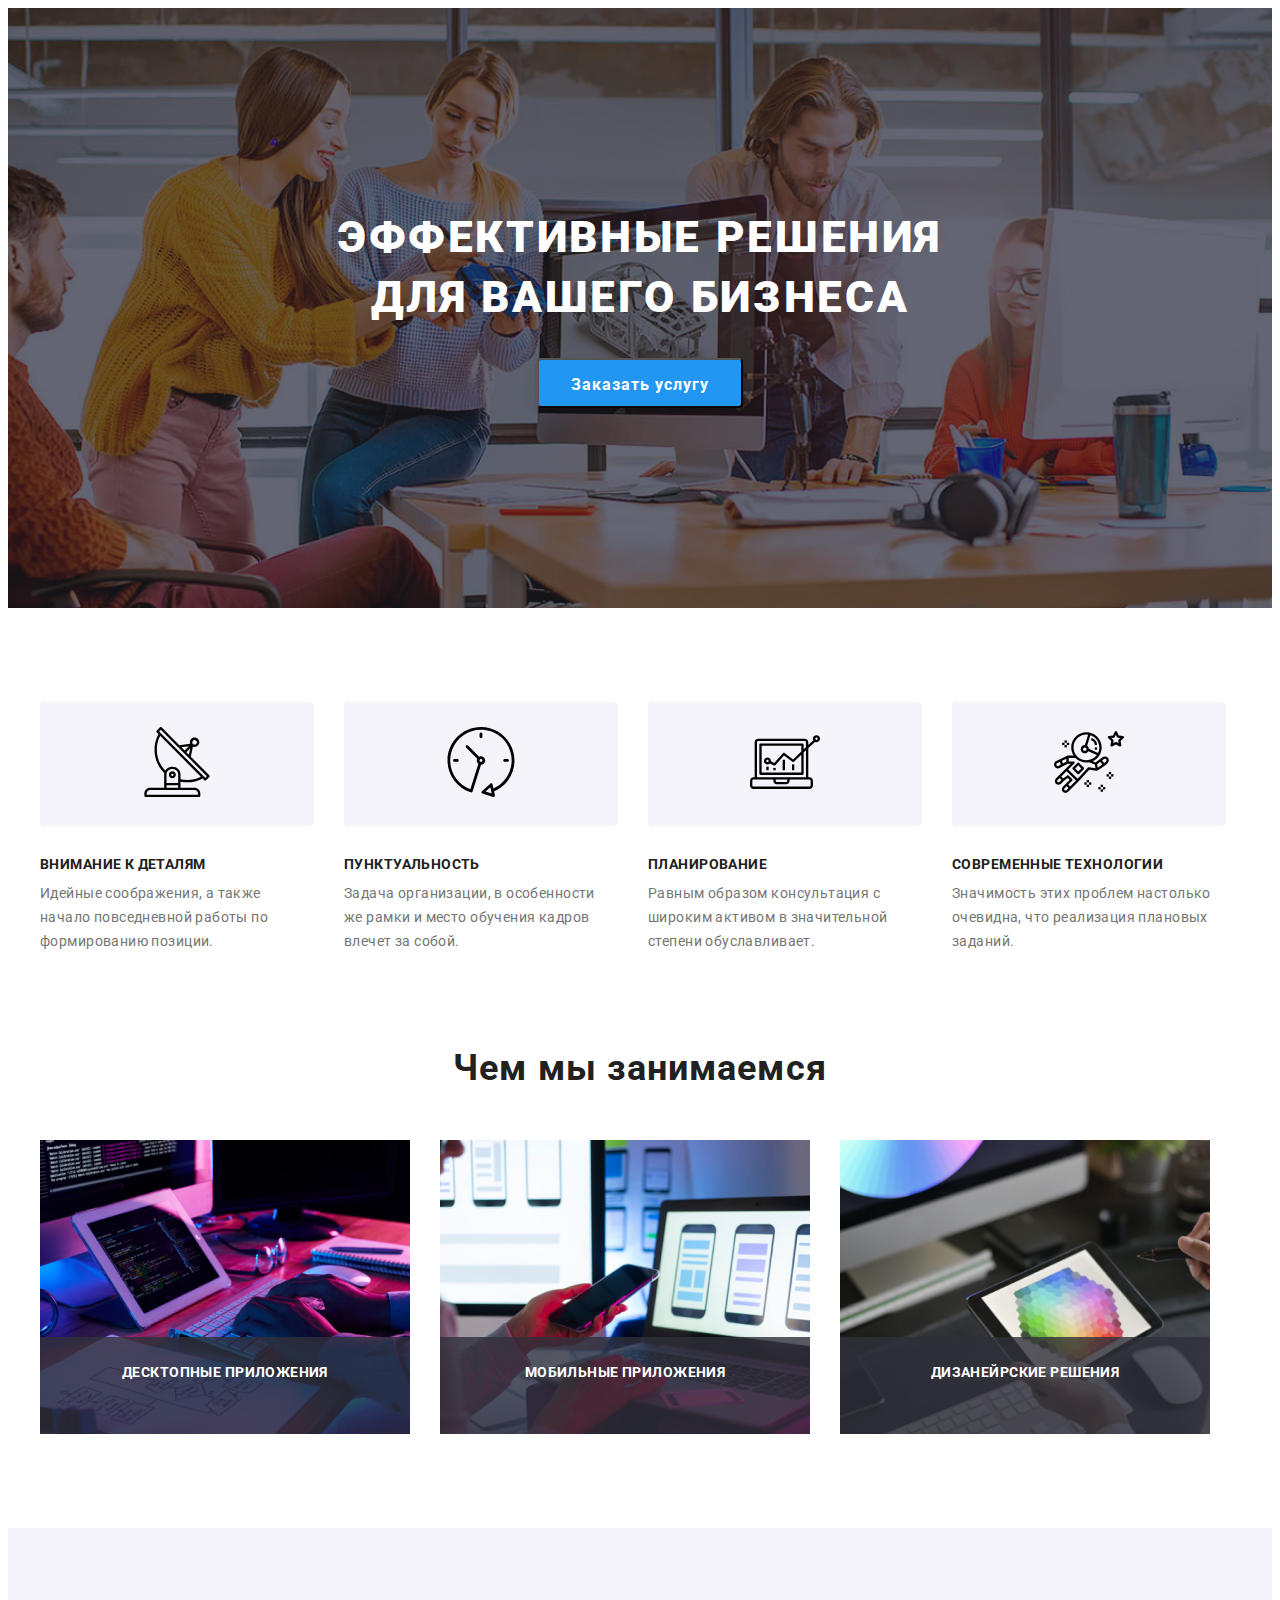
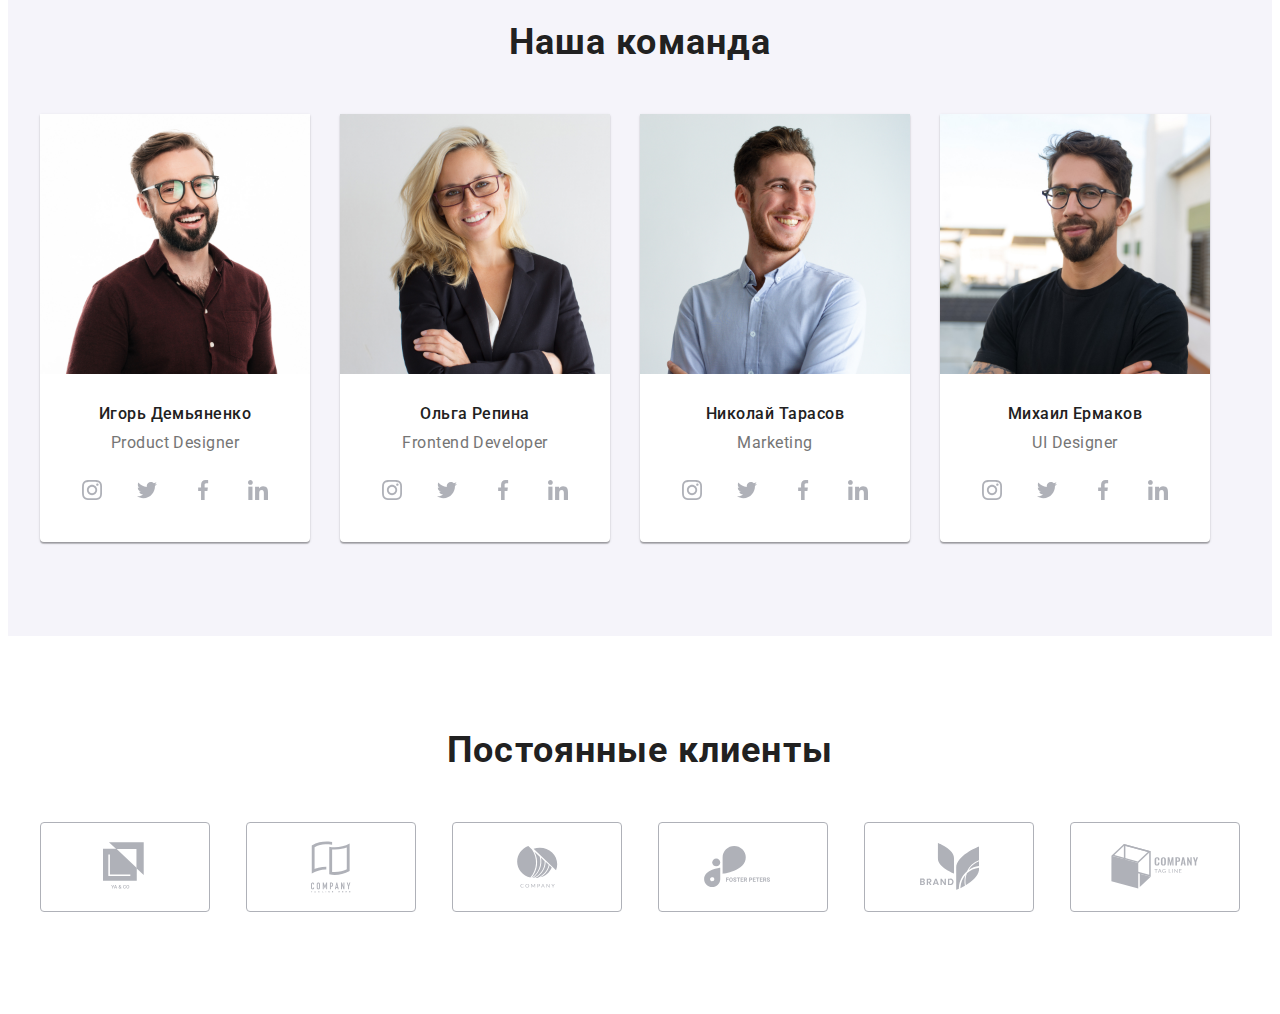
==== index.html @ 62690ffd "Фдаптация CLients" ====
<!DOCTYPE html>
<html lang="ru">

<head>
  <meta charset="UTF-8" />
  <meta name="viewport" content="width=device-width, initial-scale=1.0" />
  <title>Document</title>
  <link rel="preconnect" href="https://fonts.gstatic.com" />
  <link href="https://fonts.googleapis.com/css2?family=Raleway:wght@700&family=Roboto:wght@400;500;700;900&display=swap"
    rel="stylesheet" />
  <link rel="stylesheet" href="https://cdnjs.cloudflare.com/ajax/libs/modern-normalize/1.0.0/modern-normalize.min.css"
    integrity="sha512-ISS7cAi1PEhQ8jnbJpJZMd29NlhNj4AWYyLOSp2CE/CsHxTCu+r+t0D2yoJudVrd0/8fTVPUVDzY5Tvli75u/g=="
    crossorigin="anonymous" />
  <link rel="stylesheet" href="./css/main.min.css" />
</head>

<body>

  <!-- <header class="header">
    <div class="container">
      <nav class="navigation">
        <a class="logo link" href="./index.html"><span class="logo-item">Web</span>Studio</a>

        <ul class="navigation-list list">
          <li class="navigation-list-item">
            <a class="navigation-list-link link activ navigation-list-link-activ" href="index.html">Студия</a>
          </li>
          <li class="navigation-list-item">
            <a class="navigation-list-link link" href="portfolio.html">Портфолио</a>
          </li>
          <li class="navigation-list-item">
            <a class="navigation-list-link link" href="#">Кoнтакты</a>
          </li>
        </ul>
      </nav>

      <ul class="address list">
        <li class="contact-info-item">
          <a class="contact-info link" href="mailto:info@devstudio.com">
            <svg class="contact-icon">
              <use href="./images/sprite.svg#icon-envelope"></use>
            </svg>info@devstudio.com</a>
        </li>
        <li class="contact-info-item">
          <a class="contact-info link" href="tel:+380961111111">
            <svg class="contact-icon" width="10" height="16">
              <use href="./images/sprite.svg#icon-smartphone"></use>
            </svg>
            +38 096 111 11 11</a>
        </li>
      </ul>
    </div>
  </header> -->

  <main>

    <!-- HERO -->
    <section class="title-page">
      <div class="container">
        <div class="title">
          <h1 class="home-page">Эффективные решения для вашего бизнеса</h1>
          <button class="button-title" type="button" data-modal-open>Заказать услугу</button>
        </div>
      </div>
    </section>

    <!-- ABOUT -->
     <section class="about section">
      <div class="container">
        <ul class="about-list list">
          <li class="about-list-item">
            <div class="about-icon-container">
              <svg class="about-icon">
                <use href="./images/sprite.svg#icon-antenna"></use>
              </svg>
            </div>
            <h3 class="about-list-item-title">Внимание к деталям</h3>
            <p class="about-list-item-text">
              Идейные соображения, а также начало повседневной работы по
              формированию позиции.
            </p>
          </li>
          <li class="about-list-item">
            <div class="about-icon-container">
              <svg class="about-icon">
                <use href="./images/sprite.svg#icon-clock"></use>
              </svg>
            </div>
            <h3 class="about-list-item-title">Пунктуальность</h3>
            <p class="about-list-item-text">
              Задача организации, в особенности же рамки и место обучения
              кадров влечет за собой.
            </p>
          </li>
          <li class="about-list-item">
            <div class="about-icon-container">
              <svg class="about-icon">
                <use href="./images/sprite.svg#icon-diagram"></use>
              </svg>
            </div>
            <h3 class="about-list-item-title">Планирование</h3>
            <p class="about-list-item-text">
              Равным образом консультация с широким активом в значительной
              степени обуславливает.
            </p>
          </li>
          <li class="about-list-item">
            <div class="about-icon-container">
              <svg class="about-icon">
                <use href="./images/sprite.svg#icon-astronaut"></use>
              </svg>
            </div>
            <h3 class="about-list-item-title">Современные технологии</h3>
            <p class="about-list-item-text">
              Значимость этих проблем настолько очевидна, что реализация
              плановых заданий.
            </p>
          </li>
        </ul>
      </div>
    </section>

    <!-- ABOUT IMG -->
    <section class="about-img-container section"> 
      <div class="container">
        <h2 class="about-title">Чем мы занимаемся</h2>
        <ul class="about-title-list list">
          <li class="about-title-list-item">
            <img class="about-img" src="images/about/img.png" alt="компьютеры" />
            <p class="about-text-overlay">Десктопные приложения</p>
          </li>
          <li class="about-title-list-item">
            <img class="about-img" src="images/about/img(1).png" alt="мобильные" />
            <p class="about-text-overlay">Мобильные приложения</p>
          </li>
          <li class="about-title-list-item">
            <img class="about-img" src="images/about/img(2).png" alt="планшеты" />
            <p class="about-text-overlay">Дизанейрские решения</p>
          </li>
        </ul>
      </div>
    </section>

    <!-- COMMAND -->
    <section class="command section">
      <div class="container">
        <h2 class="command-title">Наша команда</h2>

        <ul class="command-list list">
          <li class="command-list-item">
            <img class="command-img" src="images/command/img.jpg" alt="Игорь Демьяненко"  />
            <div class="command-wraper">
              <h3 class="command-list-title">Игорь Демьяненко</h3>
              <p class="command-list-text">Product Designer</p>
              <ul class="social-list list">
                <li class="social-list-item">
                  <a class="social-list-link" href="">
                    <svg class="social-list-icon">
                      <use href="./images/sprite.svg#icon-instagram"></use>
                    </svg>
                  </a>
                </li>
                <li class="social-list-item">
                  <a class="social-list-link" href="">
                    <svg class="social-list-icon">
                      <use href="./images/sprite.svg#icon-twitter"></use>
                    </svg>
                  </a>
                </li>
                <li class="social-list-item">
                  <a class="social-list-link" href="">
                    <svg class="social-list-icon">
                      <use href="./images/sprite.svg#icon-facebook"></use>
                    </svg>
                  </a>
                </li>
                <li class="social-list-item">
                  <a class="social-list-link" href="">
                    <svg class="social-list-icon">
                      <use href="./images/sprite.svg#icon-linkedin"></use>
                    </svg>
                  </a>
                </li>
              </ul>
            </div>
          </li>
          <li class="command-list-item">
            <img class="command-img" src="images/command/img(1).jpg" alt="Ольга Репина" />
            <div class="command-wraper">
              <h3 class="command-list-title">Ольга Репина</h3>
              <p class="command-list-text">Frontend Developer</p>
              <ul class="social-list list">
                <li class="social-list-item">
                  <a class="social-list-link" href="">
                    <svg class="social-list-icon">
                      <use href="./images/sprite.svg#icon-instagram"></use>
                    </svg>
                  </a>
                </li>
                <li class="social-list-item">
                  <a class="social-list-link" href="">
                    <svg class="social-list-icon">
                      <use href="./images/sprite.svg#icon-twitter"></use>
                    </svg>
                  </a>
                </li>
                <li class="social-list-item">
                  <a class="social-list-link" href="">
                    <svg class="social-list-icon">
                      <use href="./images/sprite.svg#icon-facebook"></use>
                    </svg>
                  </a>
                </li>
                <li class="social-list-item">
                  <a class="social-list-link" href="">
                    <svg class="social-list-icon">
                      <use href="./images/sprite.svg#icon-linkedin"></use>
                    </svg>
                  </a>
                </li>
              </ul>
            </div>
          </li>
          <li class="command-list-item">
            <img class="command-img" src="images/command/img(2).jpg" alt="Николай Тарасов"/>
            <div class="command-wraper">
              <h3 class="command-list-title">Николай Тарасов</h3>
              <p class="command-list-text">Marketing</p>
              <ul class="social-list list">
                <li class="social-list-item">
                  <a class="social-list-link" href="">
                    <svg class="social-list-icon">
                      <use href="./images/sprite.svg#icon-instagram"></use>
                    </svg>
                  </a>
                </li>
                <li class="social-list-item">
                  <a class="social-list-link" href="">
                    <svg class="social-list-icon">
                      <use href="./images/sprite.svg#icon-twitter"></use>
                    </svg>
                  </a>
                </li>
                <li class="social-list-item">
                  <a class="social-list-link" href="">
                    <svg class="social-list-icon">
                      <use href="./images/sprite.svg#icon-facebook"></use>
                    </svg>
                  </a>
                </li>
                <li class="social-list-item">
                  <a class="social-list-link" href="">
                    <svg class="social-list-icon">
                      <use href="./images/sprite.svg#icon-linkedin"></use>
                    </svg>
                  </a>
                </li>
              </ul>
            </div>
          </li>
          <li class="command-list-item">
            <img class="command-img" src="images/command/img(3).jpg" alt="Михаил Ермаков" width="270" height="260" />
            <div class="command-wraper">
              <h3 class="command-list-title">Михаил Ермаков</h3>
              <p class="command-list-text">UI Designer</p>
              <ul class="social-list list">
                <li class="social-list-item">
                  <a class="social-list-link" href="">
                    <svg class="social-list-icon">
                      <use href="./images/sprite.svg#icon-instagram"></use>
                    </svg>
                  </a>
                </li>
                <li class="social-list-item">
                  <a class="social-list-link" href="">
                    <svg class="social-list-icon">
                      <use href="./images/sprite.svg#icon-twitter"></use>
                    </svg>
                  </a>
                </li>
                <li class="social-list-item">
                  <a class="social-list-link" href="">
                    <svg class="social-list-icon">
                      <use href="./images/sprite.svg#icon-facebook"></use>
                    </svg>
                  </a>
                </li>
                <li class="social-list-item">
                  <a class="social-list-link" href="">
                    <svg class="social-list-icon">
                      <use href="./images/sprite.svg#icon-linkedin"></use>
                    </svg>
                  </a>
                </li>
              </ul>
            </div>
          </li>
        </ul>
      </div>
    </section>

    <!-- CLIENTS -->
    <section class="clients section">
      <div class="container">
        <h2 class="clients-title">Постоянные клиенты</h2>
        
        <ul class="clients-list list">

          <li class="clients-list-item ">
            <a class="clients-list-link" href="">
              <svg class="clients-icon1 clients-icon">
                <use href="./images/sprite.svg#icon-logo1"></use>
              </svg>
            </a>
          </li>

          <li class="clients-list-item">
            <a class="clients-list-link" href="">
              <svg class="clients-icon2 clients-icon">
                <use href="./images/sprite.svg#icon-logo2"></use>
              </svg>
            </a>
          </li>

          <li class="clients-list-item">
            <a class="clients-list-link" href="">
              <svg class="clients-icon3 clients-icon">
                <use href="./images/sprite.svg#icon-logo3"></use>
              </svg>
            </a>
          </li>

          <li class="clients-list-item">
            <a class="clients-list-link" href="">
              <svg class="clients-icon4 clients-icon">
                <use href="./images/sprite.svg#icon-logo4"></use>
              </svg>
            </a>
          </li>

          <li class="clients-list-item">
            <a class="clients-list-link" href="">
              <svg class="clients-icon5 clients-icon">
                <use href="./images/sprite.svg#icon-logo5"></use>
              </svg>
            </a>
          </li>

          <li class="clients-list-item">
            <a class="clients-list-link" href="">
              <svg class="clients-icon6 clients-icon">
                <use href="./images/sprite.svg#icon-logo6"></use>
              </svg>
            </a>
          </li>

        </ul>
      </div>
    </section>
  
  </main>

  <!-- FOOTER -->
  <!-- <footer class="footer footer-section">
    <div class="container footer-container">
      <div class="footer-address-container">
        <a class="logo link" href="./index.html"><span class="logo-item">Web</span><span
            class="logo-item-white">Studio</span></a>

        <ul class="footer-list list">
          <li class="footer-list-item">
            <a class="footer-list-link link" href="#"><span class="footer-address">г. Киев, пр-т Леси Украинки,
                26</span></a>
          </li>
          <li class="footer-list-item">
            <a class="footer-list-link link" href="mailto:info@devstudio.com">info@devstudio.com</a>
          </li>
          <li class="footer-list-item">
            <a class="footer-list-link link" href="tel:+380961111111">+38 096 111 11 11</a>
          </li>
        </ul> 
      </div>

      <div class="footer-social-container">
        <p class="footer-social-text">Присоеденяйтесь</p>
        <ul class="footer-social-list list">
          <li class="footer-social-list-item">
            <a class="footer-social-list-link" href="">
              <svg class="footer-social-list-icon">
                <use href="./images/sprite.svg#icon-instagram"></use>
              </svg>
            </a>
          </li>
          <li class="footer-social-list-item">
            <a class="footer-social-list-link" href="">
              <svg class="footer-social-list-icon">
                <use href="./images/sprite.svg#icon-twitter"></use>
              </svg>
            </a>
          </li>
          <li class="footer-social-list-item">
            <a class="footer-social-list-link" href="">
              <svg class="footer-social-list-icon">
                <use href="./images/sprite.svg#icon-facebook"></use>
              </svg>
            </a>
          </li>
          <li class="footer-social-list-item">
            <a class="footer-social-list-link" href="">
              <svg class="footer-social-list-icon">
                <use href="./images/sprite.svg#icon-linkedin"></use>
              </svg>
            </a>
          </li>
        </ul>
      </div>

      <div class="footer-form">
        <p class="footer-form-text">Подпишитесь на рассылку</p>

        <form class="footer-form-wrapper">
            <input type="email" name="user-email" class="footer-form-input" placeholder="E-mail">
  
          <button type="submit" class="footer-form-btn">Подписаться
            <svg class="footer-icon-btn">
            <use href="./images/sprite.svg#icon-icon-send"></use>
          </svg>
          </button>
        </form>
      </div>

    </div>
  </footer> -->

  <!-- MODAL -->
   <!-- <div class="bacdrop is-hidden" data-modal> 
    <div class="modal">

      <button type="button" class="close-btn" >
        <svg class="close-btn-icon" data-modal-close>
          <use href="./images/sprite.svg#icon-close"></use>
        </svg>
      </button>
  
        <p class="modal-text">Оставьте свои данные, мы вам перезвоним</p>

        <form class="modal-form">
            <label class="modal-form-field">
              Имя
              <span class="modal-form-input-wrapper">
                <input type="text" name="user-name" class="modal-form-input">
                <svg class="modal-form-icon">
                  <use href="./images/sprite.svg#icon-persone"></use>
                </svg>
              </span>
            </label>

            <label class="modal-form-field">
              Телефон
              <span class="modal-form-input-wrapper">
              <input type="tel" name="user-tel" class="modal-form-input">
              <svg class="modal-form-icon">
                <use href="./images/sprite.svg#icon-phone-black"></use>
              </svg>
            </span>
            </label>

            <label class="modal-form-field">
              Почта
              <span class="modal-form-input-wrapper">
              <input type="email" name="user-email" class="modal-form-input">
              <svg class="modal-form-icon">
                <use href="./images/sprite.svg#icon-email-black"></use>
              </svg>
            </span>
            </label>

            <label class="modal-form-field">
              Комментарий
              <textarea class="modal-form-massage" name="user-massage" placeholder="Введите текст"></textarea>
            </label>

            <input id="user-policy" class="modal-form-policy visually-hidden" type="checkbox" name="user-policy" value="accept-policy" >
            <label for="user-policy" class="modal-form-policy-text">Соглашаюсь с рассылкой и принимаю <a class="modal-form-policy-text-link" href="#">Условия договора</a></label>

            <button type="submit" class="modal-form-btn">Отправить</button>
        </form>
    </div>
  </div> -->

  <script src="./js/modal.js"></script>

</body>
</html>
---- css/main.min.css ----
.visually-hidden{position:absolute !important;clip:rect(1px 1px 1px 1px);clip:rect(1px, 1px, 1px, 1px);padding:0 !important;border:0 !important;height:1px !important;width:1px !important;overflow:hidden}:root{--main-font: "Roboto", sans-serif;--secondary-font: "Raleway", sans-serif;--accent-color-white: #ffffff;--accent-color-black: #212121;--accent-color-blue: #2196f3;--accent-color-grey: #757575}body{font-family:var(--main-font)}.address{font-style:normal}.list{list-style:none}.link{text-decoration:none}h1,h2,h3,h4,h5,h6{margin:0}ul,ol{margin:0;padding:0}p{margin:0}img{display:block}.container{width:100%;padding:0 15px}@media screen and (min-width: 480px){.container{max-width:480px;margin:0 auto}}@media screen and (min-width: 768px){.container{max-width:768px;padding:0 15px}}@media screen and (min-width: 1200px){.container{max-width:1200px;padding:0 15px}}@media screen and (min-width: 480px){.section{padding:60px 0}}@media screen and (min-width: 768px){.section{padding:60px 0}}@media screen and (min-width: 1200px){.section{padding:94px 0}}.bacdrop{position:fixed;left:0;top:0;width:100%;height:100%;background-color:rgba(0,0,0,0.2)}.bacdrop.is-hidden{transition:all 500ms linear 500ms}.modal{position:absolute;top:50%;left:50%;transform:translate(-50%, -50%);width:528px;min-height:581px;background-color:var(--accent-color-white);transition:transform 250ms cubic-bezier(0.4, 0, 0.2, 1);padding:40px}.bacdrop.is-hidden .modal{transform:translate(-50%, 50%) scale(0);transition:transform 500ms linear 0ms}.close-btn{position:absolute;top:8px;right:8px;width:30px;height:30px;background-color:var(--accent-color-white);border:1px solid rgba(0,0,0,0.1);border-radius:50%;cursor:pointer;transition:fill 250ms cubic-bezier(0.4, 0, 0.2, 1)}.close-btn:hover{fill:var(--accent-color-blue)}.close-btn-icon{width:18px;height:18px;display:flex;align-items:center}.is-hidden{opacity:0;visibility:hidden;pointer-events:none}.modal-form{display:flex;flex-direction:column}.modal-text{font-weight:bold;font-size:20px;line-height:23px;text-align:center;letter-spacing:0.03em;color:#212121;margin-bottom:12px}.modal-form-field{margin-bottom:10px;font-size:12px;line-height:14px;letter-spacing:0.01em;color:#757575}.modal-form-input-wrapper{position:relative;display:block;margin-top:4px}.modal-form-input{width:100%;height:40px;padding-left:42px;background:#ffffff;border:1px solid rgba(33,33,33,0.2);border-radius:4px;transition:border-color 250ms cubic-bezier(0.4, 0, 0.2, 1)}.modal-form-input:focus{outline:none;border-color:var(--accent-color-blue)}.modal-form-icon{position:absolute;top:50%;left:12px;transform:translateY(-50%);display:block;width:18px;height:18px;transition:fill 250ms cubic-bezier(0.4, 0, 0.2, 1)}.modal-form-input:focus+.modal-form-icon{fill:var(--accent-color-blue)}.modal-form-massage{width:100%;height:120px;border:1px solid rgba(33,33,33,0.2);border-radius:4px;padding:12px 16px;margin-top:4px;resize:none;transition:border-color 250ms cubic-bezier(0.4, 0, 0.2, 1);font-weight:normal;font-size:14px;line-height:16px;letter-spacing:0.01em;color:rgba(117,117,117,0.5)}.modal-form-massage:focus{outline:none;border-color:var(--accent-color-blue)}.modal-form-policy-text{margin-bottom:30px;font-size:14px;line-height:24px;letter-spacing:0.03em;color:#757575;display:flex;align-items:center}.modal-form-policy-text::before{content:"";display:inline-block;width:15px;height:15px;border:1px solid #000;margin-right:7px}.modal-form-policy:checked+.modal-form-policy-text::before{background-image:url("data:image/svg+xml;charset=utf8,%3Csvg width='16' height='16' viewBox='0 0 16 15' fill='none' xmlns='http://www.w3.org/2000/svg'%3E%3Crect width='16' height='15' rx='2' fill='%232196F3'/%3E%3Cpath d='M3.95703 7.75166L3.88825 7.68604L3.81923 7.75141L2.93123 8.59258L2.85486 8.66492L2.93097 8.73753L6.42671 12.0724L6.49574 12.1382L6.56476 12.0724L14.069 4.91352L14.1449 4.84116L14.069 4.76881L13.1873 3.92764L13.1183 3.86183L13.0493 3.92761L6.49577 10.1735L3.95703 7.75166Z' fill='white' stroke='white' stroke-width='0.2'/%3E%3C/svg%3E");border:0;border-radius:2px}.modal-form-btn{font-weight:bold;font-size:16px;line-height:1.875;letter-spacing:0.06em;color:var(--accent-color-white);background:var(--accent-color-blue);max-width:200px;height:50px;box-shadow:0px 4px 4px rgba(0,0,0,0.15);border-radius:4px;cursor:pointer;padding:10px 55px;display:block;margin:0 auto;border:0}.modal-form-policy-text-link{font-size:14px;line-height:24px;letter-spacing:0.03em;color:var(--accent-color-blue);text-decoration-skip-ink:none;padding-left:3px}.header{padding-top:25px;padding-bottom:25px;border:1px solid #ececec}.header .container{display:flex;align-items:center}.header .logo{margin-right:93px}.header .address{margin-left:auto}.navigation{display:flex;align-items:center}.navigation-list{display:flex}.navigation-list .activ{color:var(--accent-color-blue)}.contact-info:not(:first-child){margin-left:50px}.contact-info:hover,.contact-info:focus{color:var(--accent-color-blue)}.logo{font-family:var(--secondary-font);font-weight:bold;font-size:26px;line-height:1.192;letter-spacing:0.03em;color:var(--accent-color-black)}.logo-item{color:var(--accent-color-blue)}.navigation-list-item:not(:last-child){margin-right:50px}.navigation-list-link{font-weight:500;font-size:14px;line-height:1.142;letter-spacing:0.02em;color:var(--accent-color-black);transition:color 250ms cubic-bezier(0.4, 0, 0.2, 1)}.navigation-list-link:hover,.navigation-list-link:focus{color:var(--accent-color-blue)}.navigation-list-link{position:relative}.navigation-list-link-activ::after{content:"";position:absolute;bottom:-32px;left:0;display:block;width:100%;height:4px;background:var(--accent-color-blue);border-radius:2px}.contact-info{font-weight:500;font-size:14px;line-height:1.142;letter-spacing:0.02em;color:var(--accent-color-grey);display:flex;align-items:center;transition:fill 250ms cubic-bezier(0.4, 0, 0.2, 1)}.contact-info:hover,.contact-info:focus{fill:var(--accent-color-blue)}.contact-info:hover .contact-icon,.contact-info:focus .contact-icon{fill:var(--accent-color-blue)}.address{display:flex}.contact-info-item:not(:first-child){margin-left:30px}.contact-icon{width:15px;height:15px;margin-right:10px;fill:#757575}.title-page{padding:118px 0;background-color:#2f303a;background-image:linear-gradient(rgba(47,48,58,0.4), rgba(47,48,58,0.4)),url("../images/hero/hero-1x.jpg");background-repeat:no-repeat;background-position:center top;background-size:480px 400px}@media screen and (min-device-pixel-ratio: 2) and (min-width: 320px), screen and (min-resolution: 192dpi) and (min-width: 320px), screen and (min-resolution: 2dppx) and (min-width: 320px){.title-page{background-image:linear-gradient(rgba(47,48,58,0.4), rgba(47,48,58,0.4)),url("../images/hero/hero-2x.jpg")}}.home-page{font-weight:900;font-size:26px;line-height:1.615;text-align:center;letter-spacing:0.06em;text-transform:uppercase;color:var(--accent-color-white);margin-bottom:30px;max-width:360px}.title{display:flex;flex-direction:column;align-items:center}.button-title{font-family:"Roboto", sans-serif;font-weight:bold;font-size:16px;line-height:1.875;letter-spacing:0.06em;color:var(--accent-color-white);background:var(--accent-color-blue);min-width:200px;height:50px;border-radius:4px;box-shadow:0px 4px 4px rgba(0,0,0,0.15);cursor:pointer;padding:10px 32px}@media screen and (min-width: 768px){.title-page{background-image:linear-gradient(rgba(47,48,58,0.4), rgba(47,48,58,0.4)),url("../images/hero/hero_tablet-1x.jpg");background-size:768px 400px}}@media screen and (min-width: 768px) and (min-device-pixel-ratio: 2) and (min-width: 768px), screen and (min-width: 768px) and (min-resolution: 192dpi) and (min-width: 768px), screen and (min-width: 768px) and (min-resolution: 2dppx) and (min-width: 768px){.title-page{background-image:linear-gradient(rgba(47,48,58,0.4), rgba(47,48,58,0.4)),url("../images/hero/hero_tablet-2x.jpg")}}@media screen and (min-width: 1200px){.title-page{padding:200px 0 200px 0;background-image:linear-gradient(rgba(47,48,58,0.4), rgba(47,48,58,0.4)),url("../images/hero/hero_desk-1x.jpg");background-size:1600px 600px}.home-page{font-size:44px;line-height:1.363;max-width:700px}}@media screen and (min-width: 1200px) and (min-device-pixel-ratio: 2) and (min-width: 1200px), screen and (min-width: 1200px) and (min-resolution: 192dpi) and (min-width: 1200px), screen and (min-width: 1200px) and (min-resolution: 2dppx) and (min-width: 1200px){.title-page{background-image:linear-gradient(rgba(47,48,58,0.4), rgba(47,48,58,0.4)),url("../images/hero/hero_desk-2x.jpg")}}.about-icon-container{padding:25px 192px;background:#f5f4fa;border-radius:4px;margin-bottom:30px}.about-icon{width:70px;height:70px}.about-list-item-title{font-weight:bold;font-size:14px;line-height:1.142;letter-spacing:0.03em;text-transform:uppercase;color:#212121;margin-bottom:10px}.about-list-item-text{font-size:14px;line-height:1.714;letter-spacing:0.03em;color:#757575}@media screen and (min-width: 480px) and (max-width: 767px){.about-list-item:not(:last-child){margin-bottom:30px}.about-list-item-title{text-align:center}}@media screen and (min-width: 768px) and (max-width: 1199px){.about-list{display:flex;flex-wrap:wrap;margin:-15px}.about-list-item{flex-basis:calc(100% / 3 - 15px);margin:15px}.about-icon-container{padding:25px 142px}}@media screen and (min-width: 1200px){.about{padding-bottom:0}.about.container{display:flex;flex-direction:column}.about-list{display:flex;align-items:center}.about-list-item:not(:last-child){margin-right:30px}.about-list-item-text{width:260px}.about-icon{width:70px;height:70px}.about-icon-container{padding:25px 102px}}@media screen and (min-width: 320px) and (max-width: 1199px){.about-img-container{display:none}}@media screen and (min-width: 1200px){.about-title{font-weight:bold;font-size:36px;line-height:1.166;text-align:center;letter-spacing:0.03em;color:var(--accent-color-black);margin-bottom:50px}.about-title-list{display:flex}.about-title-list-item:not(:last-child){margin-right:30px}.about-title-list{position:relative}.about-text-overlay{position:absolute;bottom:0;width:370px;height:70px;font-weight:bold;font-size:14px;line-height:16px;text-align:center;letter-spacing:0.03em;text-transform:uppercase;color:var(--accent-color-white);background:rgba(47,48,58,0.8);padding-top:27px}.about-img{width:370px;height:294px}}.command{background:#f5f4fa}.command-title{font-weight:bold;font-size:28px;line-height:1.178;text-align:center;letter-spacing:0.03em;color:#212121;margin-bottom:30px}.command-list-item{background:#ffffff;box-shadow:0px 1px 3px rgba(0,0,0,0.12),0px 1px 1px rgba(0,0,0,0.14),0px 2px 1px rgba(0,0,0,0.2);border-radius:0px 0px 4px 4px}.command-img{width:450px;height:460px}.command-wraper{padding:30px 122px 25px 122px}.command-list-title{font-weight:500;font-size:16px;line-height:1.187;text-align:center;letter-spacing:0.03em;color:#212121}.command-list-text{font-size:16px;line-height:1.187;text-align:center;letter-spacing:0.03em;color:#757575;padding-top:10px;padding-bottom:16px}.social-list{display:flex}.social-list-icon{width:20px;height:20px;fill:#afb1b8}.social-list-link{display:flex;align-items:center;justify-content:center;width:44px;height:44px;border-radius:50%;background-color:var(--accent-color-white)}.social-list-item:not(:last-child){margin-right:10px}@media screen and (min-width: 480px) and (max-width: 767px){.command-list-item:not(:last-child){margin-bottom:30px}}@media screen and (min-width: 768px) and (max-width: 1199px){.command-img{width:354px;height:374px}.command-wraper{padding:30px 74px 25px 74px}.command-list{display:flex;flex-wrap:wrap;margin:-15px}.command-list-item{flex-basis:calc(100% / 3 - 15px);margin:15px}}@media screen and (min-width: 1200px){.command{display:flex;align-items:center;flex-direction:column}.command-list{display:flex}.command-title{font-weight:bold;font-size:36px;line-height:1.166;margin-bottom:50px}.command-img{width:270px;height:260px}.command-list-item:not(:last-child){margin-right:30px}.command-wraper{padding:30px}.social-list{display:flex;justify-content:space-between}.social-list-item:not(:last-child){margin-right:10px}.social-list-link{transition:background-color 250ms cubic-bezier(0.4, 0, 0.2, 1)}.social-list-link:hover,.social-list-link:focus{background-color:var(--accent-color-blue)}.social-list-icon{transition:fill 250ms cubic-bezier(0.4, 0, 0.2, 1)}.social-list-link:hover .social-list-icon,.social-list-link:focus .social-list-icon{fill:var(--accent-color-white)}}.clients-title{font-weight:bold;font-size:28px;line-height:1.178px;text-align:center;letter-spacing:0.03em;color:#212121;margin-bottom:30px}.clients-list-link{display:flex;justify-content:center;align-items:center;border:1px solid #afb1b8;box-sizing:border-box;border-radius:4px;width:210px;height:90px}.clients-list-link:hover,.clients-list-link:focus{border:1px solid var(--accent-color-blue)}.clients-list-link:hover .clients-icon,.clients-list-link:focus .clients-icon{fill:var(--accent-color-blue)}.clients-icon{fill:#afb1b8;width:55px;height:40px}@media screen and (min-width: 480px) and (max-width: 767px){.clients-list{display:flex;flex-wrap:wrap;margin:-15px}.clients-list-item{flex-basis:calc(100% / 2 - 15%);margin:15px}}@media screen and (min-width: 768px) and (max-width: 1199px){.clients-list{display:flex;flex-wrap:wrap;margin:-15px}.clients-list-item{flex-basis:calc(100% / 3 - 15%);margin:15px}.clients-list-link{width:225px;height:90px}}@media screen and (min-width: 1200px){.clients-list{display:flex;justify-content:space-between}.clients-list-link{width:170px;height:90px}.clients-icon{transition:fill 250ms cubic-bezier(0.4, 0, 0.2, 1)}.clients-icon1{width:45px;height:50px}.clients-icon2{width:40px;height:52px}.clients-icon3{width:41px;height:42px}.clients-icon4{width:79px;height:42px}.clients-icon5{width:59px;height:47px}.clients-icon6{width:88px;height:45px}.clients-title{font-weight:bold;font-size:36px;line-height:1.166;margin-bottom:50px}}.footer{background-color:#2f303a}.footer-list-link{font-weight:normal;font-size:14px;line-height:1.714;letter-spacing:0.03em;color:var(--accent-color-grey)}.footer-list{margin-top:20px}.footer-list-item:not(:last-child){margin-bottom:9px}.logo-item-white{color:var(--accent-color-white)}.footer-section{padding-top:60px;padding-bottom:60px}.footer-address{color:var(--accent-color-white)}.footer-social-text{font-weight:bold;font-size:14px;line-height:16px;letter-spacing:0.03em;text-transform:uppercase;color:var(--accent-color-white);margin-bottom:20px}.footer-social-list{display:flex}.footer-social-list-link{display:flex;justify-content:center;align-items:center;width:44px;height:44px;border-radius:50%;background-color:rgba(255,255,255,0.1);transition:background-color 250ms cubic-bezier(0.4, 0, 0.2, 1)}.footer-social-list-link:hover,.footer-social-list-link:focus{background-color:var(--accent-color-blue)}.footer-social-list-link .footer-social-list-icon{width:20px;height:20px;fill:var(--accent-color-white)}.footer-social-list-item:not(:last-child){margin-right:10px}.footer-container{display:flex;justify-content:space-between}.footer-social-container{width:206px;height:80px;margin-left:70px}.footer-form{margin-left:94px}.footer-form-text{font-weight:bold;font-size:14px;line-height:16px;letter-spacing:0.03em;text-transform:uppercase;color:#ffffff;padding-bottom:20px}.footer-form-btn{width:200px;height:50px;background:#2196f3;box-shadow:0px 4px 4px rgba(0,0,0,0.15);border-radius:4px;font-weight:bold;font-size:16px;line-height:30px;display:flex;align-items:center;text-align:center;letter-spacing:0.06em;color:#ffffff;padding:10px 29px;border:0;cursor:pointer}.footer-icon-btn{width:30px;height:30px;fill:var(--accent-color-white);padding-left:10px}.footer-form-input{width:360px;height:50px;font-size:16px;line-height:20px;letter-spacing:0.03em;color:rgba(255,255,255,0.6);padding-left:16px;background:#2f303a;border:1px solid rgba(255,255,255,0.3);box-sizing:border-box;filter:drop-shadow(0px 4px 4px rgba(0,0,0,0.15));border-radius:4px;margin-right:12px}.footer-form-wrapper{display:flex}
/*# sourceMappingURL=main.min.css.map */
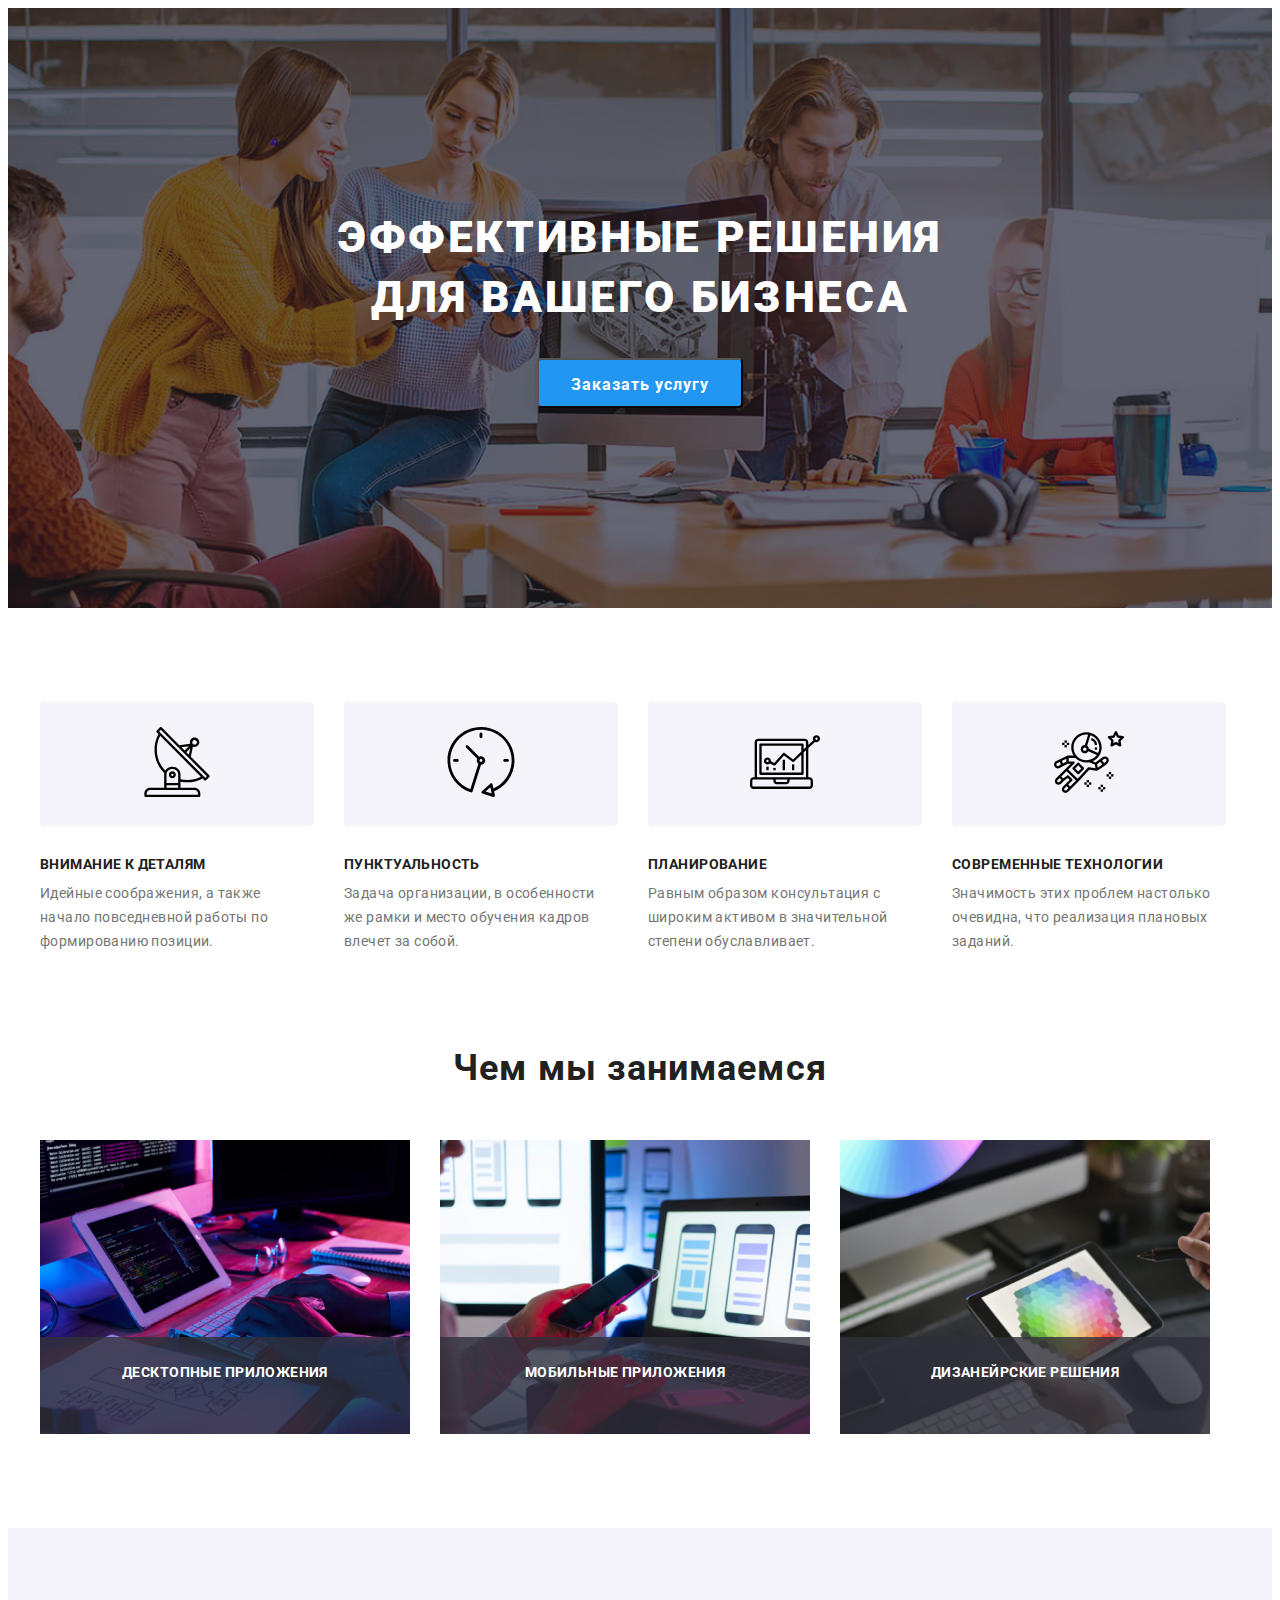
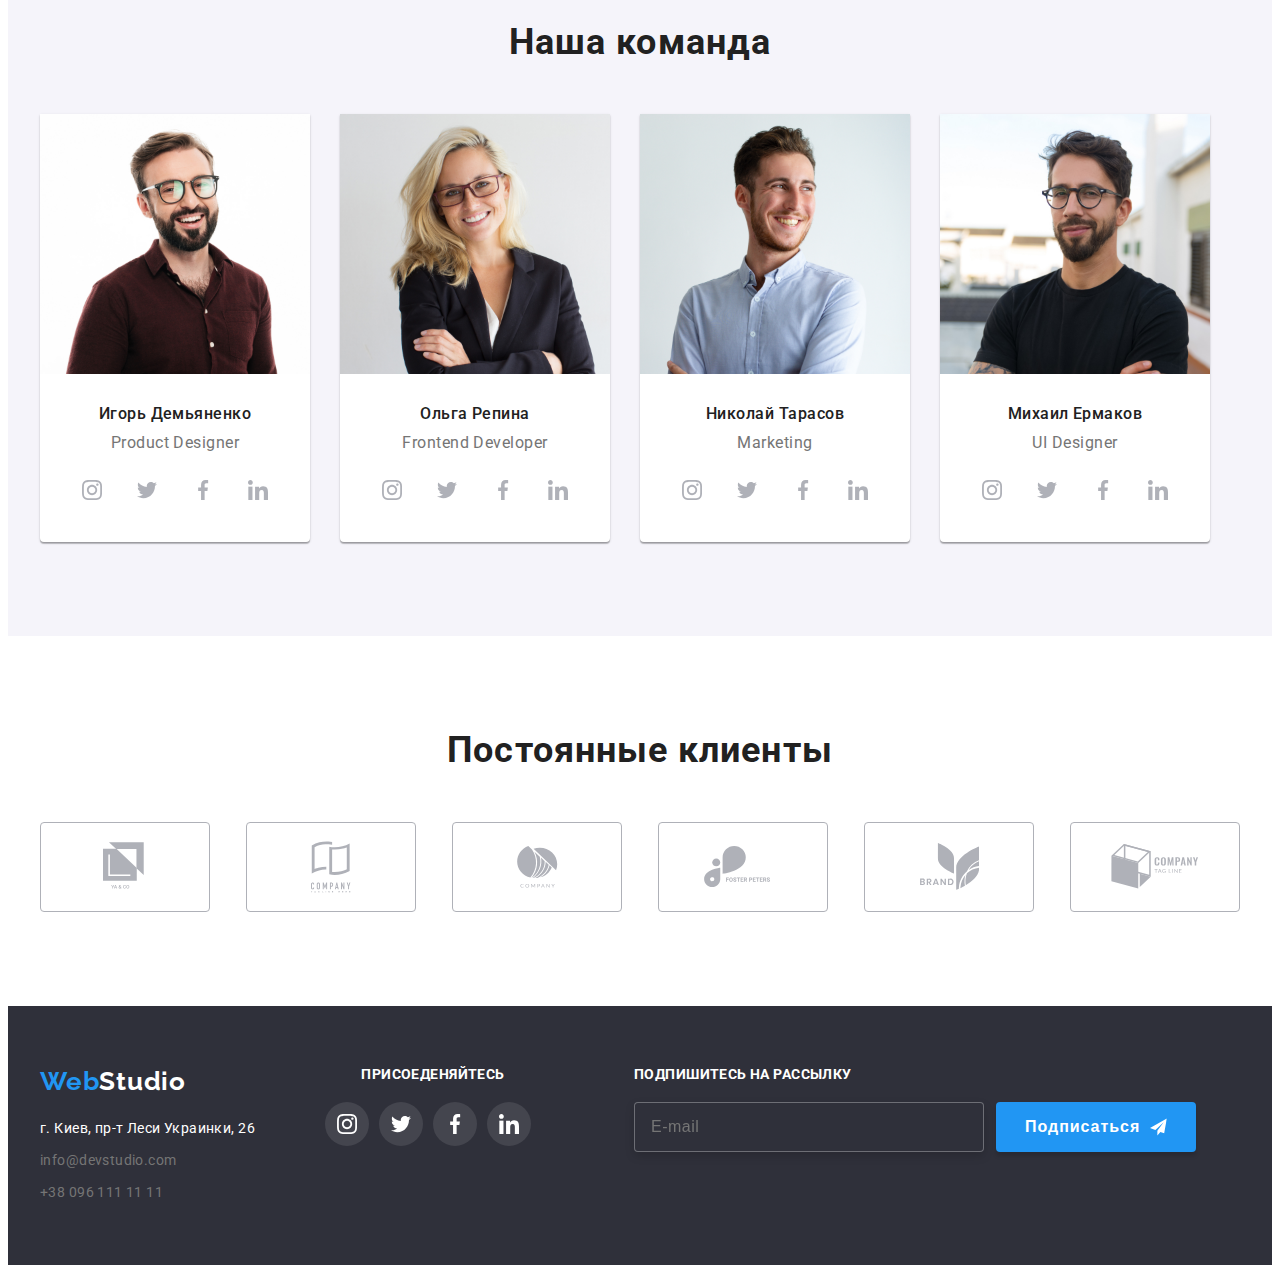
==== commit c90b1f2f: "адаптация Footer" ====
--- a/index.html
+++ b/index.html
@@ -15,7 +15,6 @@
 </head>
 
 <body>
-
   <!-- <header class="header">
     <div class="container">
       <nav class="navigation">
@@ -53,19 +52,20 @@
   </header> -->
 
   <main>
-
     <!-- HERO -->
     <section class="title-page">
       <div class="container">
         <div class="title">
           <h1 class="home-page">Эффективные решения для вашего бизнеса</h1>
-          <button class="button-title" type="button" data-modal-open>Заказать услугу</button>
+          <button class="button-title" type="button" data-modal-open>
+            Заказать услугу
+          </button>
         </div>
       </div>
     </section>
 
     <!-- ABOUT -->
-     <section class="about section">
+    <section class="about section">
       <div class="container">
         <ul class="about-list list">
           <li class="about-list-item">
@@ -121,7 +121,7 @@
     </section>
 
     <!-- ABOUT IMG -->
-    <section class="about-img-container section"> 
+    <section class="about-img-container section">
       <div class="container">
         <h2 class="about-title">Чем мы занимаемся</h2>
         <ul class="about-title-list list">
@@ -148,7 +148,7 @@
 
         <ul class="command-list list">
           <li class="command-list-item">
-            <img class="command-img" src="images/command/img.jpg" alt="Игорь Демьяненко"  />
+            <img class="command-img" src="images/command/img.jpg" alt="Игорь Демьяненко" />
             <div class="command-wraper">
               <h3 class="command-list-title">Игорь Демьяненко</h3>
               <p class="command-list-text">Product Designer</p>
@@ -222,7 +222,7 @@
             </div>
           </li>
           <li class="command-list-item">
-            <img class="command-img" src="images/command/img(2).jpg" alt="Николай Тарасов"/>
+            <img class="command-img" src="images/command/img(2).jpg" alt="Николай Тарасов" />
             <div class="command-wraper">
               <h3 class="command-list-title">Николай Тарасов</h3>
               <p class="command-list-text">Marketing</p>
@@ -303,10 +303,9 @@
     <section class="clients section">
       <div class="container">
         <h2 class="clients-title">Постоянные клиенты</h2>
-        
+
         <ul class="clients-list list">
-
-          <li class="clients-list-item ">
+          <li class="clients-list-item">
             <a class="clients-list-link" href="">
               <svg class="clients-icon1 clients-icon">
                 <use href="./images/sprite.svg#icon-logo1"></use>
@@ -353,87 +352,90 @@
               </svg>
             </a>
           </li>
-
         </ul>
       </div>
     </section>
-  
   </main>
 
   <!-- FOOTER -->
-  <!-- <footer class="footer footer-section">
+  <footer class="footer footer-section">
     <div class="container footer-container">
-      <div class="footer-address-container">
-        <a class="logo link" href="./index.html"><span class="logo-item">Web</span><span
-            class="logo-item-white">Studio</span></a>
-
-        <ul class="footer-list list">
-          <li class="footer-list-item">
-            <a class="footer-list-link link" href="#"><span class="footer-address">г. Киев, пр-т Леси Украинки,
-                26</span></a>
-          </li>
-          <li class="footer-list-item">
-            <a class="footer-list-link link" href="mailto:info@devstudio.com">info@devstudio.com</a>
-          </li>
-          <li class="footer-list-item">
-            <a class="footer-list-link link" href="tel:+380961111111">+38 096 111 11 11</a>
-          </li>
-        </ul> 
-      </div>
-
-      <div class="footer-social-container">
-        <p class="footer-social-text">Присоеденяйтесь</p>
-        <ul class="footer-social-list list">
-          <li class="footer-social-list-item">
-            <a class="footer-social-list-link" href="">
-              <svg class="footer-social-list-icon">
-                <use href="./images/sprite.svg#icon-instagram"></use>
-              </svg>
-            </a>
-          </li>
-          <li class="footer-social-list-item">
-            <a class="footer-social-list-link" href="">
-              <svg class="footer-social-list-icon">
-                <use href="./images/sprite.svg#icon-twitter"></use>
-              </svg>
-            </a>
-          </li>
-          <li class="footer-social-list-item">
-            <a class="footer-social-list-link" href="">
-              <svg class="footer-social-list-icon">
-                <use href="./images/sprite.svg#icon-facebook"></use>
-              </svg>
-            </a>
-          </li>
-          <li class="footer-social-list-item">
-            <a class="footer-social-list-link" href="">
-              <svg class="footer-social-list-icon">
-                <use href="./images/sprite.svg#icon-linkedin"></use>
-              </svg>
-            </a>
-          </li>
-        </ul>
+
+      <div class="footer-tablet-container">
+        
+        <div class="footer-address-container">
+          <a class="logo link" href="./index.html"><span class="logo-item">Web</span><span
+              class="logo-item-white">Studio</span>
+          </a>
+
+          <ul class="footer-list list">
+            <li class="footer-list-item">
+              <a class="footer-list-link link" href="#"><span class="footer-address">г. Киев, пр-т Леси Украинки,
+                  26</span></a>
+            </li>
+            <li class="footer-list-item">
+              <a class="footer-list-link link" href="mailto:info@devstudio.com">info@devstudio.com</a>
+            </li>
+            <li class="footer-list-item">
+              <a class="footer-list-link link" href="tel:+380961111111">+38 096 111 11 11</a>
+            </li>
+          </ul>
+        </div>
+
+        <div class="footer-social-container">
+          <p class="footer-social-text">Присоеденяйтесь</p>
+          <ul class="footer-social-list list">
+            <li class="footer-social-list-item">
+              <a class="footer-social-list-link" href="">
+                <svg class="footer-social-list-icon">
+                  <use href="./images/sprite.svg#icon-instagram"></use>
+                </svg>
+              </a>
+            </li>
+            <li class="footer-social-list-item">
+              <a class="footer-social-list-link" href="">
+                <svg class="footer-social-list-icon">
+                  <use href="./images/sprite.svg#icon-twitter"></use>
+                </svg>
+              </a>
+            </li>
+            <li class="footer-social-list-item">
+              <a class="footer-social-list-link" href="">
+                <svg class="footer-social-list-icon">
+                  <use href="./images/sprite.svg#icon-facebook"></use>
+                </svg>
+              </a>
+            </li>
+            <li class="footer-social-list-item">
+              <a class="footer-social-list-link" href="">
+                <svg class="footer-social-list-icon">
+                  <use href="./images/sprite.svg#icon-linkedin"></use>
+                </svg>
+              </a>
+            </li>
+          </ul>
+        </div>
       </div>
 
       <div class="footer-form">
         <p class="footer-form-text">Подпишитесь на рассылку</p>
 
         <form class="footer-form-wrapper">
-            <input type="email" name="user-email" class="footer-form-input" placeholder="E-mail">
-  
-          <button type="submit" class="footer-form-btn">Подписаться
+          <input type="email" name="user-email" class="footer-form-input" placeholder="E-mail" />
+
+          <button type="submit" class="footer-form-btn">
+            Подписаться
             <svg class="footer-icon-btn">
-            <use href="./images/sprite.svg#icon-icon-send"></use>
-          </svg>
+              <use href="./images/sprite.svg#icon-icon-send"></use>
+            </svg>
           </button>
         </form>
       </div>
-
     </div>
-  </footer> -->
+  </footer>
 
   <!-- MODAL -->
-   <!-- <div class="bacdrop is-hidden" data-modal> 
+  <!-- <div class="bacdrop is-hidden" data-modal> 
     <div class="modal">
 
       <button type="button" class="close-btn" >
@@ -489,6 +491,6 @@
   </div> -->
 
   <script src="./js/modal.js"></script>
-
 </body>
+
 </html>--- a/css/main.min.css
+++ b/css/main.min.css
@@ -1,2 +1,2 @@
-.visually-hidden{position:absolute !important;clip:rect(1px 1px 1px 1px);clip:rect(1px, 1px, 1px, 1px);padding:0 !important;border:0 !important;height:1px !important;width:1px !important;overflow:hidden}:root{--main-font: "Roboto", sans-serif;--secondary-font: "Raleway", sans-serif;--accent-color-white: #ffffff;--accent-color-black: #212121;--accent-color-blue: #2196f3;--accent-color-grey: #757575}body{font-family:var(--main-font)}.address{font-style:normal}.list{list-style:none}.link{text-decoration:none}h1,h2,h3,h4,h5,h6{margin:0}ul,ol{margin:0;padding:0}p{margin:0}img{display:block}.container{width:100%;padding:0 15px}@media screen and (min-width: 480px){.container{max-width:480px;margin:0 auto}}@media screen and (min-width: 768px){.container{max-width:768px;padding:0 15px}}@media screen and (min-width: 1200px){.container{max-width:1200px;padding:0 15px}}@media screen and (min-width: 480px){.section{padding:60px 0}}@media screen and (min-width: 768px){.section{padding:60px 0}}@media screen and (min-width: 1200px){.section{padding:94px 0}}.bacdrop{position:fixed;left:0;top:0;width:100%;height:100%;background-color:rgba(0,0,0,0.2)}.bacdrop.is-hidden{transition:all 500ms linear 500ms}.modal{position:absolute;top:50%;left:50%;transform:translate(-50%, -50%);width:528px;min-height:581px;background-color:var(--accent-color-white);transition:transform 250ms cubic-bezier(0.4, 0, 0.2, 1);padding:40px}.bacdrop.is-hidden .modal{transform:translate(-50%, 50%) scale(0);transition:transform 500ms linear 0ms}.close-btn{position:absolute;top:8px;right:8px;width:30px;height:30px;background-color:var(--accent-color-white);border:1px solid rgba(0,0,0,0.1);border-radius:50%;cursor:pointer;transition:fill 250ms cubic-bezier(0.4, 0, 0.2, 1)}.close-btn:hover{fill:var(--accent-color-blue)}.close-btn-icon{width:18px;height:18px;display:flex;align-items:center}.is-hidden{opacity:0;visibility:hidden;pointer-events:none}.modal-form{display:flex;flex-direction:column}.modal-text{font-weight:bold;font-size:20px;line-height:23px;text-align:center;letter-spacing:0.03em;color:#212121;margin-bottom:12px}.modal-form-field{margin-bottom:10px;font-size:12px;line-height:14px;letter-spacing:0.01em;color:#757575}.modal-form-input-wrapper{position:relative;display:block;margin-top:4px}.modal-form-input{width:100%;height:40px;padding-left:42px;background:#ffffff;border:1px solid rgba(33,33,33,0.2);border-radius:4px;transition:border-color 250ms cubic-bezier(0.4, 0, 0.2, 1)}.modal-form-input:focus{outline:none;border-color:var(--accent-color-blue)}.modal-form-icon{position:absolute;top:50%;left:12px;transform:translateY(-50%);display:block;width:18px;height:18px;transition:fill 250ms cubic-bezier(0.4, 0, 0.2, 1)}.modal-form-input:focus+.modal-form-icon{fill:var(--accent-color-blue)}.modal-form-massage{width:100%;height:120px;border:1px solid rgba(33,33,33,0.2);border-radius:4px;padding:12px 16px;margin-top:4px;resize:none;transition:border-color 250ms cubic-bezier(0.4, 0, 0.2, 1);font-weight:normal;font-size:14px;line-height:16px;letter-spacing:0.01em;color:rgba(117,117,117,0.5)}.modal-form-massage:focus{outline:none;border-color:var(--accent-color-blue)}.modal-form-policy-text{margin-bottom:30px;font-size:14px;line-height:24px;letter-spacing:0.03em;color:#757575;display:flex;align-items:center}.modal-form-policy-text::before{content:"";display:inline-block;width:15px;height:15px;border:1px solid #000;margin-right:7px}.modal-form-policy:checked+.modal-form-policy-text::before{background-image:url("data:image/svg+xml;charset=utf8,%3Csvg width='16' height='16' viewBox='0 0 16 15' fill='none' xmlns='http://www.w3.org/2000/svg'%3E%3Crect width='16' height='15' rx='2' fill='%232196F3'/%3E%3Cpath d='M3.95703 7.75166L3.88825 7.68604L3.81923 7.75141L2.93123 8.59258L2.85486 8.66492L2.93097 8.73753L6.42671 12.0724L6.49574 12.1382L6.56476 12.0724L14.069 4.91352L14.1449 4.84116L14.069 4.76881L13.1873 3.92764L13.1183 3.86183L13.0493 3.92761L6.49577 10.1735L3.95703 7.75166Z' fill='white' stroke='white' stroke-width='0.2'/%3E%3C/svg%3E");border:0;border-radius:2px}.modal-form-btn{font-weight:bold;font-size:16px;line-height:1.875;letter-spacing:0.06em;color:var(--accent-color-white);background:var(--accent-color-blue);max-width:200px;height:50px;box-shadow:0px 4px 4px rgba(0,0,0,0.15);border-radius:4px;cursor:pointer;padding:10px 55px;display:block;margin:0 auto;border:0}.modal-form-policy-text-link{font-size:14px;line-height:24px;letter-spacing:0.03em;color:var(--accent-color-blue);text-decoration-skip-ink:none;padding-left:3px}.header{padding-top:25px;padding-bottom:25px;border:1px solid #ececec}.header .container{display:flex;align-items:center}.header .logo{margin-right:93px}.header .address{margin-left:auto}.navigation{display:flex;align-items:center}.navigation-list{display:flex}.navigation-list .activ{color:var(--accent-color-blue)}.contact-info:not(:first-child){margin-left:50px}.contact-info:hover,.contact-info:focus{color:var(--accent-color-blue)}.logo{font-family:var(--secondary-font);font-weight:bold;font-size:26px;line-height:1.192;letter-spacing:0.03em;color:var(--accent-color-black)}.logo-item{color:var(--accent-color-blue)}.navigation-list-item:not(:last-child){margin-right:50px}.navigation-list-link{font-weight:500;font-size:14px;line-height:1.142;letter-spacing:0.02em;color:var(--accent-color-black);transition:color 250ms cubic-bezier(0.4, 0, 0.2, 1)}.navigation-list-link:hover,.navigation-list-link:focus{color:var(--accent-color-blue)}.navigation-list-link{position:relative}.navigation-list-link-activ::after{content:"";position:absolute;bottom:-32px;left:0;display:block;width:100%;height:4px;background:var(--accent-color-blue);border-radius:2px}.contact-info{font-weight:500;font-size:14px;line-height:1.142;letter-spacing:0.02em;color:var(--accent-color-grey);display:flex;align-items:center;transition:fill 250ms cubic-bezier(0.4, 0, 0.2, 1)}.contact-info:hover,.contact-info:focus{fill:var(--accent-color-blue)}.contact-info:hover .contact-icon,.contact-info:focus .contact-icon{fill:var(--accent-color-blue)}.address{display:flex}.contact-info-item:not(:first-child){margin-left:30px}.contact-icon{width:15px;height:15px;margin-right:10px;fill:#757575}.title-page{padding:118px 0;background-color:#2f303a;background-image:linear-gradient(rgba(47,48,58,0.4), rgba(47,48,58,0.4)),url("../images/hero/hero-1x.jpg");background-repeat:no-repeat;background-position:center top;background-size:480px 400px}@media screen and (min-device-pixel-ratio: 2) and (min-width: 320px), screen and (min-resolution: 192dpi) and (min-width: 320px), screen and (min-resolution: 2dppx) and (min-width: 320px){.title-page{background-image:linear-gradient(rgba(47,48,58,0.4), rgba(47,48,58,0.4)),url("../images/hero/hero-2x.jpg")}}.home-page{font-weight:900;font-size:26px;line-height:1.615;text-align:center;letter-spacing:0.06em;text-transform:uppercase;color:var(--accent-color-white);margin-bottom:30px;max-width:360px}.title{display:flex;flex-direction:column;align-items:center}.button-title{font-family:"Roboto", sans-serif;font-weight:bold;font-size:16px;line-height:1.875;letter-spacing:0.06em;color:var(--accent-color-white);background:var(--accent-color-blue);min-width:200px;height:50px;border-radius:4px;box-shadow:0px 4px 4px rgba(0,0,0,0.15);cursor:pointer;padding:10px 32px}@media screen and (min-width: 768px){.title-page{background-image:linear-gradient(rgba(47,48,58,0.4), rgba(47,48,58,0.4)),url("../images/hero/hero_tablet-1x.jpg");background-size:768px 400px}}@media screen and (min-width: 768px) and (min-device-pixel-ratio: 2) and (min-width: 768px), screen and (min-width: 768px) and (min-resolution: 192dpi) and (min-width: 768px), screen and (min-width: 768px) and (min-resolution: 2dppx) and (min-width: 768px){.title-page{background-image:linear-gradient(rgba(47,48,58,0.4), rgba(47,48,58,0.4)),url("../images/hero/hero_tablet-2x.jpg")}}@media screen and (min-width: 1200px){.title-page{padding:200px 0 200px 0;background-image:linear-gradient(rgba(47,48,58,0.4), rgba(47,48,58,0.4)),url("../images/hero/hero_desk-1x.jpg");background-size:1600px 600px}.home-page{font-size:44px;line-height:1.363;max-width:700px}}@media screen and (min-width: 1200px) and (min-device-pixel-ratio: 2) and (min-width: 1200px), screen and (min-width: 1200px) and (min-resolution: 192dpi) and (min-width: 1200px), screen and (min-width: 1200px) and (min-resolution: 2dppx) and (min-width: 1200px){.title-page{background-image:linear-gradient(rgba(47,48,58,0.4), rgba(47,48,58,0.4)),url("../images/hero/hero_desk-2x.jpg")}}.about-icon-container{padding:25px 192px;background:#f5f4fa;border-radius:4px;margin-bottom:30px}.about-icon{width:70px;height:70px}.about-list-item-title{font-weight:bold;font-size:14px;line-height:1.142;letter-spacing:0.03em;text-transform:uppercase;color:#212121;margin-bottom:10px}.about-list-item-text{font-size:14px;line-height:1.714;letter-spacing:0.03em;color:#757575}@media screen and (min-width: 480px) and (max-width: 767px){.about-list-item:not(:last-child){margin-bottom:30px}.about-list-item-title{text-align:center}}@media screen and (min-width: 768px) and (max-width: 1199px){.about-list{display:flex;flex-wrap:wrap;margin:-15px}.about-list-item{flex-basis:calc(100% / 3 - 15px);margin:15px}.about-icon-container{padding:25px 142px}}@media screen and (min-width: 1200px){.about{padding-bottom:0}.about.container{display:flex;flex-direction:column}.about-list{display:flex;align-items:center}.about-list-item:not(:last-child){margin-right:30px}.about-list-item-text{width:260px}.about-icon{width:70px;height:70px}.about-icon-container{padding:25px 102px}}@media screen and (min-width: 320px) and (max-width: 1199px){.about-img-container{display:none}}@media screen and (min-width: 1200px){.about-title{font-weight:bold;font-size:36px;line-height:1.166;text-align:center;letter-spacing:0.03em;color:var(--accent-color-black);margin-bottom:50px}.about-title-list{display:flex}.about-title-list-item:not(:last-child){margin-right:30px}.about-title-list{position:relative}.about-text-overlay{position:absolute;bottom:0;width:370px;height:70px;font-weight:bold;font-size:14px;line-height:16px;text-align:center;letter-spacing:0.03em;text-transform:uppercase;color:var(--accent-color-white);background:rgba(47,48,58,0.8);padding-top:27px}.about-img{width:370px;height:294px}}.command{background:#f5f4fa}.command-title{font-weight:bold;font-size:28px;line-height:1.178;text-align:center;letter-spacing:0.03em;color:#212121;margin-bottom:30px}.command-list-item{background:#ffffff;box-shadow:0px 1px 3px rgba(0,0,0,0.12),0px 1px 1px rgba(0,0,0,0.14),0px 2px 1px rgba(0,0,0,0.2);border-radius:0px 0px 4px 4px}.command-img{width:450px;height:460px}.command-wraper{padding:30px 122px 25px 122px}.command-list-title{font-weight:500;font-size:16px;line-height:1.187;text-align:center;letter-spacing:0.03em;color:#212121}.command-list-text{font-size:16px;line-height:1.187;text-align:center;letter-spacing:0.03em;color:#757575;padding-top:10px;padding-bottom:16px}.social-list{display:flex}.social-list-icon{width:20px;height:20px;fill:#afb1b8}.social-list-link{display:flex;align-items:center;justify-content:center;width:44px;height:44px;border-radius:50%;background-color:var(--accent-color-white)}.social-list-item:not(:last-child){margin-right:10px}@media screen and (min-width: 480px) and (max-width: 767px){.command-list-item:not(:last-child){margin-bottom:30px}}@media screen and (min-width: 768px) and (max-width: 1199px){.command-img{width:354px;height:374px}.command-wraper{padding:30px 74px 25px 74px}.command-list{display:flex;flex-wrap:wrap;margin:-15px}.command-list-item{flex-basis:calc(100% / 3 - 15px);margin:15px}}@media screen and (min-width: 1200px){.command{display:flex;align-items:center;flex-direction:column}.command-list{display:flex}.command-title{font-weight:bold;font-size:36px;line-height:1.166;margin-bottom:50px}.command-img{width:270px;height:260px}.command-list-item:not(:last-child){margin-right:30px}.command-wraper{padding:30px}.social-list{display:flex;justify-content:space-between}.social-list-item:not(:last-child){margin-right:10px}.social-list-link{transition:background-color 250ms cubic-bezier(0.4, 0, 0.2, 1)}.social-list-link:hover,.social-list-link:focus{background-color:var(--accent-color-blue)}.social-list-icon{transition:fill 250ms cubic-bezier(0.4, 0, 0.2, 1)}.social-list-link:hover .social-list-icon,.social-list-link:focus .social-list-icon{fill:var(--accent-color-white)}}.clients-title{font-weight:bold;font-size:28px;line-height:1.178px;text-align:center;letter-spacing:0.03em;color:#212121;margin-bottom:30px}.clients-list-link{display:flex;justify-content:center;align-items:center;border:1px solid #afb1b8;box-sizing:border-box;border-radius:4px;width:210px;height:90px}.clients-list-link:hover,.clients-list-link:focus{border:1px solid var(--accent-color-blue)}.clients-list-link:hover .clients-icon,.clients-list-link:focus .clients-icon{fill:var(--accent-color-blue)}.clients-icon{fill:#afb1b8;width:55px;height:40px}@media screen and (min-width: 480px) and (max-width: 767px){.clients-list{display:flex;flex-wrap:wrap;margin:-15px}.clients-list-item{flex-basis:calc(100% / 2 - 15%);margin:15px}}@media screen and (min-width: 768px) and (max-width: 1199px){.clients-list{display:flex;flex-wrap:wrap;margin:-15px}.clients-list-item{flex-basis:calc(100% / 3 - 15%);margin:15px}.clients-list-link{width:225px;height:90px}}@media screen and (min-width: 1200px){.clients-list{display:flex;justify-content:space-between}.clients-list-link{width:170px;height:90px}.clients-icon{transition:fill 250ms cubic-bezier(0.4, 0, 0.2, 1)}.clients-icon1{width:45px;height:50px}.clients-icon2{width:40px;height:52px}.clients-icon3{width:41px;height:42px}.clients-icon4{width:79px;height:42px}.clients-icon5{width:59px;height:47px}.clients-icon6{width:88px;height:45px}.clients-title{font-weight:bold;font-size:36px;line-height:1.166;margin-bottom:50px}}.footer{background-color:#2f303a}.footer-list-link{font-weight:normal;font-size:14px;line-height:1.714;letter-spacing:0.03em;color:var(--accent-color-grey)}.footer-list{margin-top:20px}.footer-list-item:not(:last-child){margin-bottom:9px}.logo-item-white{color:var(--accent-color-white)}.footer-section{padding-top:60px;padding-bottom:60px}.footer-address{color:var(--accent-color-white)}.footer-social-text{font-weight:bold;font-size:14px;line-height:16px;letter-spacing:0.03em;text-transform:uppercase;color:var(--accent-color-white);margin-bottom:20px}.footer-social-list{display:flex}.footer-social-list-link{display:flex;justify-content:center;align-items:center;width:44px;height:44px;border-radius:50%;background-color:rgba(255,255,255,0.1);transition:background-color 250ms cubic-bezier(0.4, 0, 0.2, 1)}.footer-social-list-link:hover,.footer-social-list-link:focus{background-color:var(--accent-color-blue)}.footer-social-list-link .footer-social-list-icon{width:20px;height:20px;fill:var(--accent-color-white)}.footer-social-list-item:not(:last-child){margin-right:10px}.footer-container{display:flex;justify-content:space-between}.footer-social-container{width:206px;height:80px;margin-left:70px}.footer-form{margin-left:94px}.footer-form-text{font-weight:bold;font-size:14px;line-height:16px;letter-spacing:0.03em;text-transform:uppercase;color:#ffffff;padding-bottom:20px}.footer-form-btn{width:200px;height:50px;background:#2196f3;box-shadow:0px 4px 4px rgba(0,0,0,0.15);border-radius:4px;font-weight:bold;font-size:16px;line-height:30px;display:flex;align-items:center;text-align:center;letter-spacing:0.06em;color:#ffffff;padding:10px 29px;border:0;cursor:pointer}.footer-icon-btn{width:30px;height:30px;fill:var(--accent-color-white);padding-left:10px}.footer-form-input{width:360px;height:50px;font-size:16px;line-height:20px;letter-spacing:0.03em;color:rgba(255,255,255,0.6);padding-left:16px;background:#2f303a;border:1px solid rgba(255,255,255,0.3);box-sizing:border-box;filter:drop-shadow(0px 4px 4px rgba(0,0,0,0.15));border-radius:4px;margin-right:12px}.footer-form-wrapper{display:flex}
+.visually-hidden{position:absolute !important;clip:rect(1px 1px 1px 1px);clip:rect(1px, 1px, 1px, 1px);padding:0 !important;border:0 !important;height:1px !important;width:1px !important;overflow:hidden}:root{--main-font: "Roboto", sans-serif;--secondary-font: "Raleway", sans-serif;--accent-color-white: #ffffff;--accent-color-black: #212121;--accent-color-blue: #2196f3;--accent-color-grey: #757575}body{font-family:var(--main-font)}.address{font-style:normal}.list{list-style:none}.link{text-decoration:none}h1,h2,h3,h4,h5,h6{margin:0}ul,ol{margin:0;padding:0}p{margin:0}img{display:block}.container{width:100%;padding:0 15px}@media screen and (min-width: 480px){.container{max-width:480px;margin:0 auto}}@media screen and (min-width: 768px){.container{max-width:768px;padding:0 15px}}@media screen and (min-width: 1200px){.container{max-width:1200px;padding:0 15px}}@media screen and (min-width: 480px){.section{padding:60px 0}}@media screen and (min-width: 768px){.section{padding:60px 0}}@media screen and (min-width: 1200px){.section{padding:94px 0}}.bacdrop{position:fixed;left:0;top:0;width:100%;height:100%;background-color:rgba(0,0,0,0.2)}.bacdrop.is-hidden{transition:all 500ms linear 500ms}.modal{position:absolute;top:50%;left:50%;transform:translate(-50%, -50%);width:528px;min-height:581px;background-color:var(--accent-color-white);transition:transform 250ms cubic-bezier(0.4, 0, 0.2, 1);padding:40px}.bacdrop.is-hidden .modal{transform:translate(-50%, 50%) scale(0);transition:transform 500ms linear 0ms}.close-btn{position:absolute;top:8px;right:8px;width:30px;height:30px;background-color:var(--accent-color-white);border:1px solid rgba(0,0,0,0.1);border-radius:50%;cursor:pointer;transition:fill 250ms cubic-bezier(0.4, 0, 0.2, 1)}.close-btn:hover{fill:var(--accent-color-blue)}.close-btn-icon{width:18px;height:18px;display:flex;align-items:center}.is-hidden{opacity:0;visibility:hidden;pointer-events:none}.modal-form{display:flex;flex-direction:column}.modal-text{font-weight:bold;font-size:20px;line-height:23px;text-align:center;letter-spacing:0.03em;color:#212121;margin-bottom:12px}.modal-form-field{margin-bottom:10px;font-size:12px;line-height:14px;letter-spacing:0.01em;color:#757575}.modal-form-input-wrapper{position:relative;display:block;margin-top:4px}.modal-form-input{width:100%;height:40px;padding-left:42px;background:#ffffff;border:1px solid rgba(33,33,33,0.2);border-radius:4px;transition:border-color 250ms cubic-bezier(0.4, 0, 0.2, 1)}.modal-form-input:focus{outline:none;border-color:var(--accent-color-blue)}.modal-form-icon{position:absolute;top:50%;left:12px;transform:translateY(-50%);display:block;width:18px;height:18px;transition:fill 250ms cubic-bezier(0.4, 0, 0.2, 1)}.modal-form-input:focus+.modal-form-icon{fill:var(--accent-color-blue)}.modal-form-massage{width:100%;height:120px;border:1px solid rgba(33,33,33,0.2);border-radius:4px;padding:12px 16px;margin-top:4px;resize:none;transition:border-color 250ms cubic-bezier(0.4, 0, 0.2, 1);font-weight:normal;font-size:14px;line-height:16px;letter-spacing:0.01em;color:rgba(117,117,117,0.5)}.modal-form-massage:focus{outline:none;border-color:var(--accent-color-blue)}.modal-form-policy-text{margin-bottom:30px;font-size:14px;line-height:24px;letter-spacing:0.03em;color:#757575;display:flex;align-items:center}.modal-form-policy-text::before{content:"";display:inline-block;width:15px;height:15px;border:1px solid #000;margin-right:7px}.modal-form-policy:checked+.modal-form-policy-text::before{background-image:url("data:image/svg+xml;charset=utf8,%3Csvg width='16' height='16' viewBox='0 0 16 15' fill='none' xmlns='http://www.w3.org/2000/svg'%3E%3Crect width='16' height='15' rx='2' fill='%232196F3'/%3E%3Cpath d='M3.95703 7.75166L3.88825 7.68604L3.81923 7.75141L2.93123 8.59258L2.85486 8.66492L2.93097 8.73753L6.42671 12.0724L6.49574 12.1382L6.56476 12.0724L14.069 4.91352L14.1449 4.84116L14.069 4.76881L13.1873 3.92764L13.1183 3.86183L13.0493 3.92761L6.49577 10.1735L3.95703 7.75166Z' fill='white' stroke='white' stroke-width='0.2'/%3E%3C/svg%3E");border:0;border-radius:2px}.modal-form-btn{font-weight:bold;font-size:16px;line-height:1.875;letter-spacing:0.06em;color:var(--accent-color-white);background:var(--accent-color-blue);max-width:200px;height:50px;box-shadow:0px 4px 4px rgba(0,0,0,0.15);border-radius:4px;cursor:pointer;padding:10px 55px;display:block;margin:0 auto;border:0}.modal-form-policy-text-link{font-size:14px;line-height:24px;letter-spacing:0.03em;color:var(--accent-color-blue);text-decoration-skip-ink:none;padding-left:3px}.header{padding-top:25px;padding-bottom:25px;border:1px solid #ececec}.header .container{display:flex;align-items:center}.header .logo{margin-right:93px}.header .address{margin-left:auto}.navigation{display:flex;align-items:center}.navigation-list{display:flex}.navigation-list .activ{color:var(--accent-color-blue)}.contact-info:not(:first-child){margin-left:50px}.contact-info:hover,.contact-info:focus{color:var(--accent-color-blue)}.logo{font-family:var(--secondary-font);font-weight:bold;font-size:26px;line-height:1.192;letter-spacing:0.03em;color:var(--accent-color-black)}.logo-item{color:var(--accent-color-blue)}.navigation-list-item:not(:last-child){margin-right:50px}.navigation-list-link{font-weight:500;font-size:14px;line-height:1.142;letter-spacing:0.02em;color:var(--accent-color-black);transition:color 250ms cubic-bezier(0.4, 0, 0.2, 1)}.navigation-list-link:hover,.navigation-list-link:focus{color:var(--accent-color-blue)}.navigation-list-link{position:relative}.navigation-list-link-activ::after{content:"";position:absolute;bottom:-32px;left:0;display:block;width:100%;height:4px;background:var(--accent-color-blue);border-radius:2px}.contact-info{font-weight:500;font-size:14px;line-height:1.142;letter-spacing:0.02em;color:var(--accent-color-grey);display:flex;align-items:center;transition:fill 250ms cubic-bezier(0.4, 0, 0.2, 1)}.contact-info:hover,.contact-info:focus{fill:var(--accent-color-blue)}.contact-info:hover .contact-icon,.contact-info:focus .contact-icon{fill:var(--accent-color-blue)}.address{display:flex}.contact-info-item:not(:first-child){margin-left:30px}.contact-icon{width:15px;height:15px;margin-right:10px;fill:#757575}.title-page{padding:118px 0;background-color:#2f303a;background-image:linear-gradient(rgba(47,48,58,0.4), rgba(47,48,58,0.4)),url("../images/hero/hero-1x.jpg");background-repeat:no-repeat;background-position:center top;background-size:480px 400px}@media screen and (min-device-pixel-ratio: 2) and (min-width: 320px), screen and (min-resolution: 192dpi) and (min-width: 320px), screen and (min-resolution: 2dppx) and (min-width: 320px){.title-page{background-image:linear-gradient(rgba(47,48,58,0.4), rgba(47,48,58,0.4)),url("../images/hero/hero-2x.jpg")}}.home-page{font-weight:900;font-size:26px;line-height:1.615;text-align:center;letter-spacing:0.06em;text-transform:uppercase;color:var(--accent-color-white);margin-bottom:30px;max-width:360px}.title{display:flex;flex-direction:column;align-items:center}.button-title{font-family:"Roboto", sans-serif;font-weight:bold;font-size:16px;line-height:1.875;letter-spacing:0.06em;color:var(--accent-color-white);background:var(--accent-color-blue);min-width:200px;height:50px;border-radius:4px;box-shadow:0px 4px 4px rgba(0,0,0,0.15);cursor:pointer;padding:10px 32px}@media screen and (min-width: 768px){.title-page{background-image:linear-gradient(rgba(47,48,58,0.4), rgba(47,48,58,0.4)),url("../images/hero/hero_tablet-1x.jpg");background-size:768px 400px}}@media screen and (min-width: 768px) and (min-device-pixel-ratio: 2) and (min-width: 768px), screen and (min-width: 768px) and (min-resolution: 192dpi) and (min-width: 768px), screen and (min-width: 768px) and (min-resolution: 2dppx) and (min-width: 768px){.title-page{background-image:linear-gradient(rgba(47,48,58,0.4), rgba(47,48,58,0.4)),url("../images/hero/hero_tablet-2x.jpg")}}@media screen and (min-width: 1200px){.title-page{padding:200px 0 200px 0;background-image:linear-gradient(rgba(47,48,58,0.4), rgba(47,48,58,0.4)),url("../images/hero/hero_desk-1x.jpg");background-size:1600px 600px}.home-page{font-size:44px;line-height:1.363;max-width:700px}}@media screen and (min-width: 1200px) and (min-device-pixel-ratio: 2) and (min-width: 1200px), screen and (min-width: 1200px) and (min-resolution: 192dpi) and (min-width: 1200px), screen and (min-width: 1200px) and (min-resolution: 2dppx) and (min-width: 1200px){.title-page{background-image:linear-gradient(rgba(47,48,58,0.4), rgba(47,48,58,0.4)),url("../images/hero/hero_desk-2x.jpg")}}.about-icon-container{padding:25px 192px;background:#f5f4fa;border-radius:4px;margin-bottom:30px}.about-icon{width:70px;height:70px}.about-list-item-title{font-weight:bold;font-size:14px;line-height:1.142;letter-spacing:0.03em;text-transform:uppercase;color:#212121;margin-bottom:10px}.about-list-item-text{font-size:14px;line-height:1.714;letter-spacing:0.03em;color:#757575}@media screen and (min-width: 480px) and (max-width: 767px){.about-list-item:not(:last-child){margin-bottom:30px}.about-list-item-title{text-align:center}}@media screen and (min-width: 768px) and (max-width: 1199px){.about-list{display:flex;flex-wrap:wrap;margin:-15px}.about-list-item{flex-basis:calc(100% / 3 - 15px);margin:15px}.about-icon-container{padding:25px 142px}}@media screen and (min-width: 1200px){.about{padding-bottom:0}.about.container{display:flex;flex-direction:column}.about-list{display:flex;align-items:center}.about-list-item:not(:last-child){margin-right:30px}.about-list-item-text{width:260px}.about-icon{width:70px;height:70px}.about-icon-container{padding:25px 102px}}@media screen and (min-width: 320px) and (max-width: 1199px){.about-img-container{display:none}}@media screen and (min-width: 1200px){.about-title{font-weight:bold;font-size:36px;line-height:1.166;text-align:center;letter-spacing:0.03em;color:var(--accent-color-black);margin-bottom:50px}.about-title-list{display:flex}.about-title-list-item:not(:last-child){margin-right:30px}.about-title-list{position:relative}.about-text-overlay{position:absolute;bottom:0;width:370px;height:70px;font-weight:bold;font-size:14px;line-height:16px;text-align:center;letter-spacing:0.03em;text-transform:uppercase;color:var(--accent-color-white);background:rgba(47,48,58,0.8);padding-top:27px}.about-img{width:370px;height:294px}}.command{background:#f5f4fa}.command-title{font-weight:bold;font-size:28px;line-height:1.178;text-align:center;letter-spacing:0.03em;color:#212121;margin-bottom:30px}.command-list-item{background:#ffffff;box-shadow:0px 1px 3px rgba(0,0,0,0.12),0px 1px 1px rgba(0,0,0,0.14),0px 2px 1px rgba(0,0,0,0.2);border-radius:0px 0px 4px 4px}.command-img{width:450px;height:460px}.command-wraper{padding:30px 122px 25px 122px}.command-list-title{font-weight:500;font-size:16px;line-height:1.187;text-align:center;letter-spacing:0.03em;color:#212121}.command-list-text{font-size:16px;line-height:1.187;text-align:center;letter-spacing:0.03em;color:#757575;padding-top:10px;padding-bottom:16px}.social-list{display:flex}.social-list-icon{width:20px;height:20px;fill:#afb1b8}.social-list-link{display:flex;align-items:center;justify-content:center;width:44px;height:44px;border-radius:50%;background-color:var(--accent-color-white)}.social-list-item:not(:last-child){margin-right:10px}@media screen and (min-width: 480px) and (max-width: 767px){.command-list-item:not(:last-child){margin-bottom:30px}}@media screen and (min-width: 768px) and (max-width: 1199px){.command-img{width:354px;height:374px}.command-wraper{padding:30px 74px 25px 74px}.command-list{display:flex;flex-wrap:wrap;margin:-15px}.command-list-item{flex-basis:calc(100% / 3 - 15px);margin:15px}}@media screen and (min-width: 1200px){.command{display:flex;align-items:center;flex-direction:column}.command-list{display:flex}.command-title{font-weight:bold;font-size:36px;line-height:1.166;margin-bottom:50px}.command-img{width:270px;height:260px}.command-list-item:not(:last-child){margin-right:30px}.command-wraper{padding:30px}.social-list{display:flex;justify-content:space-between}.social-list-item:not(:last-child){margin-right:10px}.social-list-link{transition:background-color 250ms cubic-bezier(0.4, 0, 0.2, 1)}.social-list-link:hover,.social-list-link:focus{background-color:var(--accent-color-blue)}.social-list-icon{transition:fill 250ms cubic-bezier(0.4, 0, 0.2, 1)}.social-list-link:hover .social-list-icon,.social-list-link:focus .social-list-icon{fill:var(--accent-color-white)}}.clients-title{font-weight:bold;font-size:28px;line-height:1.178px;text-align:center;letter-spacing:0.03em;color:#212121;margin-bottom:30px}.clients-list-link{display:flex;justify-content:center;align-items:center;border:1px solid #afb1b8;box-sizing:border-box;border-radius:4px;width:210px;height:90px}.clients-list-link:hover,.clients-list-link:focus{border:1px solid var(--accent-color-blue)}.clients-list-link:hover .clients-icon,.clients-list-link:focus .clients-icon{fill:var(--accent-color-blue)}.clients-icon{fill:#afb1b8;width:55px;height:40px}@media screen and (min-width: 480px) and (max-width: 767px){.clients-list{display:flex;flex-wrap:wrap;margin:-15px}.clients-list-item{flex-basis:calc(100% / 2 - 15%);margin:15px}}@media screen and (min-width: 768px) and (max-width: 1199px){.clients-list{display:flex;flex-wrap:wrap;margin:-15px}.clients-list-item{flex-basis:calc(100% / 3 - 15%);margin:15px}.clients-list-link{width:225px;height:90px}}@media screen and (min-width: 1200px){.clients-list{display:flex;justify-content:space-between}.clients-list-link{width:170px;height:90px}.clients-icon{transition:fill 250ms cubic-bezier(0.4, 0, 0.2, 1)}.clients-icon1{width:45px;height:50px}.clients-icon2{width:40px;height:52px}.clients-icon3{width:41px;height:42px}.clients-icon4{width:79px;height:42px}.clients-icon5{width:59px;height:47px}.clients-icon6{width:88px;height:45px}.clients-title{font-weight:bold;font-size:36px;line-height:1.166;margin-bottom:50px}}.footer{background-color:#2f303a;display:flex}.footer-list{margin-top:20px}.logo-item-white{color:var(--accent-color-white)}.footer-list-item:not(:last-child){margin-bottom:8px}.footer-address{color:var(--accent-color-white)}.footer-list-link{font-weight:normal;font-size:14px;line-height:1.714;letter-spacing:0.03em;color:var(--accent-color-grey)}@media screen and (min-width: 480px) and (max-width: 767px){.footer-social-container{padding-top:60px;padding-bottom:60px}.footer{text-align:center}}.footer-social-text,.footer-form-text{font-weight:bold;font-size:14px;line-height:1.142;text-align:center;letter-spacing:0.03em;text-transform:uppercase;color:#ffffff;margin-bottom:20px}.footer-social-list{display:flex;align-items:center;justify-content:center}.footer-social-list-link{display:flex;justify-content:center;align-items:center;width:44px;height:44px;border-radius:50%;background-color:rgba(255,255,255,0.1);margin-right:10px}.footer-social-list-icon{width:20px;height:20px;fill:var(--accent-color-white)}.footer-form-btn{width:200px;height:50px;background:#2196f3;box-shadow:0px 4px 4px rgba(0,0,0,0.15);border-radius:4px;font-weight:bold;font-size:16px;line-height:30px;display:flex;align-items:center;text-align:center;letter-spacing:0.06em;color:#ffffff;padding:10px 29px;border:0;cursor:pointer}.footer-icon-btn{width:30px;height:30px;fill:var(--accent-color-white);padding-left:10px}.footer-form-input{width:450px;height:50px;font-size:16px;line-height:1.875;letter-spacing:0.03em;color:rgba(255,255,255,0.6);padding-left:16px;background:#2f303a;border:1px solid rgba(255,255,255,0.3);box-sizing:border-box;filter:drop-shadow(0px 4px 4px rgba(0,0,0,0.15));border-radius:4px}@media screen and (min-width: 480px) and (max-width: 1199px){.footer-form-wrapper{display:flex;flex-direction:column;align-items:center}.footer-form-btn{margin-top:20px}}@media screen and (min-width: 768px) and (max-width: 1199px){.footer-tablet-container{display:flex;justify-content:center;margin-bottom:60px}.footer-address-container{margin-right:165px}}@media screen and (min-width: 1200px){.footer-list{margin-right:70px}.footer-container{display:flex}.footer-tablet-container{display:flex;justify-content:center}.footer-form-wrapper{display:flex}.footer-form{margin-left:93px}.footer-form-input{width:350px;margin-right:12px}.footer-form-text{text-align:left}.footer-section{padding-top:60px;padding-bottom:60px}}
 /*# sourceMappingURL=main.min.css.map */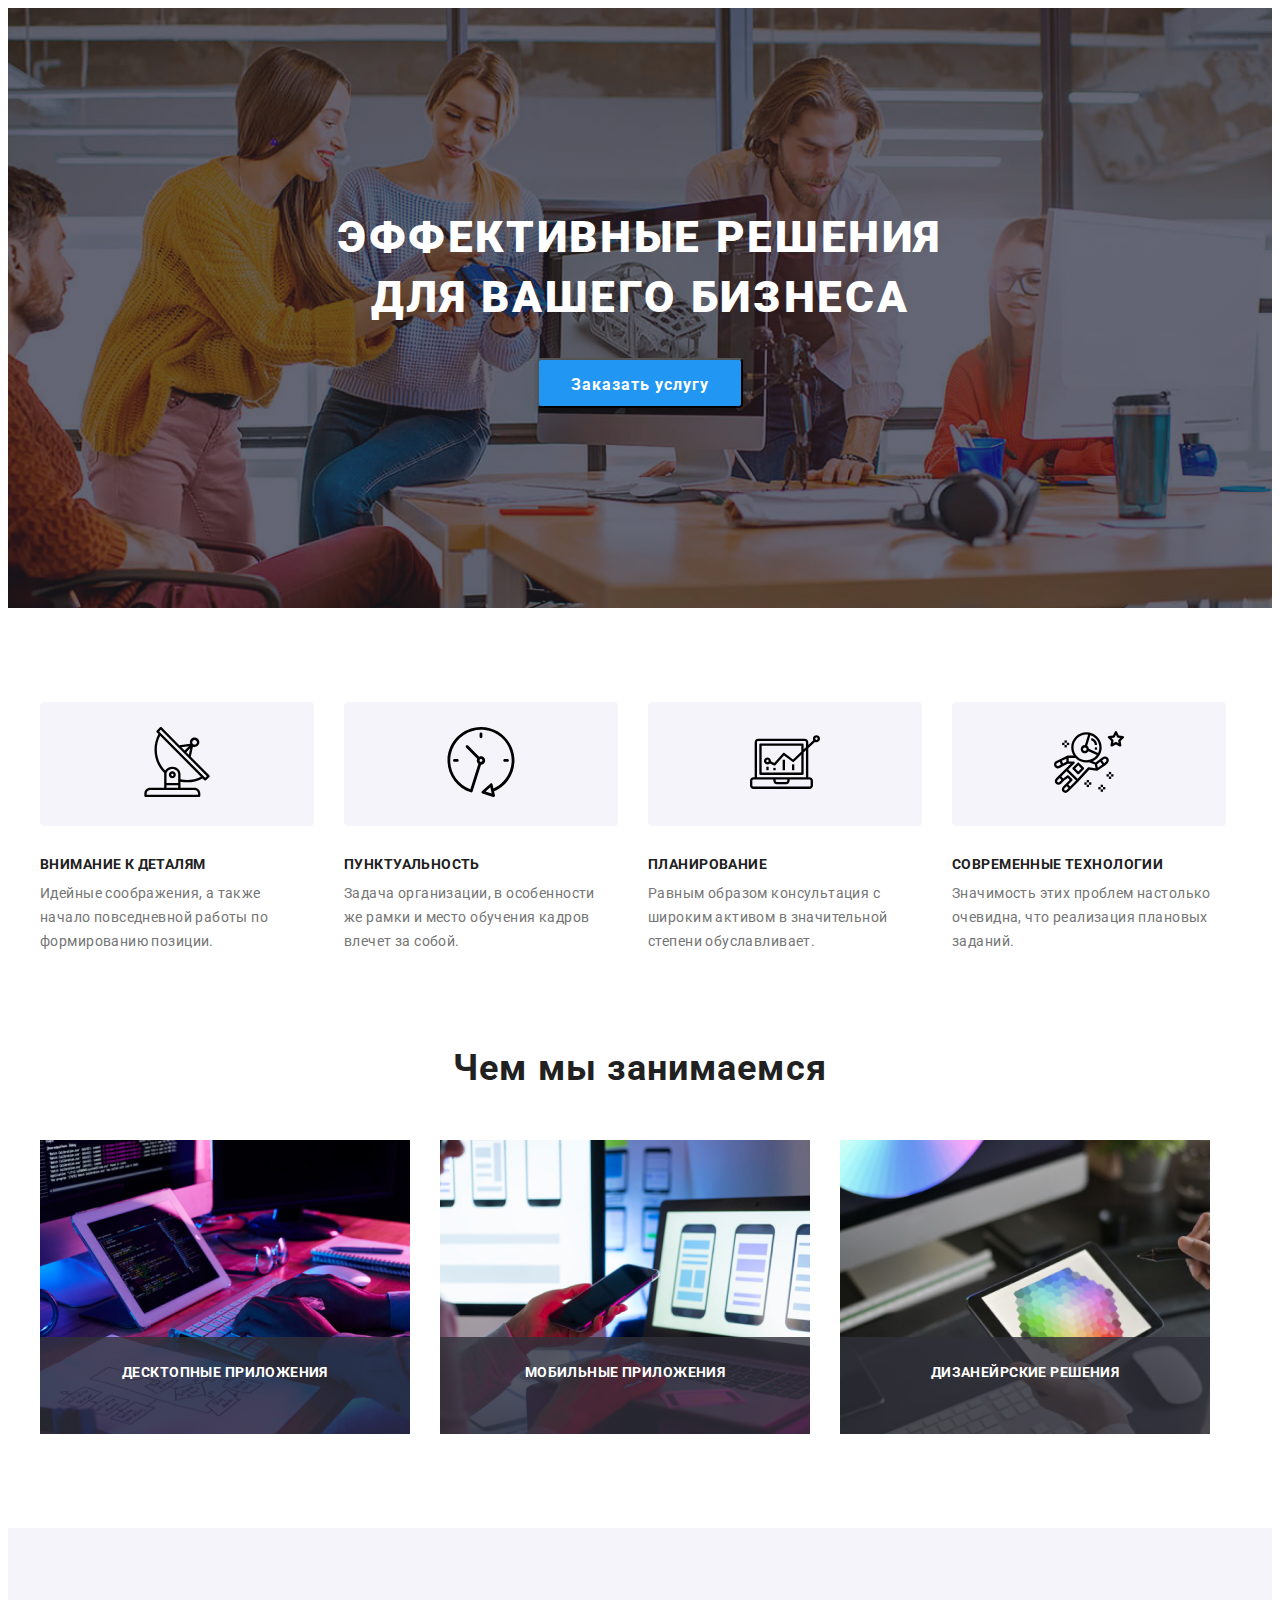
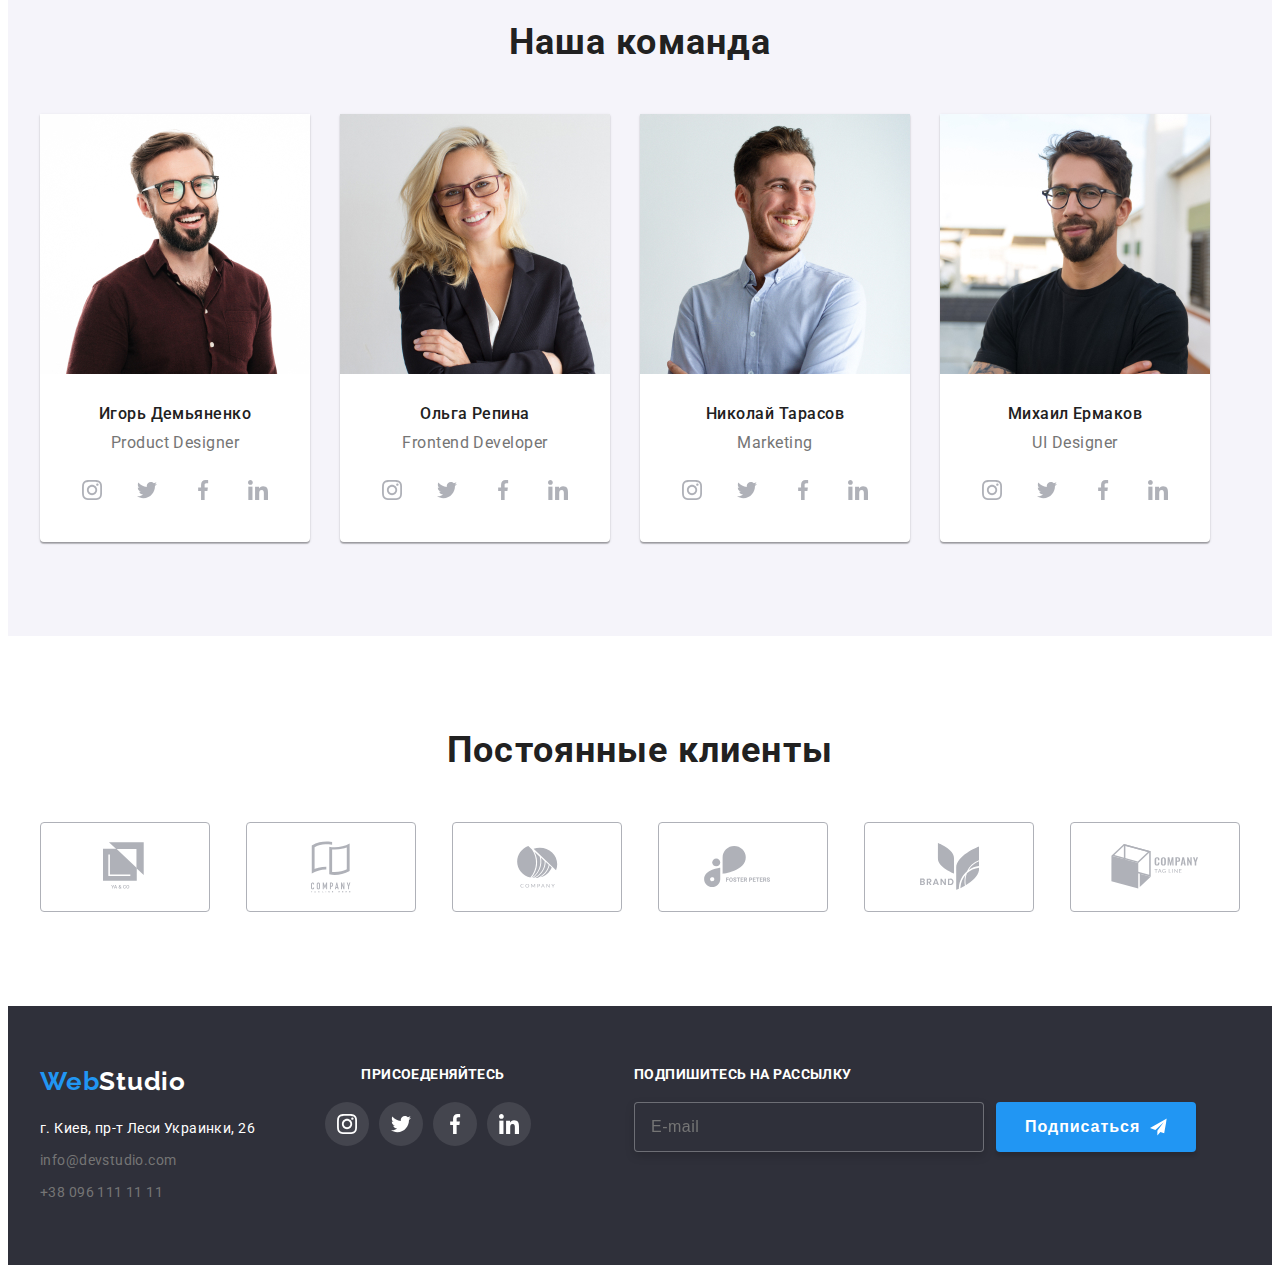
==== commit 122a57c9: "Адаптивность IMG Index" ====
--- a/index.html
+++ b/index.html
@@ -126,15 +126,34 @@
         <h2 class="about-title">Чем мы занимаемся</h2>
         <ul class="about-title-list list">
           <li class="about-title-list-item">
-            <img class="about-img" src="images/about/img.png" alt="компьютеры" />
+
+            <picture class="about-list-picture">
+              <source
+              srcset="./images/about/img.1-1x.jpg 1x, ./images/about/img.1-2x.jpg 2x "
+              media="(min-width: 1200px)">
+              <img class="about-img" src="./images/about/img.1.jpg" alt="компьютеры" />
+            </picture>
+            
             <p class="about-text-overlay">Десктопные приложения</p>
           </li>
           <li class="about-title-list-item">
-            <img class="about-img" src="images/about/img(1).png" alt="мобильные" />
+
+            <picture class="about-list-picture">
+              <source
+              srcset="./images/about/img.2-1x.jpg 1x, ./images/about/img.2-2x.jpg 2x "
+              media="(min-width: 1200px)">
+              <img class="about-img" src="./images/about/img.1.jpg" alt="мобильные" />
+            </picture>
+
             <p class="about-text-overlay">Мобильные приложения</p>
           </li>
           <li class="about-title-list-item">
-            <img class="about-img" src="images/about/img(2).png" alt="планшеты" />
+            <picture class="about-list-picture">
+              <source
+              srcset="./images/about/img.3-1x.jpg 1x, ./images/about/img.3-2x.jpg 2x "
+              media="(min-width: 1200px)">
+              <img class="about-img" src="./images/about/img.3.jpg" alt="планшеты" />
+            </picture>
             <p class="about-text-overlay">Дизанейрские решения</p>
           </li>
         </ul>
@@ -148,7 +167,21 @@
 
         <ul class="command-list list">
           <li class="command-list-item">
-            <img class="command-img" src="images/command/img.jpg" alt="Игорь Демьяненко" />
+
+            <picture class="about-list-picture">
+              <source
+              srcset="./images/command/img1-desk-1x.jpg 1x, ./images/command/img1-desk-2x.jpg 2x "
+              media="(min-width: 1200px)">
+              <source
+              srcset="./images/command/img1-tablet-1х.jpg 1x, ./images/command/img1-tablet-2x.jpg  2x "
+              media="(min-width: 768px)">
+              <source
+              srcset="./images/command/img1-1х.jpg 1x, ./images/command/img1-2х.jpg 2x "
+              media="(min-width: 480px)">
+              <img class="command-img" src="./images/command/img1.jpg" alt="Игорь Демьяненко" />
+            </picture>
+            
+            
             <div class="command-wraper">
               <h3 class="command-list-title">Игорь Демьяненко</h3>
               <p class="command-list-text">Product Designer</p>
@@ -184,8 +217,23 @@
               </ul>
             </div>
           </li>
+
           <li class="command-list-item">
-            <img class="command-img" src="images/command/img(1).jpg" alt="Ольга Репина" />
+
+            <picture class="about-list-picture">
+              <source
+              srcset="./images/command/img2-desk-1x.jpg 1x, ./images/command/img2-desk-2x.jpg 2x "
+              media="(min-width: 1200px)">
+              <source
+              srcset="./images/command/img2-tablet-1х.jpg 1x, ./images/command/img2-tablet-2x.jpg  2x "
+              media="(min-width: 768px)">
+              <source
+              srcset="./images/command/img2-1х.jpg 1x, ./images/command/img2-2х.jpg 2x "
+              media="(min-width: 480px)">
+              <img class="command-img" src="./images/command/img2.jpg" alt="Ольга Репина" />
+            </picture>
+            
+
             <div class="command-wraper">
               <h3 class="command-list-title">Ольга Репина</h3>
               <p class="command-list-text">Frontend Developer</p>
@@ -221,8 +269,22 @@
               </ul>
             </div>
           </li>
+
           <li class="command-list-item">
-            <img class="command-img" src="images/command/img(2).jpg" alt="Николай Тарасов" />
+
+            <picture class="about-list-picture">
+              <source
+              srcset="./images/command/img3-desk-1x.jpg 1x, ./images/command/img3-desk-2x.jpg 2x "
+              media="(min-width: 1200px)">
+              <source
+              srcset="./images/command/img3-tablet-1х.jpg 1x, ./images/command/img3-tablet-2x.jpg  2x "
+              media="(min-width: 768px)">
+              <source
+              srcset="./images/command/img3-1х.jpg 1x, ./images/command/img3-2х.jpg 2x "
+              media="(min-width: 480px)">
+              <img class="command-img" src="./images/command/img3.jpg" alt="Николай Тарасов" />
+            </picture>
+
             <div class="command-wraper">
               <h3 class="command-list-title">Николай Тарасов</h3>
               <p class="command-list-text">Marketing</p>
@@ -258,8 +320,21 @@
               </ul>
             </div>
           </li>
+
           <li class="command-list-item">
-            <img class="command-img" src="images/command/img(3).jpg" alt="Михаил Ермаков" width="270" height="260" />
+            <picture class="about-list-picture">
+              <source
+              srcset="./images/command/img4-desk-1x.jpg 1x, ./images/command/img4-desk-2x.jpg 2x "
+              media="(min-width: 1200px)">
+              <source
+              srcset="./images/command/img4-tablet-1х.jpg 1x, ./images/command/img4-tablet-2x.jpg  2x "
+              media="(min-width: 768px)">
+              <source
+              srcset="./images/command/img4-1х.jpg 1x, ./images/command/img4-2х.jpg 2x "
+              media="(min-width: 480px)">
+              <img class="command-img" src="./images/command/img4.jpg" alt="Михаил Ермаков" />
+            </picture>
+
             <div class="command-wraper">
               <h3 class="command-list-title">Михаил Ермаков</h3>
               <p class="command-list-text">UI Designer</p>
--- a/css/main.min.css
+++ b/css/main.min.css
@@ -1,2 +1,2 @@
-.visually-hidden{position:absolute !important;clip:rect(1px 1px 1px 1px);clip:rect(1px, 1px, 1px, 1px);padding:0 !important;border:0 !important;height:1px !important;width:1px !important;overflow:hidden}:root{--main-font: "Roboto", sans-serif;--secondary-font: "Raleway", sans-serif;--accent-color-white: #ffffff;--accent-color-black: #212121;--accent-color-blue: #2196f3;--accent-color-grey: #757575}body{font-family:var(--main-font)}.address{font-style:normal}.list{list-style:none}.link{text-decoration:none}h1,h2,h3,h4,h5,h6{margin:0}ul,ol{margin:0;padding:0}p{margin:0}img{display:block}.container{width:100%;padding:0 15px}@media screen and (min-width: 480px){.container{max-width:480px;margin:0 auto}}@media screen and (min-width: 768px){.container{max-width:768px;padding:0 15px}}@media screen and (min-width: 1200px){.container{max-width:1200px;padding:0 15px}}@media screen and (min-width: 480px){.section{padding:60px 0}}@media screen and (min-width: 768px){.section{padding:60px 0}}@media screen and (min-width: 1200px){.section{padding:94px 0}}.bacdrop{position:fixed;left:0;top:0;width:100%;height:100%;background-color:rgba(0,0,0,0.2)}.bacdrop.is-hidden{transition:all 500ms linear 500ms}.modal{position:absolute;top:50%;left:50%;transform:translate(-50%, -50%);width:528px;min-height:581px;background-color:var(--accent-color-white);transition:transform 250ms cubic-bezier(0.4, 0, 0.2, 1);padding:40px}.bacdrop.is-hidden .modal{transform:translate(-50%, 50%) scale(0);transition:transform 500ms linear 0ms}.close-btn{position:absolute;top:8px;right:8px;width:30px;height:30px;background-color:var(--accent-color-white);border:1px solid rgba(0,0,0,0.1);border-radius:50%;cursor:pointer;transition:fill 250ms cubic-bezier(0.4, 0, 0.2, 1)}.close-btn:hover{fill:var(--accent-color-blue)}.close-btn-icon{width:18px;height:18px;display:flex;align-items:center}.is-hidden{opacity:0;visibility:hidden;pointer-events:none}.modal-form{display:flex;flex-direction:column}.modal-text{font-weight:bold;font-size:20px;line-height:23px;text-align:center;letter-spacing:0.03em;color:#212121;margin-bottom:12px}.modal-form-field{margin-bottom:10px;font-size:12px;line-height:14px;letter-spacing:0.01em;color:#757575}.modal-form-input-wrapper{position:relative;display:block;margin-top:4px}.modal-form-input{width:100%;height:40px;padding-left:42px;background:#ffffff;border:1px solid rgba(33,33,33,0.2);border-radius:4px;transition:border-color 250ms cubic-bezier(0.4, 0, 0.2, 1)}.modal-form-input:focus{outline:none;border-color:var(--accent-color-blue)}.modal-form-icon{position:absolute;top:50%;left:12px;transform:translateY(-50%);display:block;width:18px;height:18px;transition:fill 250ms cubic-bezier(0.4, 0, 0.2, 1)}.modal-form-input:focus+.modal-form-icon{fill:var(--accent-color-blue)}.modal-form-massage{width:100%;height:120px;border:1px solid rgba(33,33,33,0.2);border-radius:4px;padding:12px 16px;margin-top:4px;resize:none;transition:border-color 250ms cubic-bezier(0.4, 0, 0.2, 1);font-weight:normal;font-size:14px;line-height:16px;letter-spacing:0.01em;color:rgba(117,117,117,0.5)}.modal-form-massage:focus{outline:none;border-color:var(--accent-color-blue)}.modal-form-policy-text{margin-bottom:30px;font-size:14px;line-height:24px;letter-spacing:0.03em;color:#757575;display:flex;align-items:center}.modal-form-policy-text::before{content:"";display:inline-block;width:15px;height:15px;border:1px solid #000;margin-right:7px}.modal-form-policy:checked+.modal-form-policy-text::before{background-image:url("data:image/svg+xml;charset=utf8,%3Csvg width='16' height='16' viewBox='0 0 16 15' fill='none' xmlns='http://www.w3.org/2000/svg'%3E%3Crect width='16' height='15' rx='2' fill='%232196F3'/%3E%3Cpath d='M3.95703 7.75166L3.88825 7.68604L3.81923 7.75141L2.93123 8.59258L2.85486 8.66492L2.93097 8.73753L6.42671 12.0724L6.49574 12.1382L6.56476 12.0724L14.069 4.91352L14.1449 4.84116L14.069 4.76881L13.1873 3.92764L13.1183 3.86183L13.0493 3.92761L6.49577 10.1735L3.95703 7.75166Z' fill='white' stroke='white' stroke-width='0.2'/%3E%3C/svg%3E");border:0;border-radius:2px}.modal-form-btn{font-weight:bold;font-size:16px;line-height:1.875;letter-spacing:0.06em;color:var(--accent-color-white);background:var(--accent-color-blue);max-width:200px;height:50px;box-shadow:0px 4px 4px rgba(0,0,0,0.15);border-radius:4px;cursor:pointer;padding:10px 55px;display:block;margin:0 auto;border:0}.modal-form-policy-text-link{font-size:14px;line-height:24px;letter-spacing:0.03em;color:var(--accent-color-blue);text-decoration-skip-ink:none;padding-left:3px}.header{padding-top:25px;padding-bottom:25px;border:1px solid #ececec}.header .container{display:flex;align-items:center}.header .logo{margin-right:93px}.header .address{margin-left:auto}.navigation{display:flex;align-items:center}.navigation-list{display:flex}.navigation-list .activ{color:var(--accent-color-blue)}.contact-info:not(:first-child){margin-left:50px}.contact-info:hover,.contact-info:focus{color:var(--accent-color-blue)}.logo{font-family:var(--secondary-font);font-weight:bold;font-size:26px;line-height:1.192;letter-spacing:0.03em;color:var(--accent-color-black)}.logo-item{color:var(--accent-color-blue)}.navigation-list-item:not(:last-child){margin-right:50px}.navigation-list-link{font-weight:500;font-size:14px;line-height:1.142;letter-spacing:0.02em;color:var(--accent-color-black);transition:color 250ms cubic-bezier(0.4, 0, 0.2, 1)}.navigation-list-link:hover,.navigation-list-link:focus{color:var(--accent-color-blue)}.navigation-list-link{position:relative}.navigation-list-link-activ::after{content:"";position:absolute;bottom:-32px;left:0;display:block;width:100%;height:4px;background:var(--accent-color-blue);border-radius:2px}.contact-info{font-weight:500;font-size:14px;line-height:1.142;letter-spacing:0.02em;color:var(--accent-color-grey);display:flex;align-items:center;transition:fill 250ms cubic-bezier(0.4, 0, 0.2, 1)}.contact-info:hover,.contact-info:focus{fill:var(--accent-color-blue)}.contact-info:hover .contact-icon,.contact-info:focus .contact-icon{fill:var(--accent-color-blue)}.address{display:flex}.contact-info-item:not(:first-child){margin-left:30px}.contact-icon{width:15px;height:15px;margin-right:10px;fill:#757575}.title-page{padding:118px 0;background-color:#2f303a;background-image:linear-gradient(rgba(47,48,58,0.4), rgba(47,48,58,0.4)),url("../images/hero/hero-1x.jpg");background-repeat:no-repeat;background-position:center top;background-size:480px 400px}@media screen and (min-device-pixel-ratio: 2) and (min-width: 320px), screen and (min-resolution: 192dpi) and (min-width: 320px), screen and (min-resolution: 2dppx) and (min-width: 320px){.title-page{background-image:linear-gradient(rgba(47,48,58,0.4), rgba(47,48,58,0.4)),url("../images/hero/hero-2x.jpg")}}.home-page{font-weight:900;font-size:26px;line-height:1.615;text-align:center;letter-spacing:0.06em;text-transform:uppercase;color:var(--accent-color-white);margin-bottom:30px;max-width:360px}.title{display:flex;flex-direction:column;align-items:center}.button-title{font-family:"Roboto", sans-serif;font-weight:bold;font-size:16px;line-height:1.875;letter-spacing:0.06em;color:var(--accent-color-white);background:var(--accent-color-blue);min-width:200px;height:50px;border-radius:4px;box-shadow:0px 4px 4px rgba(0,0,0,0.15);cursor:pointer;padding:10px 32px}@media screen and (min-width: 768px){.title-page{background-image:linear-gradient(rgba(47,48,58,0.4), rgba(47,48,58,0.4)),url("../images/hero/hero_tablet-1x.jpg");background-size:768px 400px}}@media screen and (min-width: 768px) and (min-device-pixel-ratio: 2) and (min-width: 768px), screen and (min-width: 768px) and (min-resolution: 192dpi) and (min-width: 768px), screen and (min-width: 768px) and (min-resolution: 2dppx) and (min-width: 768px){.title-page{background-image:linear-gradient(rgba(47,48,58,0.4), rgba(47,48,58,0.4)),url("../images/hero/hero_tablet-2x.jpg")}}@media screen and (min-width: 1200px){.title-page{padding:200px 0 200px 0;background-image:linear-gradient(rgba(47,48,58,0.4), rgba(47,48,58,0.4)),url("../images/hero/hero_desk-1x.jpg");background-size:1600px 600px}.home-page{font-size:44px;line-height:1.363;max-width:700px}}@media screen and (min-width: 1200px) and (min-device-pixel-ratio: 2) and (min-width: 1200px), screen and (min-width: 1200px) and (min-resolution: 192dpi) and (min-width: 1200px), screen and (min-width: 1200px) and (min-resolution: 2dppx) and (min-width: 1200px){.title-page{background-image:linear-gradient(rgba(47,48,58,0.4), rgba(47,48,58,0.4)),url("../images/hero/hero_desk-2x.jpg")}}.about-icon-container{padding:25px 192px;background:#f5f4fa;border-radius:4px;margin-bottom:30px}.about-icon{width:70px;height:70px}.about-list-item-title{font-weight:bold;font-size:14px;line-height:1.142;letter-spacing:0.03em;text-transform:uppercase;color:#212121;margin-bottom:10px}.about-list-item-text{font-size:14px;line-height:1.714;letter-spacing:0.03em;color:#757575}@media screen and (min-width: 480px) and (max-width: 767px){.about-list-item:not(:last-child){margin-bottom:30px}.about-list-item-title{text-align:center}}@media screen and (min-width: 768px) and (max-width: 1199px){.about-list{display:flex;flex-wrap:wrap;margin:-15px}.about-list-item{flex-basis:calc(100% / 3 - 15px);margin:15px}.about-icon-container{padding:25px 142px}}@media screen and (min-width: 1200px){.about{padding-bottom:0}.about.container{display:flex;flex-direction:column}.about-list{display:flex;align-items:center}.about-list-item:not(:last-child){margin-right:30px}.about-list-item-text{width:260px}.about-icon{width:70px;height:70px}.about-icon-container{padding:25px 102px}}@media screen and (min-width: 320px) and (max-width: 1199px){.about-img-container{display:none}}@media screen and (min-width: 1200px){.about-title{font-weight:bold;font-size:36px;line-height:1.166;text-align:center;letter-spacing:0.03em;color:var(--accent-color-black);margin-bottom:50px}.about-title-list{display:flex}.about-title-list-item:not(:last-child){margin-right:30px}.about-title-list{position:relative}.about-text-overlay{position:absolute;bottom:0;width:370px;height:70px;font-weight:bold;font-size:14px;line-height:16px;text-align:center;letter-spacing:0.03em;text-transform:uppercase;color:var(--accent-color-white);background:rgba(47,48,58,0.8);padding-top:27px}.about-img{width:370px;height:294px}}.command{background:#f5f4fa}.command-title{font-weight:bold;font-size:28px;line-height:1.178;text-align:center;letter-spacing:0.03em;color:#212121;margin-bottom:30px}.command-list-item{background:#ffffff;box-shadow:0px 1px 3px rgba(0,0,0,0.12),0px 1px 1px rgba(0,0,0,0.14),0px 2px 1px rgba(0,0,0,0.2);border-radius:0px 0px 4px 4px}.command-img{width:450px;height:460px}.command-wraper{padding:30px 122px 25px 122px}.command-list-title{font-weight:500;font-size:16px;line-height:1.187;text-align:center;letter-spacing:0.03em;color:#212121}.command-list-text{font-size:16px;line-height:1.187;text-align:center;letter-spacing:0.03em;color:#757575;padding-top:10px;padding-bottom:16px}.social-list{display:flex}.social-list-icon{width:20px;height:20px;fill:#afb1b8}.social-list-link{display:flex;align-items:center;justify-content:center;width:44px;height:44px;border-radius:50%;background-color:var(--accent-color-white)}.social-list-item:not(:last-child){margin-right:10px}@media screen and (min-width: 480px) and (max-width: 767px){.command-list-item:not(:last-child){margin-bottom:30px}}@media screen and (min-width: 768px) and (max-width: 1199px){.command-img{width:354px;height:374px}.command-wraper{padding:30px 74px 25px 74px}.command-list{display:flex;flex-wrap:wrap;margin:-15px}.command-list-item{flex-basis:calc(100% / 3 - 15px);margin:15px}}@media screen and (min-width: 1200px){.command{display:flex;align-items:center;flex-direction:column}.command-list{display:flex}.command-title{font-weight:bold;font-size:36px;line-height:1.166;margin-bottom:50px}.command-img{width:270px;height:260px}.command-list-item:not(:last-child){margin-right:30px}.command-wraper{padding:30px}.social-list{display:flex;justify-content:space-between}.social-list-item:not(:last-child){margin-right:10px}.social-list-link{transition:background-color 250ms cubic-bezier(0.4, 0, 0.2, 1)}.social-list-link:hover,.social-list-link:focus{background-color:var(--accent-color-blue)}.social-list-icon{transition:fill 250ms cubic-bezier(0.4, 0, 0.2, 1)}.social-list-link:hover .social-list-icon,.social-list-link:focus .social-list-icon{fill:var(--accent-color-white)}}.clients-title{font-weight:bold;font-size:28px;line-height:1.178px;text-align:center;letter-spacing:0.03em;color:#212121;margin-bottom:30px}.clients-list-link{display:flex;justify-content:center;align-items:center;border:1px solid #afb1b8;box-sizing:border-box;border-radius:4px;width:210px;height:90px}.clients-list-link:hover,.clients-list-link:focus{border:1px solid var(--accent-color-blue)}.clients-list-link:hover .clients-icon,.clients-list-link:focus .clients-icon{fill:var(--accent-color-blue)}.clients-icon{fill:#afb1b8;width:55px;height:40px}@media screen and (min-width: 480px) and (max-width: 767px){.clients-list{display:flex;flex-wrap:wrap;margin:-15px}.clients-list-item{flex-basis:calc(100% / 2 - 15%);margin:15px}}@media screen and (min-width: 768px) and (max-width: 1199px){.clients-list{display:flex;flex-wrap:wrap;margin:-15px}.clients-list-item{flex-basis:calc(100% / 3 - 15%);margin:15px}.clients-list-link{width:225px;height:90px}}@media screen and (min-width: 1200px){.clients-list{display:flex;justify-content:space-between}.clients-list-link{width:170px;height:90px}.clients-icon{transition:fill 250ms cubic-bezier(0.4, 0, 0.2, 1)}.clients-icon1{width:45px;height:50px}.clients-icon2{width:40px;height:52px}.clients-icon3{width:41px;height:42px}.clients-icon4{width:79px;height:42px}.clients-icon5{width:59px;height:47px}.clients-icon6{width:88px;height:45px}.clients-title{font-weight:bold;font-size:36px;line-height:1.166;margin-bottom:50px}}.footer{background-color:#2f303a;display:flex}.footer-list{margin-top:20px}.logo-item-white{color:var(--accent-color-white)}.footer-list-item:not(:last-child){margin-bottom:8px}.footer-address{color:var(--accent-color-white)}.footer-list-link{font-weight:normal;font-size:14px;line-height:1.714;letter-spacing:0.03em;color:var(--accent-color-grey)}@media screen and (min-width: 480px) and (max-width: 767px){.footer-social-container{padding-top:60px;padding-bottom:60px}.footer{text-align:center}}.footer-social-text,.footer-form-text{font-weight:bold;font-size:14px;line-height:1.142;text-align:center;letter-spacing:0.03em;text-transform:uppercase;color:#ffffff;margin-bottom:20px}.footer-social-list{display:flex;align-items:center;justify-content:center}.footer-social-list-link{display:flex;justify-content:center;align-items:center;width:44px;height:44px;border-radius:50%;background-color:rgba(255,255,255,0.1);margin-right:10px}.footer-social-list-icon{width:20px;height:20px;fill:var(--accent-color-white)}.footer-form-btn{width:200px;height:50px;background:#2196f3;box-shadow:0px 4px 4px rgba(0,0,0,0.15);border-radius:4px;font-weight:bold;font-size:16px;line-height:30px;display:flex;align-items:center;text-align:center;letter-spacing:0.06em;color:#ffffff;padding:10px 29px;border:0;cursor:pointer}.footer-icon-btn{width:30px;height:30px;fill:var(--accent-color-white);padding-left:10px}.footer-form-input{width:450px;height:50px;font-size:16px;line-height:1.875;letter-spacing:0.03em;color:rgba(255,255,255,0.6);padding-left:16px;background:#2f303a;border:1px solid rgba(255,255,255,0.3);box-sizing:border-box;filter:drop-shadow(0px 4px 4px rgba(0,0,0,0.15));border-radius:4px}@media screen and (min-width: 480px) and (max-width: 1199px){.footer-form-wrapper{display:flex;flex-direction:column;align-items:center}.footer-form-btn{margin-top:20px}}@media screen and (min-width: 768px) and (max-width: 1199px){.footer-tablet-container{display:flex;justify-content:center;margin-bottom:60px}.footer-address-container{margin-right:165px}}@media screen and (min-width: 1200px){.footer-list{margin-right:70px}.footer-container{display:flex}.footer-tablet-container{display:flex;justify-content:center}.footer-form-wrapper{display:flex}.footer-form{margin-left:93px}.footer-form-input{width:350px;margin-right:12px}.footer-form-text{text-align:left}.footer-section{padding-top:60px;padding-bottom:60px}}
+.visually-hidden{position:absolute !important;clip:rect(1px 1px 1px 1px);clip:rect(1px, 1px, 1px, 1px);padding:0 !important;border:0 !important;height:1px !important;width:1px !important;overflow:hidden}:root{--main-font: "Roboto", sans-serif;--secondary-font: "Raleway", sans-serif;--accent-color-white: #ffffff;--accent-color-black: #212121;--accent-color-blue: #2196f3;--accent-color-grey: #757575}body{font-family:var(--main-font)}.address{font-style:normal}.list{list-style:none}.link{text-decoration:none}h1,h2,h3,h4,h5,h6{margin:0}ul,ol{margin:0;padding:0}p{margin:0}img{display:block}.container{width:100%;padding:0 15px}@media screen and (min-width: 480px){.container{max-width:480px;margin:0 auto}}@media screen and (min-width: 768px){.container{max-width:768px;padding:0 15px}}@media screen and (min-width: 1200px){.container{max-width:1200px;padding:0 15px}}@media screen and (min-width: 480px){.section{padding:60px 0}}@media screen and (min-width: 768px){.section{padding:60px 0}}@media screen and (min-width: 1200px){.section{padding:94px 0}}.bacdrop{position:fixed;left:0;top:0;width:100%;height:100%;background-color:rgba(0,0,0,0.2)}.bacdrop.is-hidden{transition:all 500ms linear 500ms}.modal{position:absolute;top:50%;left:50%;transform:translate(-50%, -50%);width:528px;min-height:581px;background-color:var(--accent-color-white);transition:transform 250ms cubic-bezier(0.4, 0, 0.2, 1);padding:40px}.bacdrop.is-hidden .modal{transform:translate(-50%, 50%) scale(0);transition:transform 500ms linear 0ms}.close-btn{position:absolute;top:8px;right:8px;width:30px;height:30px;background-color:var(--accent-color-white);border:1px solid rgba(0,0,0,0.1);border-radius:50%;cursor:pointer;transition:fill 250ms cubic-bezier(0.4, 0, 0.2, 1)}.close-btn:hover{fill:var(--accent-color-blue)}.close-btn-icon{width:18px;height:18px;display:flex;align-items:center}.is-hidden{opacity:0;visibility:hidden;pointer-events:none}.modal-form{display:flex;flex-direction:column}.modal-text{font-weight:bold;font-size:20px;line-height:23px;text-align:center;letter-spacing:0.03em;color:#212121;margin-bottom:12px}.modal-form-field{margin-bottom:10px;font-size:12px;line-height:14px;letter-spacing:0.01em;color:#757575}.modal-form-input-wrapper{position:relative;display:block;margin-top:4px}.modal-form-input{width:100%;height:40px;padding-left:42px;background:#ffffff;border:1px solid rgba(33,33,33,0.2);border-radius:4px;transition:border-color 250ms cubic-bezier(0.4, 0, 0.2, 1)}.modal-form-input:focus{outline:none;border-color:var(--accent-color-blue)}.modal-form-icon{position:absolute;top:50%;left:12px;transform:translateY(-50%);display:block;width:18px;height:18px;transition:fill 250ms cubic-bezier(0.4, 0, 0.2, 1)}.modal-form-input:focus+.modal-form-icon{fill:var(--accent-color-blue)}.modal-form-massage{width:100%;height:120px;border:1px solid rgba(33,33,33,0.2);border-radius:4px;padding:12px 16px;margin-top:4px;resize:none;transition:border-color 250ms cubic-bezier(0.4, 0, 0.2, 1);font-weight:normal;font-size:14px;line-height:16px;letter-spacing:0.01em;color:rgba(117,117,117,0.5)}.modal-form-massage:focus{outline:none;border-color:var(--accent-color-blue)}.modal-form-policy-text{margin-bottom:30px;font-size:14px;line-height:24px;letter-spacing:0.03em;color:#757575;display:flex;align-items:center}.modal-form-policy-text::before{content:"";display:inline-block;width:15px;height:15px;border:1px solid #000;margin-right:7px}.modal-form-policy:checked+.modal-form-policy-text::before{background-image:url("data:image/svg+xml;charset=utf8,%3Csvg width='16' height='16' viewBox='0 0 16 15' fill='none' xmlns='http://www.w3.org/2000/svg'%3E%3Crect width='16' height='15' rx='2' fill='%232196F3'/%3E%3Cpath d='M3.95703 7.75166L3.88825 7.68604L3.81923 7.75141L2.93123 8.59258L2.85486 8.66492L2.93097 8.73753L6.42671 12.0724L6.49574 12.1382L6.56476 12.0724L14.069 4.91352L14.1449 4.84116L14.069 4.76881L13.1873 3.92764L13.1183 3.86183L13.0493 3.92761L6.49577 10.1735L3.95703 7.75166Z' fill='white' stroke='white' stroke-width='0.2'/%3E%3C/svg%3E");border:0;border-radius:2px}.modal-form-btn{font-weight:bold;font-size:16px;line-height:1.875;letter-spacing:0.06em;color:var(--accent-color-white);background:var(--accent-color-blue);max-width:200px;height:50px;box-shadow:0px 4px 4px rgba(0,0,0,0.15);border-radius:4px;cursor:pointer;padding:10px 55px;display:block;margin:0 auto;border:0}.modal-form-policy-text-link{font-size:14px;line-height:24px;letter-spacing:0.03em;color:var(--accent-color-blue);text-decoration-skip-ink:none;padding-left:3px}.header{padding-top:25px;padding-bottom:25px;border:1px solid #ececec}.header .container{display:flex;align-items:center}.header .logo{margin-right:93px}.header .address{margin-left:auto}.navigation{display:flex;align-items:center}.navigation-list{display:flex}.navigation-list .activ{color:var(--accent-color-blue)}.contact-info:not(:first-child){margin-left:50px}.contact-info:hover,.contact-info:focus{color:var(--accent-color-blue)}.logo{font-family:var(--secondary-font);font-weight:bold;font-size:26px;line-height:1.192;letter-spacing:0.03em;color:var(--accent-color-black)}.logo-item{color:var(--accent-color-blue)}.navigation-list-item:not(:last-child){margin-right:50px}.navigation-list-link{font-weight:500;font-size:14px;line-height:1.142;letter-spacing:0.02em;color:var(--accent-color-black);transition:color 250ms cubic-bezier(0.4, 0, 0.2, 1)}.navigation-list-link:hover,.navigation-list-link:focus{color:var(--accent-color-blue)}.navigation-list-link{position:relative}.navigation-list-link-activ::after{content:"";position:absolute;bottom:-32px;left:0;display:block;width:100%;height:4px;background:var(--accent-color-blue);border-radius:2px}.contact-info{font-weight:500;font-size:14px;line-height:1.142;letter-spacing:0.02em;color:var(--accent-color-grey);display:flex;align-items:center;transition:fill 250ms cubic-bezier(0.4, 0, 0.2, 1)}.contact-info:hover,.contact-info:focus{fill:var(--accent-color-blue)}.contact-info:hover .contact-icon,.contact-info:focus .contact-icon{fill:var(--accent-color-blue)}.address{display:flex}.contact-info-item:not(:first-child){margin-left:30px}.contact-icon{width:15px;height:15px;margin-right:10px;fill:#757575}.title-page{padding:118px 0;background-color:#2f303a;background-image:linear-gradient(rgba(47,48,58,0.4), rgba(47,48,58,0.4)),url("../images/hero/hero-1x.jpg");background-repeat:no-repeat;background-position:center top;background-size:480px 400px}@media screen and (min-device-pixel-ratio: 2) and (min-width: 320px), screen and (min-resolution: 192dpi) and (min-width: 320px), screen and (min-resolution: 2dppx) and (min-width: 320px){.title-page{background-image:linear-gradient(rgba(47,48,58,0.4), rgba(47,48,58,0.4)),url("../images/hero/hero-2x.jpg")}}.home-page{font-weight:900;font-size:26px;line-height:1.615;text-align:center;letter-spacing:0.06em;text-transform:uppercase;color:var(--accent-color-white);margin-bottom:30px;max-width:360px}.title{display:flex;flex-direction:column;align-items:center}.button-title{font-family:"Roboto", sans-serif;font-weight:bold;font-size:16px;line-height:1.875;letter-spacing:0.06em;color:var(--accent-color-white);background:var(--accent-color-blue);min-width:200px;height:50px;border-radius:4px;box-shadow:0px 4px 4px rgba(0,0,0,0.15);cursor:pointer;padding:10px 32px}@media screen and (min-width: 768px){.title-page{background-image:linear-gradient(rgba(47,48,58,0.4), rgba(47,48,58,0.4)),url("../images/hero/hero_tablet-1x.jpg");background-size:768px 400px}}@media screen and (min-width: 768px) and (min-device-pixel-ratio: 2) and (min-width: 768px), screen and (min-width: 768px) and (min-resolution: 192dpi) and (min-width: 768px), screen and (min-width: 768px) and (min-resolution: 2dppx) and (min-width: 768px){.title-page{background-image:linear-gradient(rgba(47,48,58,0.4), rgba(47,48,58,0.4)),url("../images/hero/hero_tablet-2x.jpg")}}@media screen and (min-width: 1200px){.title-page{padding:200px 0 200px 0;background-image:linear-gradient(rgba(47,48,58,0.4), rgba(47,48,58,0.4)),url("../images/hero/hero_desk-1x.jpg");background-size:1600px 600px}.home-page{font-size:44px;line-height:1.363;max-width:700px}}@media screen and (min-width: 1200px) and (min-device-pixel-ratio: 2) and (min-width: 1200px), screen and (min-width: 1200px) and (min-resolution: 192dpi) and (min-width: 1200px), screen and (min-width: 1200px) and (min-resolution: 2dppx) and (min-width: 1200px){.title-page{background-image:linear-gradient(rgba(47,48,58,0.4), rgba(47,48,58,0.4)),url("../images/hero/hero_desk-2x.jpg")}}.about-icon-container{padding:25px 192px;background:#f5f4fa;border-radius:4px;margin-bottom:30px}.about-icon{width:70px;height:70px}.about-list-item-title{font-weight:bold;font-size:14px;line-height:1.142;letter-spacing:0.03em;text-transform:uppercase;color:#212121;margin-bottom:10px}.about-list-item-text{font-size:14px;line-height:1.714;letter-spacing:0.03em;color:#757575}@media screen and (min-width: 480px) and (max-width: 767px){.about-list-item:not(:last-child){margin-bottom:30px}.about-list-item-title{text-align:center}}@media screen and (min-width: 768px) and (max-width: 1199px){.about-list{display:flex;flex-wrap:wrap;margin:-15px}.about-list-item{flex-basis:calc(100% / 3 - 15px);margin:15px}.about-icon-container{padding:25px 142px}}@media screen and (min-width: 1200px){.about{padding-bottom:0}.about.container{display:flex;flex-direction:column}.about-list{display:flex;align-items:center}.about-list-item:not(:last-child){margin-right:30px}.about-list-item-text{width:260px}.about-icon{width:70px;height:70px}.about-icon-container{padding:25px 102px}}@media screen and (min-width: 320px) and (max-width: 1199px){.about-img-container{display:none}}@media screen and (min-width: 1200px){.about-title{font-weight:bold;font-size:36px;line-height:1.166;text-align:center;letter-spacing:0.03em;color:var(--accent-color-black);margin-bottom:50px}.about-title-list-item:not(:last-child){margin-right:30px}.about-title-list{display:flex;position:relative}.about-text-overlay{position:absolute;bottom:0;width:370px;height:70px;font-weight:bold;font-size:14px;line-height:16px;text-align:center;letter-spacing:0.03em;text-transform:uppercase;color:var(--accent-color-white);background:rgba(47,48,58,0.8);padding-top:27px}.about-img{width:370px;height:294px}}.command{background:#f5f4fa}.command-title{font-weight:bold;font-size:28px;line-height:1.178;text-align:center;letter-spacing:0.03em;color:#212121;margin-bottom:30px}.command-list-item{background:#ffffff;box-shadow:0px 1px 3px rgba(0,0,0,0.12),0px 1px 1px rgba(0,0,0,0.14),0px 2px 1px rgba(0,0,0,0.2);border-radius:0px 0px 4px 4px}.command-img{width:100%;height:460px}.command-wraper{padding:30px 122px 25px 122px}.command-list-title{font-weight:500;font-size:16px;line-height:1.187;text-align:center;letter-spacing:0.03em;color:#212121}.command-list-text{font-size:16px;line-height:1.187;text-align:center;letter-spacing:0.03em;color:#757575;padding-top:10px;padding-bottom:16px}.social-list{display:flex}.social-list-icon{width:20px;height:20px;fill:#afb1b8}.social-list-link{display:flex;align-items:center;justify-content:center;width:44px;height:44px;border-radius:50%;background-color:var(--accent-color-white)}.social-list-item:not(:last-child){margin-right:10px}@media screen and (min-width: 480px) and (max-width: 767px){.command-list-item:not(:last-child){margin-bottom:30px}}@media screen and (min-width: 768px) and (max-width: 1199px){.command-img{width:354px;height:374px}.command-wraper{padding:30px 74px 25px 74px}.command-list{display:flex;flex-wrap:wrap;margin:-15px}.command-list-item{flex-basis:calc(100% / 3 - 15px);margin:15px}}@media screen and (min-width: 1200px){.command{display:flex;align-items:center;flex-direction:column}.command-list{display:flex}.command-title{font-weight:bold;font-size:36px;line-height:1.166;margin-bottom:50px}.command-img{width:270px;height:260px}.command-list-item:not(:last-child){margin-right:30px}.command-wraper{padding:30px}.social-list{display:flex;justify-content:space-between}.social-list-item:not(:last-child){margin-right:10px}.social-list-link{transition:background-color 250ms cubic-bezier(0.4, 0, 0.2, 1)}.social-list-link:hover,.social-list-link:focus{background-color:var(--accent-color-blue)}.social-list-icon{transition:fill 250ms cubic-bezier(0.4, 0, 0.2, 1)}.social-list-link:hover .social-list-icon,.social-list-link:focus .social-list-icon{fill:var(--accent-color-white)}}.clients-title{font-weight:bold;font-size:28px;line-height:1.178px;text-align:center;letter-spacing:0.03em;color:#212121;margin-bottom:30px}.clients-list-link{display:flex;justify-content:center;align-items:center;border:1px solid #afb1b8;box-sizing:border-box;border-radius:4px;width:210px;height:90px}.clients-list-link:hover,.clients-list-link:focus{border:1px solid var(--accent-color-blue)}.clients-list-link:hover .clients-icon,.clients-list-link:focus .clients-icon{fill:var(--accent-color-blue)}.clients-icon{fill:#afb1b8;width:55px;height:40px}@media screen and (min-width: 480px) and (max-width: 767px){.clients-list{display:flex;flex-wrap:wrap;margin:-15px}.clients-list-item{flex-basis:calc(100% / 2 - 15%);margin:15px}}@media screen and (min-width: 768px) and (max-width: 1199px){.clients-list{display:flex;flex-wrap:wrap;margin:-15px}.clients-list-item{flex-basis:calc(100% / 3 - 15%);margin:15px}.clients-list-link{width:225px;height:90px}}@media screen and (min-width: 1200px){.clients-list{display:flex;justify-content:space-between}.clients-list-link{width:170px;height:90px}.clients-icon{transition:fill 250ms cubic-bezier(0.4, 0, 0.2, 1)}.clients-icon1{width:45px;height:50px}.clients-icon2{width:40px;height:52px}.clients-icon3{width:41px;height:42px}.clients-icon4{width:79px;height:42px}.clients-icon5{width:59px;height:47px}.clients-icon6{width:88px;height:45px}.clients-title{font-weight:bold;font-size:36px;line-height:1.166;margin-bottom:50px}}.footer{background-color:#2f303a;display:flex}.footer-section{padding-top:60px;padding-bottom:60px}.footer-list{margin-top:20px}.logo-item-white{color:var(--accent-color-white)}.footer-list-item:not(:last-child){margin-bottom:8px}.footer-address{color:var(--accent-color-white)}.footer-list-link{font-weight:normal;font-size:14px;line-height:1.714;letter-spacing:0.03em;color:var(--accent-color-grey)}@media screen and (min-width: 480px) and (max-width: 767px){.footer-social-container{padding-top:60px;padding-bottom:60px}.footer{text-align:center}}.footer-social-text,.footer-form-text{font-weight:bold;font-size:14px;line-height:1.142;text-align:center;letter-spacing:0.03em;text-transform:uppercase;color:#ffffff;margin-bottom:20px}.footer-social-list{display:flex;align-items:center;justify-content:center}.footer-social-list-link{display:flex;justify-content:center;align-items:center;width:44px;height:44px;border-radius:50%;background-color:rgba(255,255,255,0.1);margin-right:10px}.footer-social-list-icon{width:20px;height:20px;fill:var(--accent-color-white)}.footer-form-btn{width:200px;height:50px;background:#2196f3;box-shadow:0px 4px 4px rgba(0,0,0,0.15);border-radius:4px;font-weight:bold;font-size:16px;line-height:30px;display:flex;align-items:center;text-align:center;letter-spacing:0.06em;color:#ffffff;padding:10px 29px;border:0;cursor:pointer}.footer-icon-btn{width:30px;height:30px;fill:var(--accent-color-white);padding-left:10px}.footer-form-input{width:450px;height:50px;font-size:16px;line-height:1.875;letter-spacing:0.03em;color:rgba(255,255,255,0.6);padding-left:16px;background:#2f303a;border:1px solid rgba(255,255,255,0.3);box-sizing:border-box;filter:drop-shadow(0px 4px 4px rgba(0,0,0,0.15));border-radius:4px}@media screen and (min-width: 480px) and (max-width: 1199px){.footer-form-wrapper{display:flex;flex-direction:column;align-items:center}.footer-form-btn{margin-top:20px}}@media screen and (min-width: 768px) and (max-width: 1199px){.footer-tablet-container{display:flex;justify-content:center;margin-bottom:60px}.footer-address-container{margin-right:165px}}@media screen and (min-width: 1200px){.footer-list{margin-right:70px}.footer-container{display:flex}.footer-tablet-container{display:flex;justify-content:center}.footer-form-wrapper{display:flex}.footer-form{margin-left:93px}.footer-form-input{width:350px;margin-right:12px}.footer-form-text{text-align:left}.footer-social-list-link{transition:background-color 250ms cubic-bezier(0.4, 0, 0.2, 1)}.footer-social-list-link:hover,.footer-social-list-link:focus{background-color:var(--accent-color-blue)}}
 /*# sourceMappingURL=main.min.css.map */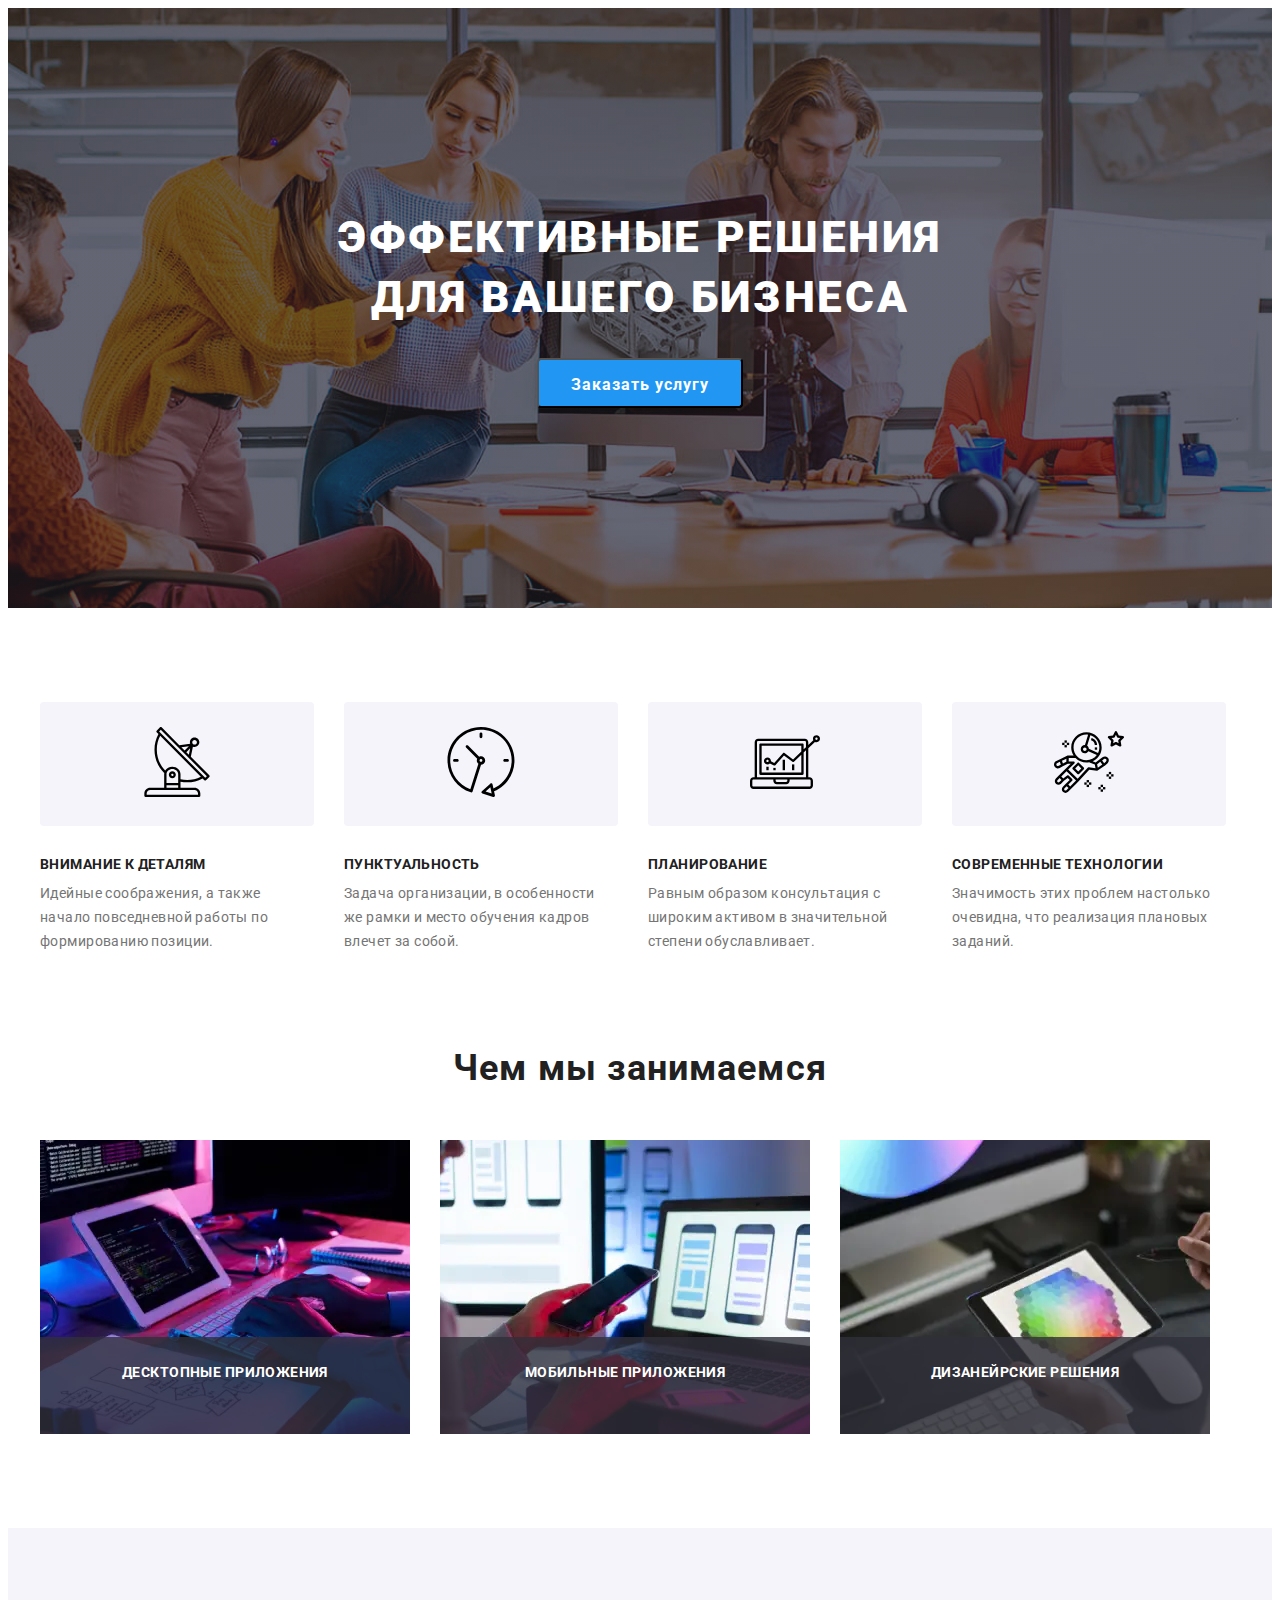
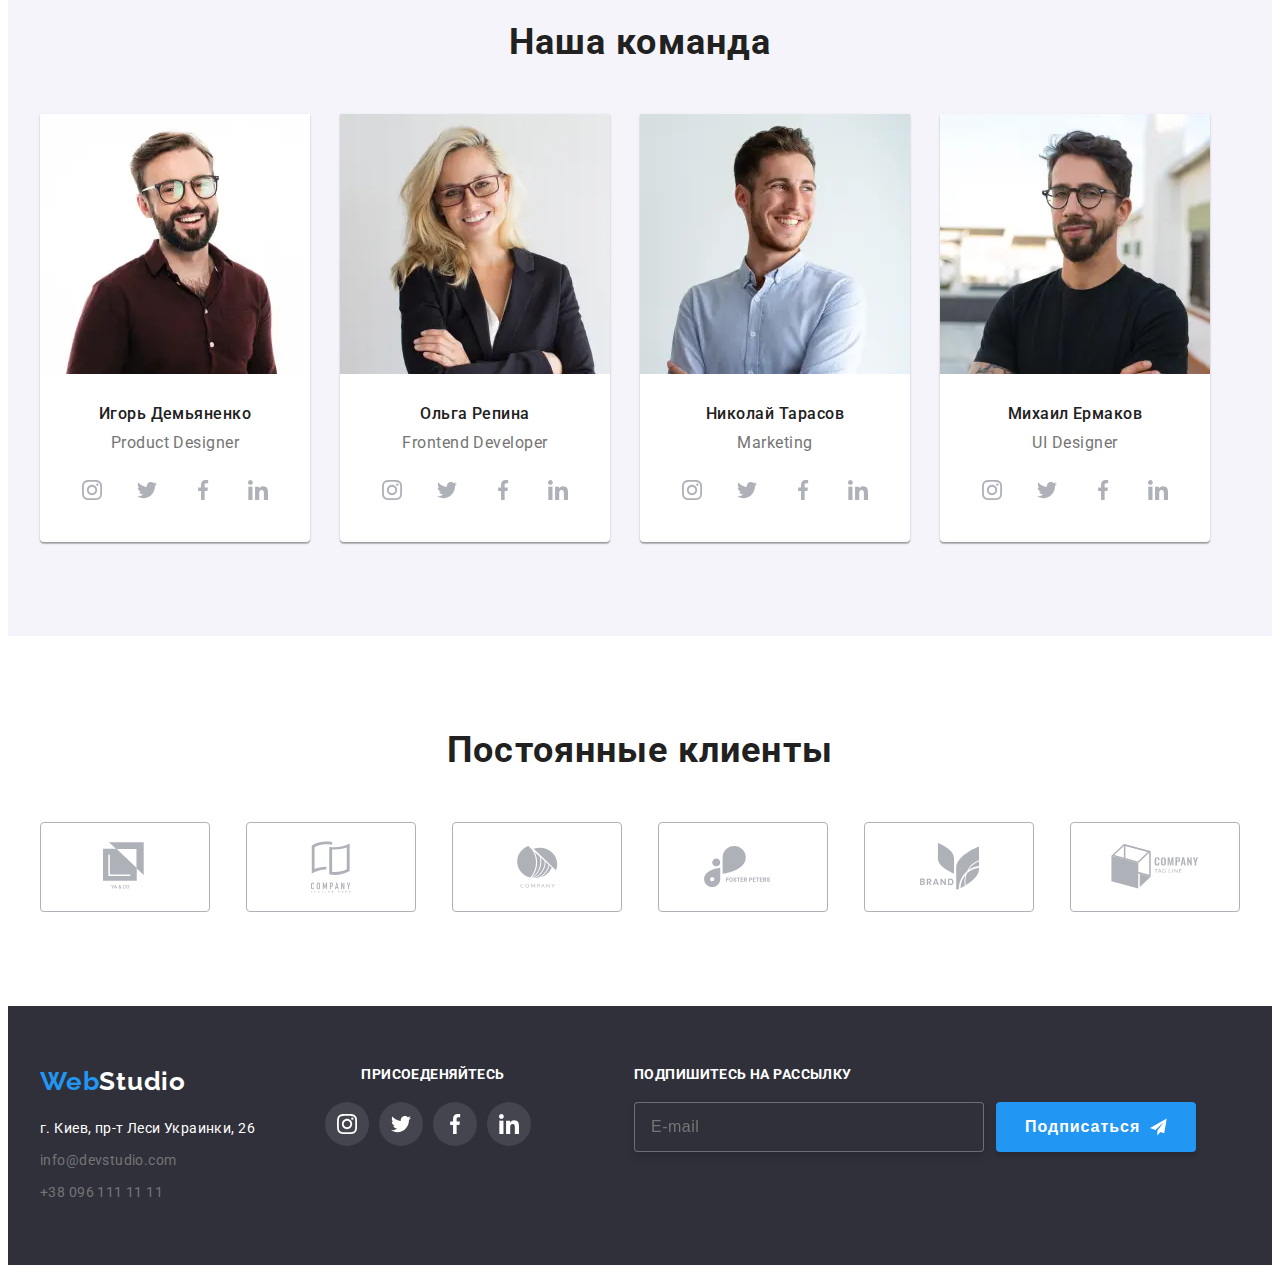
==== commit aacb56fb: "add webp index" ====
--- a/index.html
+++ b/index.html
@@ -129,6 +129,9 @@
 
             <picture class="about-list-picture">
               <source
+              srcset="./images/about/img.1-1x.webp 1x, ./images/about/img.1-2x.webp 2x "
+              media="(min-width: 1200px)" type="image/webp">
+              <source
               srcset="./images/about/img.1-1x.jpg 1x, ./images/about/img.1-2x.jpg 2x "
               media="(min-width: 1200px)">
               <img class="about-img" src="./images/about/img.1.jpg" alt="компьютеры" />
@@ -140,6 +143,9 @@
 
             <picture class="about-list-picture">
               <source
+              srcset="./images/about/img.2-1x.webp 1x, ./images/about/img.2-2x.webp 2x "
+              media="(min-width: 1200px)" type="image/webp">
+              <source
               srcset="./images/about/img.2-1x.jpg 1x, ./images/about/img.2-2x.jpg 2x "
               media="(min-width: 1200px)">
               <img class="about-img" src="./images/about/img.1.jpg" alt="мобильные" />
@@ -149,6 +155,9 @@
           </li>
           <li class="about-title-list-item">
             <picture class="about-list-picture">
+              <source
+              srcset="./images/about/img.3-1x.webp 1x, ./images/about/img.3-2x.webp 2x "
+              media="(min-width: 1200px)" type="image/webp">
               <source
               srcset="./images/about/img.3-1x.jpg 1x, ./images/about/img.3-2x.jpg 2x "
               media="(min-width: 1200px)">
@@ -170,11 +179,20 @@
 
             <picture class="about-list-picture">
               <source
+              srcset="./images/command/img1-desk-1x.webp 1x, ./images/command/img1-desk-2x.webp 2x "
+              media="(min-width: 1200px)" type="image/webp">
+              <source
               srcset="./images/command/img1-desk-1x.jpg 1x, ./images/command/img1-desk-2x.jpg 2x "
               media="(min-width: 1200px)">
               <source
+              srcset="./images/command/img1-tablet-1х.webp 1x, ./images/command/img1-tablet-2x.webp  2x "
+              media="(min-width: 768px)" type="image/webp">
+              <source
               srcset="./images/command/img1-tablet-1х.jpg 1x, ./images/command/img1-tablet-2x.jpg  2x "
               media="(min-width: 768px)">
+              <source
+              srcset="./images/command/img1-1х.webp 1x, ./images/command/img1-2х.webp 2x "
+              media="(min-width: 480px)" type="image/webp">
               <source
               srcset="./images/command/img1-1х.jpg 1x, ./images/command/img1-2х.jpg 2x "
               media="(min-width: 480px)">
@@ -222,11 +240,20 @@
 
             <picture class="about-list-picture">
               <source
+              srcset="./images/command/img2-desk-1x.webp 1x, ./images/command/img2-desk-2x.webp 2x "
+              media="(min-width: 1200px)" type="image/webp">
+              <source
               srcset="./images/command/img2-desk-1x.jpg 1x, ./images/command/img2-desk-2x.jpg 2x "
               media="(min-width: 1200px)">
               <source
+              srcset="./images/command/img2-tablet-1х.webp 1x, ./images/command/img2-tablet-2x.webp  2x "
+              media="(min-width: 768px)" type="image/webp">
+              <source
               srcset="./images/command/img2-tablet-1х.jpg 1x, ./images/command/img2-tablet-2x.jpg  2x "
               media="(min-width: 768px)">
+              <source
+              srcset="./images/command/img2-1х.webp 1x, ./images/command/img2-2х.webp 2x "
+              media="(min-width: 480px)" type="image/webp">
               <source
               srcset="./images/command/img2-1х.jpg 1x, ./images/command/img2-2х.jpg 2x "
               media="(min-width: 480px)">
@@ -274,11 +301,20 @@
 
             <picture class="about-list-picture">
               <source
+              srcset="./images/command/img3-desk-1x.webp 1x, ./images/command/img3-desk-2x.webp 2x "
+              media="(min-width: 1200px)" type="image/webp">
+              <source
               srcset="./images/command/img3-desk-1x.jpg 1x, ./images/command/img3-desk-2x.jpg 2x "
               media="(min-width: 1200px)">
               <source
+              srcset="./images/command/img3-tablet-1х.webp 1x, ./images/command/img3-tablet-2x.webp  2x "
+              media="(min-width: 768px)" type="image/webp">
+              <source
               srcset="./images/command/img3-tablet-1х.jpg 1x, ./images/command/img3-tablet-2x.jpg  2x "
               media="(min-width: 768px)">
+              <source
+              srcset="./images/command/img3-1х.webp 1x, ./images/command/img3-2х.webp 2x "
+              media="(min-width: 480px)" type="image/webp">
               <source
               srcset="./images/command/img3-1х.jpg 1x, ./images/command/img3-2х.jpg 2x "
               media="(min-width: 480px)">
@@ -324,11 +360,20 @@
           <li class="command-list-item">
             <picture class="about-list-picture">
               <source
+              srcset="./images/command/img4-desk-1x.webp 1x, ./images/command/img4-desk-2x.webp 2x "
+              media="(min-width: 1200px)" type="image/webp">
+              <source
               srcset="./images/command/img4-desk-1x.jpg 1x, ./images/command/img4-desk-2x.jpg 2x "
               media="(min-width: 1200px)">
               <source
+              srcset="./images/command/img4-tablet-1х.webp 1x, ./images/command/img4-tablet-2x.webp  2x "
+              media="(min-width: 768px)" type="image/webp">
+              <source
               srcset="./images/command/img4-tablet-1х.jpg 1x, ./images/command/img4-tablet-2x.jpg  2x "
               media="(min-width: 768px)">
+              <source
+              srcset="./images/command/img4-1х.webp 1x, ./images/command/img4-2х.webp 2x "
+              media="(min-width: 480px)" type="image/webp">
               <source
               srcset="./images/command/img4-1х.jpg 1x, ./images/command/img4-2х.jpg 2x "
               media="(min-width: 480px)">
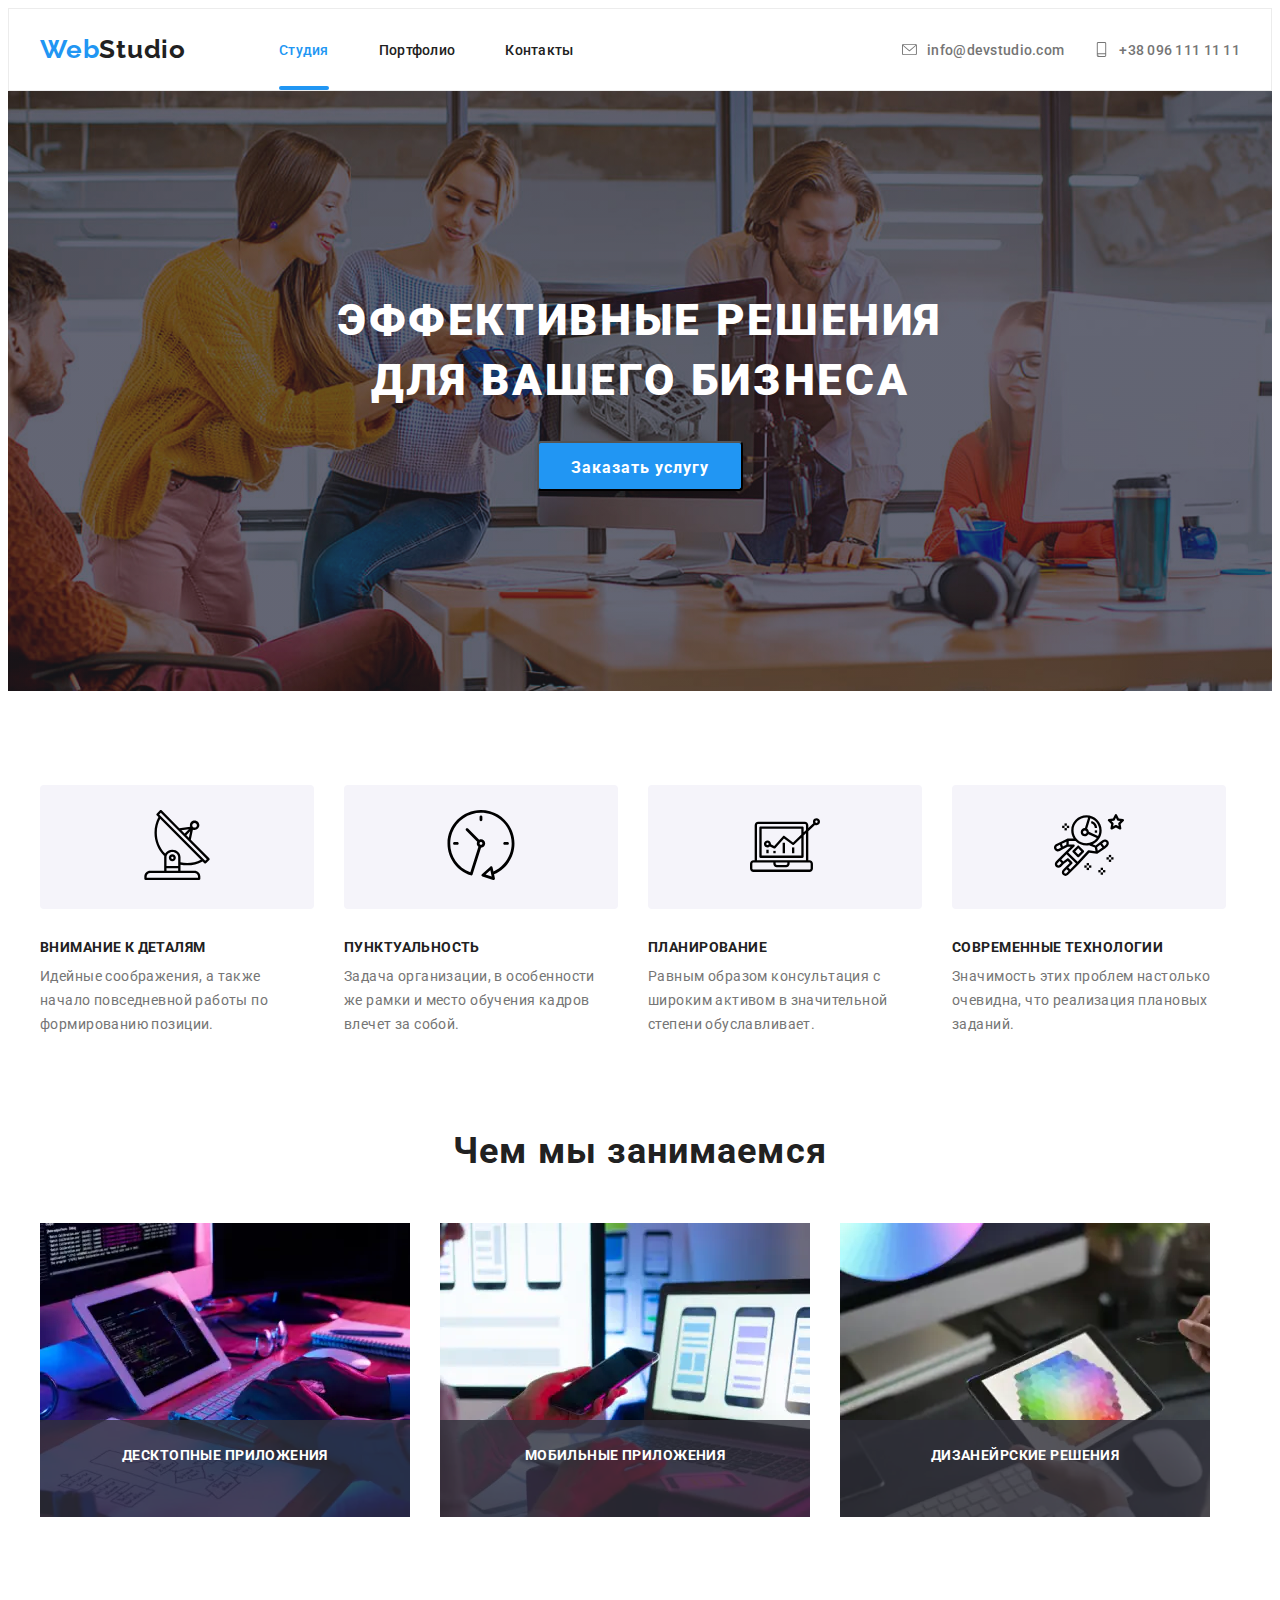
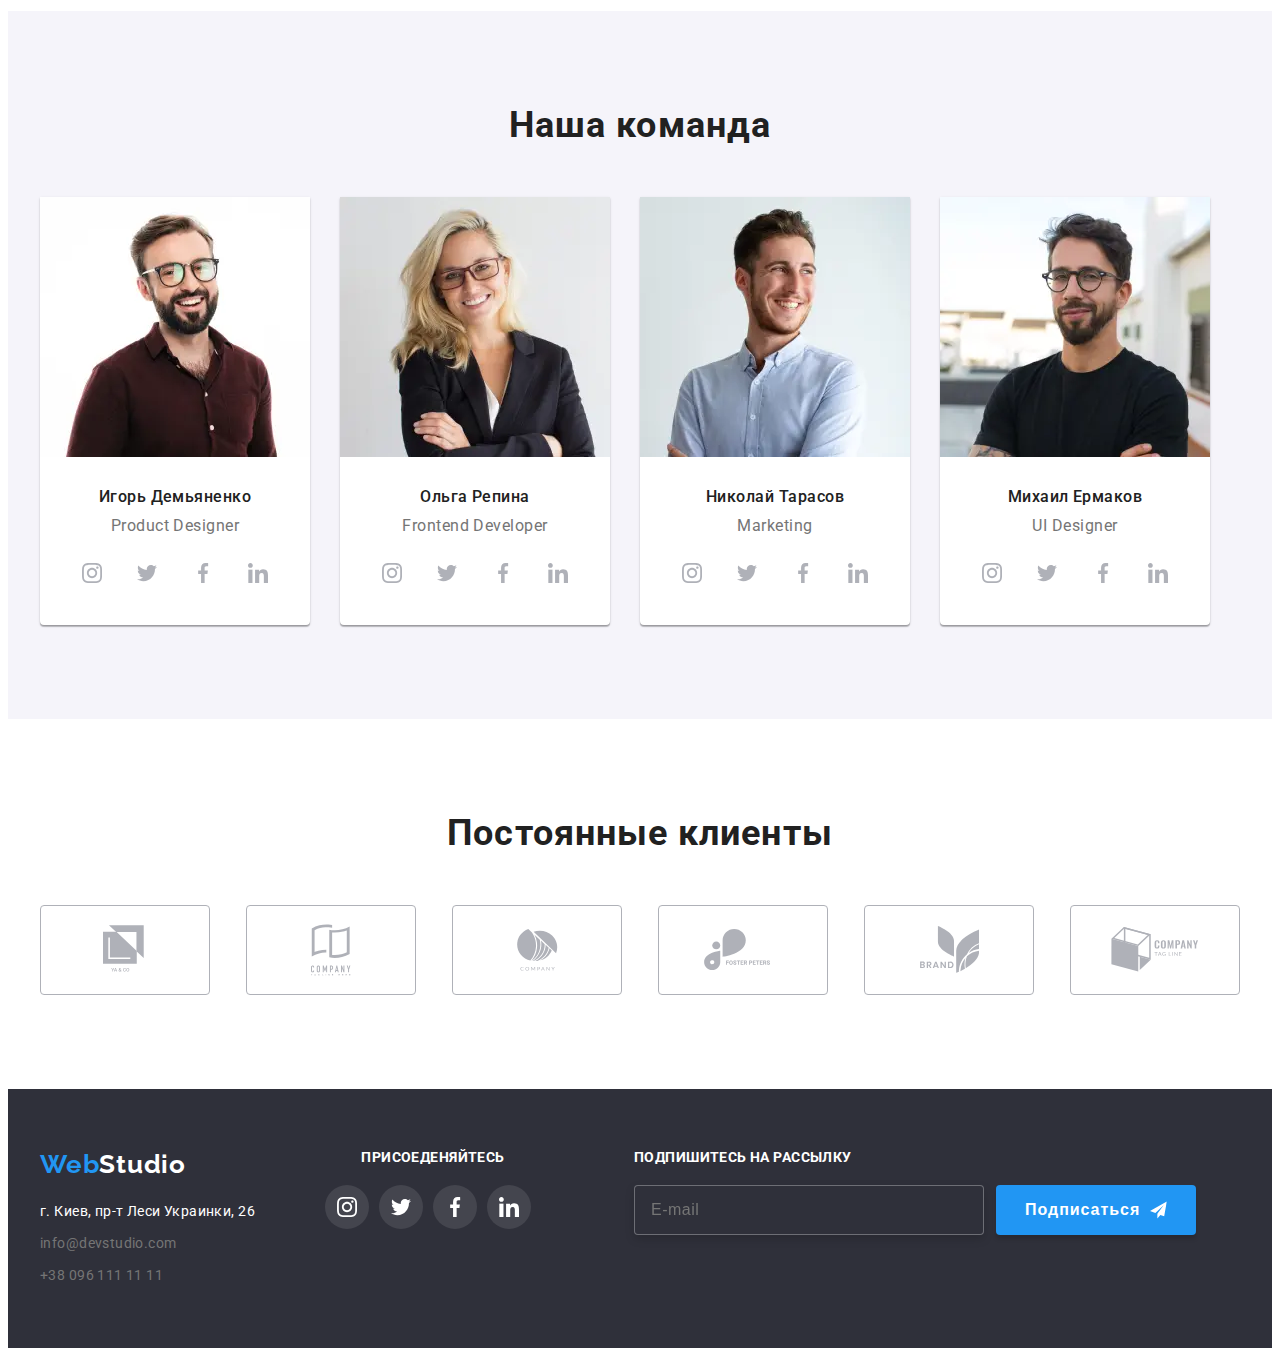
==== commit d63608d3: "add IMG Portfolio" ====
--- a/index.html
+++ b/index.html
@@ -15,7 +15,7 @@
 </head>
 
 <body>
-  <!-- <header class="header">
+  <header class="header">
     <div class="container">
       <nav class="navigation">
         <a class="logo link" href="./index.html"><span class="logo-item">Web</span>Studio</a>
@@ -49,7 +49,7 @@
         </li>
       </ul>
     </div>
-  </header> -->
+  </header>
 
   <main>
     <!-- HERO -->
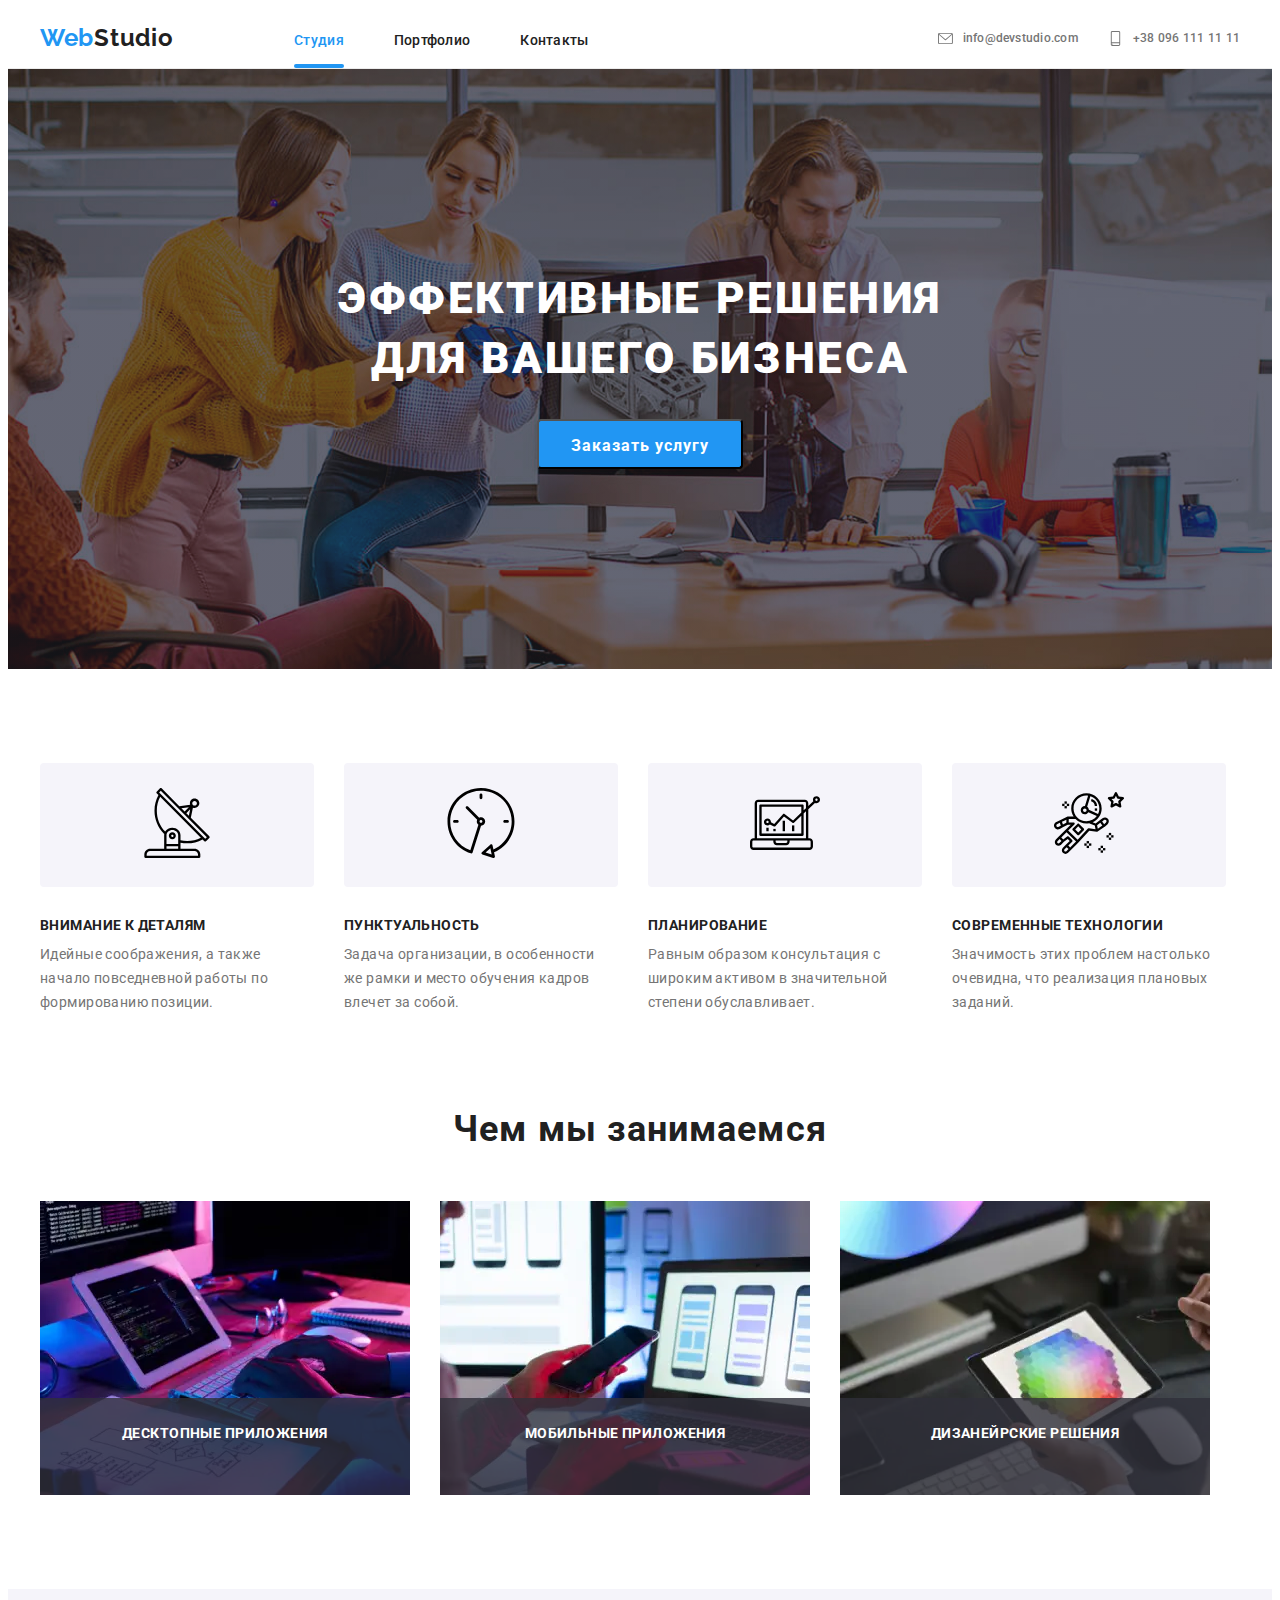
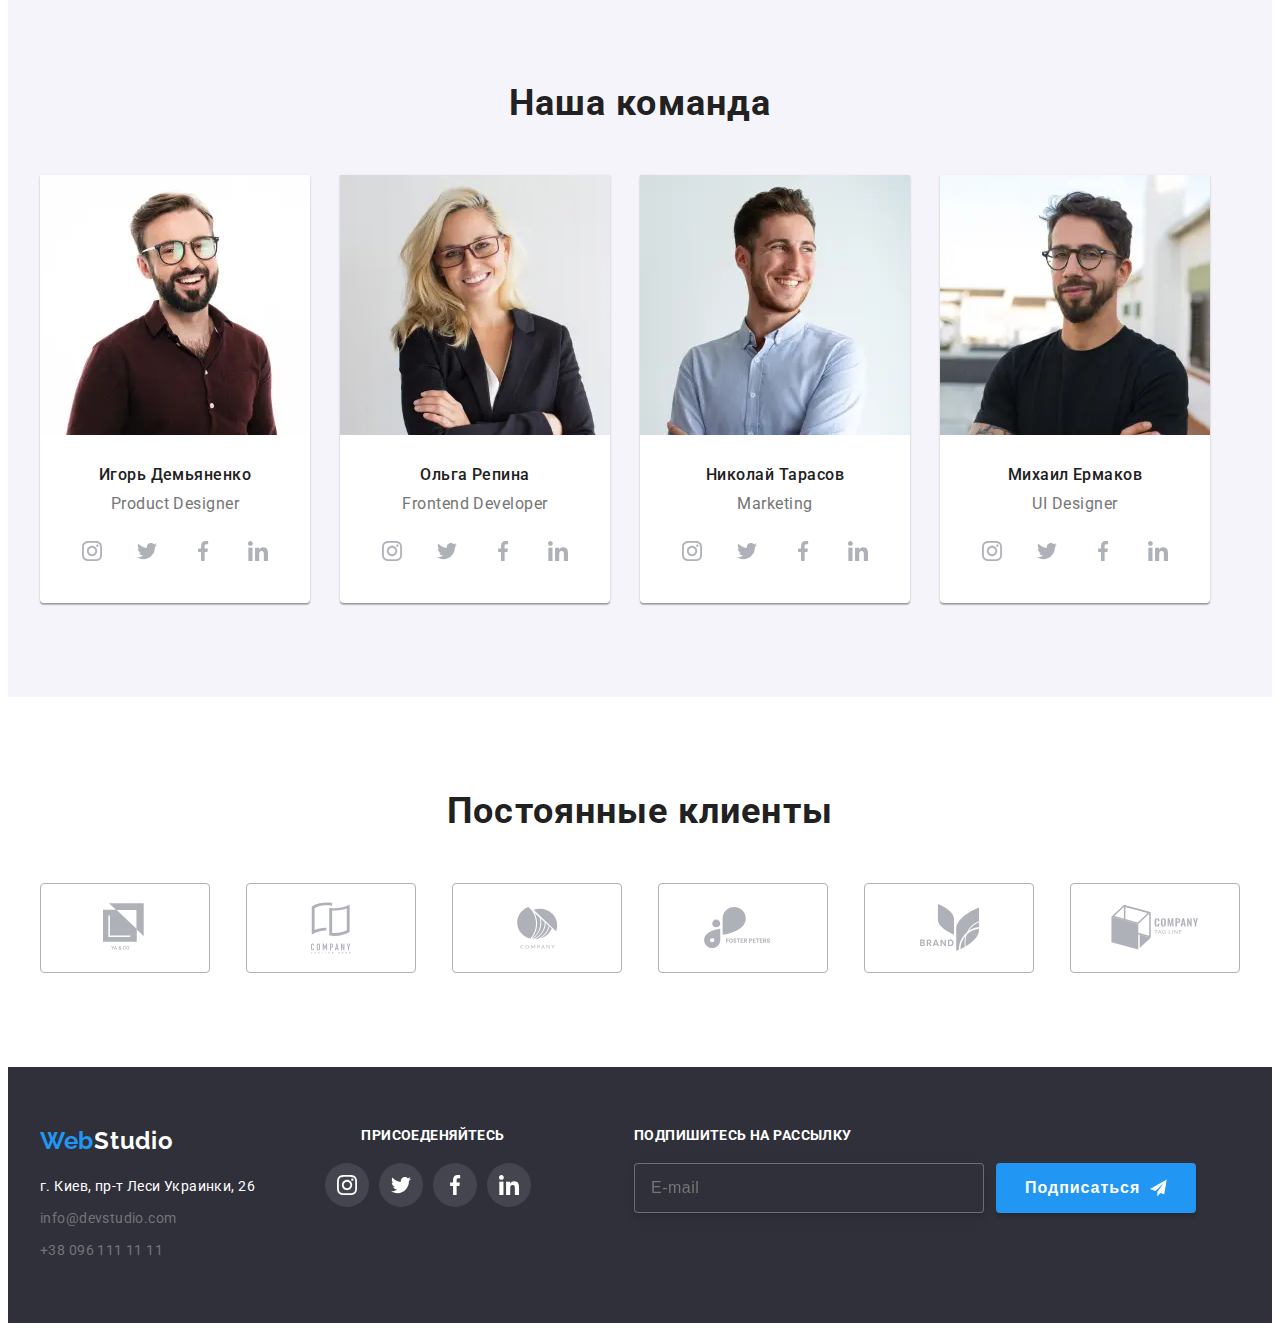
==== commit e50d2e19: "Адаптация Footer" ====
--- a/index.html
+++ b/index.html
@@ -17,37 +17,74 @@
 <body>
   <header class="header">
     <div class="container">
+
       <nav class="navigation">
         <a class="logo link" href="./index.html"><span class="logo-item">Web</span>Studio</a>
 
-        <ul class="navigation-list list">
-          <li class="navigation-list-item">
-            <a class="navigation-list-link link activ navigation-list-link-activ" href="index.html">Студия</a>
-          </li>
-          <li class="navigation-list-item">
-            <a class="navigation-list-link link" href="portfolio.html">Портфолио</a>
-          </li>
-          <li class="navigation-list-item">
-            <a class="navigation-list-link link" href="#">Кoнтакты</a>
-          </li>
-        </ul>
-      </nav>
-
-      <ul class="address list">
-        <li class="contact-info-item">
-          <a class="contact-info link" href="mailto:info@devstudio.com">
-            <svg class="contact-icon">
-              <use href="./images/sprite.svg#icon-envelope"></use>
-            </svg>info@devstudio.com</a>
-        </li>
-        <li class="contact-info-item">
-          <a class="contact-info link" href="tel:+380961111111">
-            <svg class="contact-icon" width="10" height="16">
-              <use href="./images/sprite.svg#icon-smartphone"></use>
-            </svg>
-            +38 096 111 11 11</a>
-        </li>
-      </ul>
+        <button type="button" class="menu-btn-mobile"
+        aria-expanded="false"
+        aria-controls="menu-container"
+        data-menu-button >
+
+          <svg class="menu-btn-icon" aria-label="Переключатель мобильного меню">
+
+            <use class="icon-menu" href="./images/sprite.svg#icon-menu"></use>
+            <use class="icon-cross" href="./images/sprite.svg#icon-close"></use>
+            
+          </svg>
+
+        </button>
+
+        <div class="menu-mobile" id="menu-container" data-menu> 
+
+          <div class="nav-block">
+            <ul class="navigation-list list">
+              <li class="navigation-list-item">
+                <a class="navigation-list-link link activ navigation-list-link-activ" href="index.html">Студия</a>
+              </li>
+              <li class="navigation-list-item">
+                <a class="navigation-list-link link" href="portfolio.html">Портфолио</a>
+              </li>
+              <li class="navigation-list-item">
+                <a class="navigation-list-link link" href="#">Кoнтакты</a>
+              </li>
+            </ul>
+          </div>
+          <div class="contacts">
+            <ul class="address list">
+              <li class="contact-info-item">
+                <a class="contact-info contact-info-mail link" href="mailto:info@devstudio.com">
+                  <svg class="contact-icon">
+                    <use href="./images/sprite.svg#icon-envelope"></use>
+                  </svg>info@devstudio.com</a>
+              </li>
+              <li class="contact-info-item">
+                <a class="contact-info contact-info-tel link" href="tel:+380961111111">
+                  <svg class="contact-icon" width="10" height="16">
+                    <use href="./images/sprite.svg#icon-smartphone"></use>
+                  </svg>
+                  +38 096 111 11 11</a>
+              </li>
+            </ul>
+          </div>
+          <div class="mobile-social">
+            <ul class="mobile-socisal-list list">
+              <li class="mobile-social-item">
+                <a class="mobile-social-link link" href="">Instagram</a>
+              </li>
+              <li class="mobile-social-item">
+                <a class="mobile-social-link link" href="">Twitter</a>
+              </li>
+              <li class="mobile-social-item">
+                <a class="mobile-social-link link" href="">Facebook</a>
+              </li>
+              <li class="mobile-social-item">
+                <a class="mobile-social-link link" href="">LinkedIn</a>
+              </li>
+            </ul>
+          </div>
+        </div> 
+      </nav> 
     </div>
   </header>
 
@@ -555,7 +592,7 @@
   </footer>
 
   <!-- MODAL -->
-  <!-- <div class="bacdrop is-hidden" data-modal> 
+  <div class="bacdrop is-hidden" data-modal> 
     <div class="modal">
 
       <button type="button" class="close-btn" >
@@ -608,9 +645,10 @@
             <button type="submit" class="modal-form-btn">Отправить</button>
         </form>
     </div>
-  </div> -->
+  </div>
 
   <script src="./js/modal.js"></script>
+  <script src="./js/menu.js"></script>
 </body>
 
 </html>--- a/css/main.min.css
+++ b/css/main.min.css
@@ -1,2 +1,2 @@
-.visually-hidden{position:absolute !important;clip:rect(1px 1px 1px 1px);clip:rect(1px, 1px, 1px, 1px);padding:0 !important;border:0 !important;height:1px !important;width:1px !important;overflow:hidden}:root{--main-font: "Roboto", sans-serif;--secondary-font: "Raleway", sans-serif;--accent-color-white: #ffffff;--accent-color-black: #212121;--accent-color-blue: #2196f3;--accent-color-grey: #757575}body{font-family:var(--main-font)}.address{font-style:normal}.list{list-style:none}.link{text-decoration:none}h1,h2,h3,h4,h5,h6{margin:0}ul,ol{margin:0;padding:0}p{margin:0}img{display:block}.container{width:100%;padding:0 15px}@media screen and (min-width: 480px){.container{max-width:480px;margin:0 auto}}@media screen and (min-width: 768px){.container{max-width:768px;padding:0 15px}}@media screen and (min-width: 1200px){.container{max-width:1200px;padding:0 15px}}@media screen and (min-width: 480px){.section{padding:60px 0}}@media screen and (min-width: 768px){.section{padding:60px 0}}@media screen and (min-width: 1200px){.section{padding:94px 0}}.bacdrop{position:fixed;left:0;top:0;width:100%;height:100%;background-color:rgba(0,0,0,0.2)}.bacdrop.is-hidden{transition:all 500ms linear 500ms}.modal{position:absolute;top:50%;left:50%;transform:translate(-50%, -50%);width:528px;min-height:581px;background-color:var(--accent-color-white);transition:transform 250ms cubic-bezier(0.4, 0, 0.2, 1);padding:40px}.bacdrop.is-hidden .modal{transform:translate(-50%, 50%) scale(0);transition:transform 500ms linear 0ms}.close-btn{position:absolute;top:8px;right:8px;width:30px;height:30px;background-color:var(--accent-color-white);border:1px solid rgba(0,0,0,0.1);border-radius:50%;cursor:pointer;transition:fill 250ms cubic-bezier(0.4, 0, 0.2, 1)}.close-btn:hover{fill:var(--accent-color-blue)}.close-btn-icon{width:18px;height:18px;display:flex;align-items:center}.is-hidden{opacity:0;visibility:hidden;pointer-events:none}.modal-form{display:flex;flex-direction:column}.modal-text{font-weight:bold;font-size:20px;line-height:23px;text-align:center;letter-spacing:0.03em;color:#212121;margin-bottom:12px}.modal-form-field{margin-bottom:10px;font-size:12px;line-height:14px;letter-spacing:0.01em;color:#757575}.modal-form-input-wrapper{position:relative;display:block;margin-top:4px}.modal-form-input{width:100%;height:40px;padding-left:42px;background:#ffffff;border:1px solid rgba(33,33,33,0.2);border-radius:4px;transition:border-color 250ms cubic-bezier(0.4, 0, 0.2, 1)}.modal-form-input:focus{outline:none;border-color:var(--accent-color-blue)}.modal-form-icon{position:absolute;top:50%;left:12px;transform:translateY(-50%);display:block;width:18px;height:18px;transition:fill 250ms cubic-bezier(0.4, 0, 0.2, 1)}.modal-form-input:focus+.modal-form-icon{fill:var(--accent-color-blue)}.modal-form-massage{width:100%;height:120px;border:1px solid rgba(33,33,33,0.2);border-radius:4px;padding:12px 16px;margin-top:4px;resize:none;transition:border-color 250ms cubic-bezier(0.4, 0, 0.2, 1);font-weight:normal;font-size:14px;line-height:16px;letter-spacing:0.01em;color:rgba(117,117,117,0.5)}.modal-form-massage:focus{outline:none;border-color:var(--accent-color-blue)}.modal-form-policy-text{margin-bottom:30px;font-size:14px;line-height:24px;letter-spacing:0.03em;color:#757575;display:flex;align-items:center}.modal-form-policy-text::before{content:"";display:inline-block;width:15px;height:15px;border:1px solid #000;margin-right:7px}.modal-form-policy:checked+.modal-form-policy-text::before{background-image:url("data:image/svg+xml;charset=utf8,%3Csvg width='16' height='16' viewBox='0 0 16 15' fill='none' xmlns='http://www.w3.org/2000/svg'%3E%3Crect width='16' height='15' rx='2' fill='%232196F3'/%3E%3Cpath d='M3.95703 7.75166L3.88825 7.68604L3.81923 7.75141L2.93123 8.59258L2.85486 8.66492L2.93097 8.73753L6.42671 12.0724L6.49574 12.1382L6.56476 12.0724L14.069 4.91352L14.1449 4.84116L14.069 4.76881L13.1873 3.92764L13.1183 3.86183L13.0493 3.92761L6.49577 10.1735L3.95703 7.75166Z' fill='white' stroke='white' stroke-width='0.2'/%3E%3C/svg%3E");border:0;border-radius:2px}.modal-form-btn{font-weight:bold;font-size:16px;line-height:1.875;letter-spacing:0.06em;color:var(--accent-color-white);background:var(--accent-color-blue);max-width:200px;height:50px;box-shadow:0px 4px 4px rgba(0,0,0,0.15);border-radius:4px;cursor:pointer;padding:10px 55px;display:block;margin:0 auto;border:0}.modal-form-policy-text-link{font-size:14px;line-height:24px;letter-spacing:0.03em;color:var(--accent-color-blue);text-decoration-skip-ink:none;padding-left:3px}.header{padding-top:25px;padding-bottom:25px;border:1px solid #ececec}.header .container{display:flex;align-items:center}.header .logo{margin-right:93px}.header .address{margin-left:auto}.navigation{display:flex;align-items:center}.navigation-list{display:flex}.navigation-list .activ{color:var(--accent-color-blue)}.contact-info:not(:first-child){margin-left:50px}.contact-info:hover,.contact-info:focus{color:var(--accent-color-blue)}.logo{font-family:var(--secondary-font);font-weight:bold;font-size:26px;line-height:1.192;letter-spacing:0.03em;color:var(--accent-color-black)}.logo-item{color:var(--accent-color-blue)}.navigation-list-item:not(:last-child){margin-right:50px}.navigation-list-link{font-weight:500;font-size:14px;line-height:1.142;letter-spacing:0.02em;color:var(--accent-color-black);transition:color 250ms cubic-bezier(0.4, 0, 0.2, 1)}.navigation-list-link:hover,.navigation-list-link:focus{color:var(--accent-color-blue)}.navigation-list-link{position:relative}.navigation-list-link-activ::after{content:"";position:absolute;bottom:-32px;left:0;display:block;width:100%;height:4px;background:var(--accent-color-blue);border-radius:2px}.contact-info{font-weight:500;font-size:14px;line-height:1.142;letter-spacing:0.02em;color:var(--accent-color-grey);display:flex;align-items:center;transition:fill 250ms cubic-bezier(0.4, 0, 0.2, 1)}.contact-info:hover,.contact-info:focus{fill:var(--accent-color-blue)}.contact-info:hover .contact-icon,.contact-info:focus .contact-icon{fill:var(--accent-color-blue)}.address{display:flex}.contact-info-item:not(:first-child){margin-left:30px}.contact-icon{width:15px;height:15px;margin-right:10px;fill:#757575}.title-page{padding:118px 0;background-color:#2f303a;background-image:linear-gradient(rgba(47,48,58,0.4), rgba(47,48,58,0.4)),url("../images/hero/hero-1x.jpg");background-repeat:no-repeat;background-position:center top;background-size:480px 400px}@media screen and (min-device-pixel-ratio: 2) and (min-width: 320px), screen and (min-resolution: 192dpi) and (min-width: 320px), screen and (min-resolution: 2dppx) and (min-width: 320px){.title-page{background-image:linear-gradient(rgba(47,48,58,0.4), rgba(47,48,58,0.4)),url("../images/hero/hero-2x.jpg")}}.home-page{font-weight:900;font-size:26px;line-height:1.615;text-align:center;letter-spacing:0.06em;text-transform:uppercase;color:var(--accent-color-white);margin-bottom:30px;max-width:360px}.title{display:flex;flex-direction:column;align-items:center}.button-title{font-family:"Roboto", sans-serif;font-weight:bold;font-size:16px;line-height:1.875;letter-spacing:0.06em;color:var(--accent-color-white);background:var(--accent-color-blue);min-width:200px;height:50px;border-radius:4px;box-shadow:0px 4px 4px rgba(0,0,0,0.15);cursor:pointer;padding:10px 32px}@media screen and (min-width: 768px){.title-page{background-image:linear-gradient(rgba(47,48,58,0.4), rgba(47,48,58,0.4)),url("../images/hero/hero_tablet-1x.jpg");background-size:768px 400px}}@media screen and (min-width: 768px) and (min-device-pixel-ratio: 2) and (min-width: 768px), screen and (min-width: 768px) and (min-resolution: 192dpi) and (min-width: 768px), screen and (min-width: 768px) and (min-resolution: 2dppx) and (min-width: 768px){.title-page{background-image:linear-gradient(rgba(47,48,58,0.4), rgba(47,48,58,0.4)),url("../images/hero/hero_tablet-2x.jpg")}}@media screen and (min-width: 1200px){.title-page{padding:200px 0 200px 0;background-image:linear-gradient(rgba(47,48,58,0.4), rgba(47,48,58,0.4)),url("../images/hero/hero_desk-1x.jpg");background-size:1600px 600px}.home-page{font-size:44px;line-height:1.363;max-width:700px}}@media screen and (min-width: 1200px) and (min-device-pixel-ratio: 2) and (min-width: 1200px), screen and (min-width: 1200px) and (min-resolution: 192dpi) and (min-width: 1200px), screen and (min-width: 1200px) and (min-resolution: 2dppx) and (min-width: 1200px){.title-page{background-image:linear-gradient(rgba(47,48,58,0.4), rgba(47,48,58,0.4)),url("../images/hero/hero_desk-2x.jpg")}}.about-icon-container{padding:25px 192px;background:#f5f4fa;border-radius:4px;margin-bottom:30px}.about-icon{width:70px;height:70px}.about-list-item-title{font-weight:bold;font-size:14px;line-height:1.142;letter-spacing:0.03em;text-transform:uppercase;color:#212121;margin-bottom:10px}.about-list-item-text{font-size:14px;line-height:1.714;letter-spacing:0.03em;color:#757575}@media screen and (min-width: 480px) and (max-width: 767px){.about-list-item:not(:last-child){margin-bottom:30px}.about-list-item-title{text-align:center}}@media screen and (min-width: 768px) and (max-width: 1199px){.about-list{display:flex;flex-wrap:wrap;margin:-15px}.about-list-item{flex-basis:calc(100% / 3 - 15px);margin:15px}.about-icon-container{padding:25px 142px}}@media screen and (min-width: 1200px){.about{padding-bottom:0}.about.container{display:flex;flex-direction:column}.about-list{display:flex;align-items:center}.about-list-item:not(:last-child){margin-right:30px}.about-list-item-text{width:260px}.about-icon{width:70px;height:70px}.about-icon-container{padding:25px 102px}}@media screen and (min-width: 320px) and (max-width: 1199px){.about-img-container{display:none}}@media screen and (min-width: 1200px){.about-title{font-weight:bold;font-size:36px;line-height:1.166;text-align:center;letter-spacing:0.03em;color:var(--accent-color-black);margin-bottom:50px}.about-title-list-item:not(:last-child){margin-right:30px}.about-title-list{display:flex;position:relative}.about-text-overlay{position:absolute;bottom:0;width:370px;height:70px;font-weight:bold;font-size:14px;line-height:16px;text-align:center;letter-spacing:0.03em;text-transform:uppercase;color:var(--accent-color-white);background:rgba(47,48,58,0.8);padding-top:27px}.about-img{width:370px;height:294px}}.command{background:#f5f4fa}.command-title{font-weight:bold;font-size:28px;line-height:1.178;text-align:center;letter-spacing:0.03em;color:#212121;margin-bottom:30px}.command-list-item{background:#ffffff;box-shadow:0px 1px 3px rgba(0,0,0,0.12),0px 1px 1px rgba(0,0,0,0.14),0px 2px 1px rgba(0,0,0,0.2);border-radius:0px 0px 4px 4px}.command-img{width:100%;height:460px}.command-wraper{padding:30px 122px 25px 122px}.command-list-title{font-weight:500;font-size:16px;line-height:1.187;text-align:center;letter-spacing:0.03em;color:#212121}.command-list-text{font-size:16px;line-height:1.187;text-align:center;letter-spacing:0.03em;color:#757575;padding-top:10px;padding-bottom:16px}.social-list{display:flex}.social-list-icon{width:20px;height:20px;fill:#afb1b8}.social-list-link{display:flex;align-items:center;justify-content:center;width:44px;height:44px;border-radius:50%;background-color:var(--accent-color-white)}.social-list-item:not(:last-child){margin-right:10px}@media screen and (min-width: 480px) and (max-width: 767px){.command-list-item:not(:last-child){margin-bottom:30px}}@media screen and (min-width: 768px) and (max-width: 1199px){.command-img{width:354px;height:374px}.command-wraper{padding:30px 74px 25px 74px}.command-list{display:flex;flex-wrap:wrap;margin:-15px}.command-list-item{flex-basis:calc(100% / 3 - 15px);margin:15px}}@media screen and (min-width: 1200px){.command{display:flex;align-items:center;flex-direction:column}.command-list{display:flex}.command-title{font-weight:bold;font-size:36px;line-height:1.166;margin-bottom:50px}.command-img{width:270px;height:260px}.command-list-item:not(:last-child){margin-right:30px}.command-wraper{padding:30px}.social-list{display:flex;justify-content:space-between}.social-list-item:not(:last-child){margin-right:10px}.social-list-link{transition:background-color 250ms cubic-bezier(0.4, 0, 0.2, 1)}.social-list-link:hover,.social-list-link:focus{background-color:var(--accent-color-blue)}.social-list-icon{transition:fill 250ms cubic-bezier(0.4, 0, 0.2, 1)}.social-list-link:hover .social-list-icon,.social-list-link:focus .social-list-icon{fill:var(--accent-color-white)}}.clients-title{font-weight:bold;font-size:28px;line-height:1.178px;text-align:center;letter-spacing:0.03em;color:#212121;margin-bottom:30px}.clients-list-link{display:flex;justify-content:center;align-items:center;border:1px solid #afb1b8;box-sizing:border-box;border-radius:4px;width:210px;height:90px}.clients-list-link:hover,.clients-list-link:focus{border:1px solid var(--accent-color-blue)}.clients-list-link:hover .clients-icon,.clients-list-link:focus .clients-icon{fill:var(--accent-color-blue)}.clients-icon{fill:#afb1b8;width:55px;height:40px}@media screen and (min-width: 480px) and (max-width: 767px){.clients-list{display:flex;flex-wrap:wrap;margin:-15px}.clients-list-item{flex-basis:calc(100% / 2 - 15%);margin:15px}}@media screen and (min-width: 768px) and (max-width: 1199px){.clients-list{display:flex;flex-wrap:wrap;margin:-15px}.clients-list-item{flex-basis:calc(100% / 3 - 15%);margin:15px}.clients-list-link{width:225px;height:90px}}@media screen and (min-width: 1200px){.clients-list{display:flex;justify-content:space-between}.clients-list-link{width:170px;height:90px}.clients-icon{transition:fill 250ms cubic-bezier(0.4, 0, 0.2, 1)}.clients-icon1{width:45px;height:50px}.clients-icon2{width:40px;height:52px}.clients-icon3{width:41px;height:42px}.clients-icon4{width:79px;height:42px}.clients-icon5{width:59px;height:47px}.clients-icon6{width:88px;height:45px}.clients-title{font-weight:bold;font-size:36px;line-height:1.166;margin-bottom:50px}}.footer{background-color:#2f303a;display:flex}.footer-section{padding-top:60px;padding-bottom:60px}.footer-list{margin-top:20px}.logo-item-white{color:var(--accent-color-white)}.footer-list-item:not(:last-child){margin-bottom:8px}.footer-address{color:var(--accent-color-white)}.footer-list-link{font-weight:normal;font-size:14px;line-height:1.714;letter-spacing:0.03em;color:var(--accent-color-grey)}@media screen and (min-width: 480px) and (max-width: 767px){.footer-social-container{padding-top:60px;padding-bottom:60px}.footer{text-align:center}}.footer-social-text,.footer-form-text{font-weight:bold;font-size:14px;line-height:1.142;text-align:center;letter-spacing:0.03em;text-transform:uppercase;color:#ffffff;margin-bottom:20px}.footer-social-list{display:flex;align-items:center;justify-content:center}.footer-social-list-link{display:flex;justify-content:center;align-items:center;width:44px;height:44px;border-radius:50%;background-color:rgba(255,255,255,0.1);margin-right:10px}.footer-social-list-icon{width:20px;height:20px;fill:var(--accent-color-white)}.footer-form-btn{width:200px;height:50px;background:#2196f3;box-shadow:0px 4px 4px rgba(0,0,0,0.15);border-radius:4px;font-weight:bold;font-size:16px;line-height:30px;display:flex;align-items:center;text-align:center;letter-spacing:0.06em;color:#ffffff;padding:10px 29px;border:0;cursor:pointer}.footer-icon-btn{width:30px;height:30px;fill:var(--accent-color-white);padding-left:10px}.footer-form-input{width:450px;height:50px;font-size:16px;line-height:1.875;letter-spacing:0.03em;color:rgba(255,255,255,0.6);padding-left:16px;background:#2f303a;border:1px solid rgba(255,255,255,0.3);box-sizing:border-box;filter:drop-shadow(0px 4px 4px rgba(0,0,0,0.15));border-radius:4px}@media screen and (min-width: 480px) and (max-width: 1199px){.footer-form-wrapper{display:flex;flex-direction:column;align-items:center}.footer-form-btn{margin-top:20px}}@media screen and (min-width: 768px) and (max-width: 1199px){.footer-tablet-container{display:flex;justify-content:center;margin-bottom:60px}.footer-address-container{margin-right:165px}}@media screen and (min-width: 1200px){.footer-list{margin-right:70px}.footer-container{display:flex}.footer-tablet-container{display:flex;justify-content:center}.footer-form-wrapper{display:flex}.footer-form{margin-left:93px}.footer-form-input{width:350px;margin-right:12px}.footer-form-text{text-align:left}.footer-social-list-link{transition:background-color 250ms cubic-bezier(0.4, 0, 0.2, 1)}.footer-social-list-link:hover,.footer-social-list-link:focus{background-color:var(--accent-color-blue)}}
+.visually-hidden{position:absolute !important;clip:rect(1px 1px 1px 1px);clip:rect(1px, 1px, 1px, 1px);padding:0 !important;border:0 !important;height:1px !important;width:1px !important;overflow:hidden}:root{--main-font: "Roboto", sans-serif;--secondary-font: "Raleway", sans-serif;--accent-color-white: #ffffff;--accent-color-black: #212121;--accent-color-blue: #2196f3;--accent-color-grey: #757575}body{font-family:var(--main-font)}.address{font-style:normal}.list{list-style:none}.link{text-decoration:none}h1,h2,h3,h4,h5,h6{margin:0}ul,ol{margin:0;padding:0}p{margin:0}img{display:block}.container{width:100%;padding:0 15px}@media screen and (min-width: 480px){.container{max-width:480px;margin:0 auto}}@media screen and (min-width: 768px){.container{max-width:768px;padding:0 15px}}@media screen and (min-width: 1200px){.container{max-width:1200px;padding:0 15px}}@media screen and (min-width: 480px){.section{padding:60px 0}}@media screen and (min-width: 768px){.section{padding:60px 0}}@media screen and (min-width: 1200px){.section{padding:94px 0}}.bacdrop{position:fixed;left:0;top:0;width:100%;height:100%;background-color:rgba(0,0,0,0.2);overflow-y:scroll}.bacdrop.is-hidden{transition:all 500ms linear 500ms}.modal{position:absolute;top:50%;left:50%;transform:translate(-50%, -50%);width:528px;min-height:581px;background-color:var(--accent-color-white);transition:transform 250ms cubic-bezier(0.4, 0, 0.2, 1);padding:40px}.bacdrop.is-hidden .modal{display:none;transform:translate(-50%, 50%) scale(0);transition:transform 500ms linear 0ms}.is-hidden{opacity:0;visibility:hidden;pointer-events:none}.close-btn{position:absolute;top:8px;right:8px;width:30px;height:30px;background-color:var(--accent-color-white);border:1px solid rgba(0,0,0,0.1);border-radius:50%;cursor:pointer;transition:fill 250ms cubic-bezier(0.4, 0, 0.2, 1)}.close-btn:hover{fill:var(--accent-color-blue)}.close-btn-icon{width:18px;height:18px;display:flex;align-items:center}.modal-form{display:flex;flex-direction:column}.modal-text{font-weight:bold;font-size:20px;line-height:23px;text-align:center;letter-spacing:0.03em;color:#212121;margin-bottom:12px}.modal-form-field{margin-bottom:10px;font-size:12px;line-height:14px;letter-spacing:0.01em;color:#757575}.modal-form-input-wrapper{position:relative;display:block;margin-top:4px}.modal-form-input{width:100%;height:40px;padding-left:42px;background:#ffffff;border:1px solid rgba(33,33,33,0.2);border-radius:4px;transition:border-color 250ms cubic-bezier(0.4, 0, 0.2, 1)}.modal-form-input:focus{outline:none;border-color:var(--accent-color-blue)}.modal-form-icon{position:absolute;top:50%;left:12px;transform:translateY(-50%);display:block;width:18px;height:18px;transition:fill 250ms cubic-bezier(0.4, 0, 0.2, 1)}.modal-form-input:focus+.modal-form-icon{fill:var(--accent-color-blue)}.modal-form-massage{width:100%;height:120px;border:1px solid rgba(33,33,33,0.2);border-radius:4px;padding:12px 16px;margin-top:4px;resize:none;transition:border-color 250ms cubic-bezier(0.4, 0, 0.2, 1);font-weight:normal;font-size:14px;line-height:16px;letter-spacing:0.01em;color:rgba(117,117,117,0.5)}.modal-form-massage:focus{outline:none;border-color:var(--accent-color-blue)}.modal-form-policy-text{margin-bottom:30px;font-size:14px;line-height:24px;letter-spacing:0.03em;color:#757575;display:flex;align-items:center}.modal-form-policy-text::before{content:"";display:inline-block;width:15px;height:15px;border:1px solid #000;margin-right:7px}.modal-form-policy:checked+.modal-form-policy-text::before{background-image:url("data:image/svg+xml;charset=utf8,%3Csvg width='16' height='16' viewBox='0 0 16 15' fill='none' xmlns='http://www.w3.org/2000/svg'%3E%3Crect width='16' height='15' rx='2' fill='%232196F3'/%3E%3Cpath d='M3.95703 7.75166L3.88825 7.68604L3.81923 7.75141L2.93123 8.59258L2.85486 8.66492L2.93097 8.73753L6.42671 12.0724L6.49574 12.1382L6.56476 12.0724L14.069 4.91352L14.1449 4.84116L14.069 4.76881L13.1873 3.92764L13.1183 3.86183L13.0493 3.92761L6.49577 10.1735L3.95703 7.75166Z' fill='white' stroke='white' stroke-width='0.2'/%3E%3C/svg%3E");border:0;border-radius:2px}.modal-form-btn{font-weight:bold;font-size:16px;line-height:1.875;letter-spacing:0.06em;color:var(--accent-color-white);background:var(--accent-color-blue);max-width:200px;height:50px;box-shadow:0px 4px 4px rgba(0,0,0,0.15);border-radius:4px;cursor:pointer;padding:10px 55px;display:block;margin:0 auto;border:0}.modal-form-policy-text-link{font-size:14px;line-height:24px;letter-spacing:0.03em;color:var(--accent-color-blue);text-decoration-skip-ink:none;padding-left:3px}.header{border-bottom:1px solid #ECECEC;position:relative}.header .navigation{display:flex;align-items:center;justify-content:space-between;min-height:60px}.menu-btn-icon{width:40px;height:40px}.menu-btn-icon:hover,.menu-btn-icon:focus{fill:var(--accent-color-blue);cursor:pointer}.menu-btn-mobile{display:inline-flex;border:none;background-color:transparent}@media screen and (min-width: 768px){.menu-btn-mobile{display:none}}.menu-btn-mobile .icon-cross{display:none}.menu-btn-mobile.is-open .icon-cross{display:block}.menu-btn-mobile.is-open .icon-menu{display:none}.menu-mobile{background-color:#ffffff;text-align:center;font-size:20px}@media screen and (max-width: 767px){.menu-mobile{display:none;position:absolute;top:100%;left:0;width:100%;height:580px;padding:0px 84px 50px 15px}.menu-mobile.is-open{display:block;z-index:1}}@media screen and (min-width: 768px){.menu-mobile{display:flex}}.logo{font-family:var(--secondary-font);font-weight:bold;font-size:24px;line-height:1.166;letter-spacing:0.03em;color:var(--accent-color-black)}.logo-item{color:var(--accent-color-blue)}.navigation-list .activ{color:var(--accent-color-blue)}@media screen and (min-width: 768px){.navigation-list{display:flex;align-items:center}}.navigation-list-link{font-weight:500;font-size:40px;line-height:1.175;text-align:center;letter-spacing:0.02em;color:#212121}@media screen and (min-width: 768px){.navigation-list-link{font-weight:500;font-size:14px;line-height:16px;letter-spacing:0.02em}.navigation-list-link:hover,.navigation-list-link:focus{color:#2196f3}}@media screen and (max-width: 767px){.contact-icon{display:none}.nav-block,.contacts{text-align:start}.nav-block{margin-bottom:100px}.contact-info-item:not(:last-child){margin-bottom:30px}.navigation-list-item:not(:last-child){margin-bottom:30px}.contact-info-mail{font-weight:500;font-size:34px;line-height:1.176;letter-spacing:0.02em;color:#2196f3}.contact-info-tel{font-weight:500;font-size:24px;line-height:1.166;letter-spacing:0.02em;color:#757575}}.mobile-socisal-list{display:flex}@media screen and (min-width: 768px){.mobile-socisal-list{display:none}}.mobile-social-link{font-weight:500;font-size:18px;line-height:1.222;letter-spacing:0.02em;color:#2196f3}.mobile-social-item{margin-top:60px}.mobile-social-item:not(:last-child){border-right:1px solid rgba(33,33,33,0.2);padding-right:10px}.mobile-social-item:not(:first-child){padding-left:10px}@media screen and (min-width: 768px){.contact-info-mail:hover,.contact-info-mail:focus,.contact-info-tel:hover,.contact-info-tel:focus{color:var(--accent-color-blue);fill:var(--accent-color-blue)}.contact-info-mail:hover .contact-icon,.contact-info-mail:focus .contact-icon,.contact-info-tel:hover .contact-icon,.contact-info-tel:focus .contact-icon{fill:var(--accent-color-blue)}.contact-info{font-weight:500;font-size:12px;line-height:14px;letter-spacing:0.02em;color:var(--accent-color-grey);display:flex;align-items:center;transition:fill 250ms cubic-bezier(0.4, 0, 0.2, 1)}.contact-icon{width:15px;height:15px;margin-right:10px;fill:#757575}.address{padding:21px 0}.navigation-list-link{position:relative}.navigation-list-link-activ::after{content:"";position:absolute;bottom:-32px;left:0;display:block;width:100%;height:4px;background:var(--accent-color-blue);border-radius:2px}.nav-block{display:flex;margin-right:84px}.navigation-list-item:not(:last-child){margin-right:50px}}@media screen and (max-width: 1199px){.contact-info-item:not(:last-child){margin-bottom:10px}}@media screen and (min-width: 1200px){.address{display:flex}.contact-info-mail{margin-right:30px}.header .navigation{display:flex;align-items:center;justify-content:space-between}.navigation-list{padding-right:265px}.navigation-list-link-activ::after{bottom:-20px}}.title-page{padding:118px 0;background-color:#2f303a;background-image:linear-gradient(rgba(47,48,58,0.4), rgba(47,48,58,0.4)),url("../images/hero/hero-1x.jpg");background-repeat:no-repeat;background-position:center top;background-size:480px 400px}@media screen and (min-device-pixel-ratio: 2) and (min-width: 320px), screen and (min-resolution: 192dpi) and (min-width: 320px), screen and (min-resolution: 2dppx) and (min-width: 320px){.title-page{background-image:linear-gradient(rgba(47,48,58,0.4), rgba(47,48,58,0.4)),url("../images/hero/hero-2x.jpg")}}.home-page{font-weight:900;font-size:26px;line-height:1.615;text-align:center;letter-spacing:0.06em;text-transform:uppercase;color:var(--accent-color-white);margin-bottom:30px;max-width:360px}.title{display:flex;flex-direction:column;align-items:center}.button-title{font-family:"Roboto", sans-serif;font-weight:bold;font-size:16px;line-height:1.875;letter-spacing:0.06em;color:var(--accent-color-white);background:var(--accent-color-blue);min-width:200px;height:50px;border-radius:4px;box-shadow:0px 4px 4px rgba(0,0,0,0.15);cursor:pointer;padding:10px 32px}@media screen and (min-width: 768px){.title-page{background-image:linear-gradient(rgba(47,48,58,0.4), rgba(47,48,58,0.4)),url("../images/hero/hero_tablet-1x.jpg");background-size:768px 400px}}@media screen and (min-width: 768px) and (min-device-pixel-ratio: 2) and (min-width: 768px), screen and (min-width: 768px) and (min-resolution: 192dpi) and (min-width: 768px), screen and (min-width: 768px) and (min-resolution: 2dppx) and (min-width: 768px){.title-page{background-image:linear-gradient(rgba(47,48,58,0.4), rgba(47,48,58,0.4)),url("../images/hero/hero_tablet-2x.jpg")}}@media screen and (min-width: 1200px){.title-page{padding:200px 0 200px 0;background-image:linear-gradient(rgba(47,48,58,0.4), rgba(47,48,58,0.4)),url("../images/hero/hero_desk-1x.jpg");background-size:1600px 600px}.home-page{font-size:44px;line-height:1.363;max-width:700px}}@media screen and (min-width: 1200px) and (min-device-pixel-ratio: 2) and (min-width: 1200px), screen and (min-width: 1200px) and (min-resolution: 192dpi) and (min-width: 1200px), screen and (min-width: 1200px) and (min-resolution: 2dppx) and (min-width: 1200px){.title-page{background-image:linear-gradient(rgba(47,48,58,0.4), rgba(47,48,58,0.4)),url("../images/hero/hero_desk-2x.jpg")}}.about-icon-container{padding:25px 192px;background:#f5f4fa;border-radius:4px;margin-bottom:30px}.about-icon{width:70px;height:70px}.about-list-item-title{font-weight:bold;font-size:14px;line-height:1.142;letter-spacing:0.03em;text-transform:uppercase;color:#212121;margin-bottom:10px}.about-list-item-text{font-size:14px;line-height:1.714;letter-spacing:0.03em;color:#757575}@media screen and (min-width: 480px) and (max-width: 767px){.about-list-item:not(:last-child){margin-bottom:30px}.about-list-item-title{text-align:center}}@media screen and (min-width: 768px) and (max-width: 1199px){.about-list{display:flex;flex-wrap:wrap;margin:-15px}.about-list-item{flex-basis:calc(100% / 3 - 15px);margin:15px}.about-icon-container{padding:25px 142px}}@media screen and (min-width: 1200px){.about{padding-bottom:0}.about.container{display:flex;flex-direction:column}.about-list{display:flex;align-items:center}.about-list-item:not(:last-child){margin-right:30px}.about-list-item-text{width:260px}.about-icon{width:70px;height:70px}.about-icon-container{padding:25px 102px}}@media screen and (min-width: 320px) and (max-width: 1199px){.about-img-container{display:none}}@media screen and (min-width: 1200px){.about-title{font-weight:bold;font-size:36px;line-height:1.166;text-align:center;letter-spacing:0.03em;color:var(--accent-color-black);margin-bottom:50px}.about-title-list-item:not(:last-child){margin-right:30px}.about-title-list{display:flex;position:relative}.about-text-overlay{position:absolute;bottom:0;width:370px;height:70px;font-weight:bold;font-size:14px;line-height:16px;text-align:center;letter-spacing:0.03em;text-transform:uppercase;color:var(--accent-color-white);background:rgba(47,48,58,0.8);padding-top:27px}.about-img{width:370px;height:294px}}.command{background:#f5f4fa}.command-title{font-weight:bold;font-size:28px;line-height:1.178;text-align:center;letter-spacing:0.03em;color:#212121;margin-bottom:30px}.command-list-item{background:#ffffff;box-shadow:0px 1px 3px rgba(0,0,0,0.12),0px 1px 1px rgba(0,0,0,0.14),0px 2px 1px rgba(0,0,0,0.2);border-radius:0px 0px 4px 4px}.command-img{width:100%;height:460px}.command-wraper{padding:30px 122px 25px 122px}.command-list-title{font-weight:500;font-size:16px;line-height:1.187;text-align:center;letter-spacing:0.03em;color:#212121}.command-list-text{font-size:16px;line-height:1.187;text-align:center;letter-spacing:0.03em;color:#757575;padding-top:10px;padding-bottom:16px}.social-list{display:flex}.social-list-icon{width:20px;height:20px;fill:#afb1b8}.social-list-link{display:flex;align-items:center;justify-content:center;width:44px;height:44px;border-radius:50%;background-color:var(--accent-color-white)}.social-list-item:not(:last-child){margin-right:10px}@media screen and (min-width: 480px) and (max-width: 767px){.command-list-item:not(:last-child){margin-bottom:30px}}@media screen and (min-width: 768px) and (max-width: 1199px){.command-img{width:354px;height:374px}.command-wraper{padding:30px 74px 25px 74px}.command-list{display:flex;flex-wrap:wrap;margin:-15px}.command-list-item{flex-basis:calc(100% / 3 - 15px);margin:15px}}@media screen and (min-width: 1200px){.command{display:flex;align-items:center;flex-direction:column}.command-list{display:flex}.command-title{font-weight:bold;font-size:36px;line-height:1.166;margin-bottom:50px}.command-img{width:270px;height:260px}.command-list-item:not(:last-child){margin-right:30px}.command-wraper{padding:30px}.social-list{display:flex;justify-content:space-between}.social-list-item:not(:last-child){margin-right:10px}.social-list-link{transition:background-color 250ms cubic-bezier(0.4, 0, 0.2, 1)}.social-list-link:hover,.social-list-link:focus{background-color:var(--accent-color-blue)}.social-list-icon{transition:fill 250ms cubic-bezier(0.4, 0, 0.2, 1)}.social-list-link:hover .social-list-icon,.social-list-link:focus .social-list-icon{fill:var(--accent-color-white)}}.clients-title{font-weight:bold;font-size:28px;line-height:1.178px;text-align:center;letter-spacing:0.03em;color:#212121;margin-bottom:30px}.clients-list-link{display:flex;justify-content:center;align-items:center;border:1px solid #afb1b8;box-sizing:border-box;border-radius:4px;width:210px;height:90px}.clients-list-link:hover,.clients-list-link:focus{border:1px solid var(--accent-color-blue)}.clients-list-link:hover .clients-icon,.clients-list-link:focus .clients-icon{fill:var(--accent-color-blue)}.clients-icon{fill:#afb1b8;width:55px;height:40px}@media screen and (min-width: 480px) and (max-width: 767px){.clients-list{display:flex;flex-wrap:wrap;margin:-15px}.clients-list-item{flex-basis:calc(100% / 2 - 15%);margin:15px}}@media screen and (min-width: 768px) and (max-width: 1199px){.clients-list{display:flex;flex-wrap:wrap;margin:-15px}.clients-list-item{flex-basis:calc(100% / 3 - 15%);margin:15px}.clients-list-link{width:225px;height:90px}}@media screen and (min-width: 1200px){.clients-list{display:flex;justify-content:space-between}.clients-list-link{width:170px;height:90px}.clients-icon{transition:fill 250ms cubic-bezier(0.4, 0, 0.2, 1)}.clients-icon1{width:45px;height:50px}.clients-icon2{width:40px;height:52px}.clients-icon3{width:41px;height:42px}.clients-icon4{width:79px;height:42px}.clients-icon5{width:59px;height:47px}.clients-icon6{width:88px;height:45px}.clients-title{font-weight:bold;font-size:36px;line-height:1.166;margin-bottom:50px}}.footer{background-color:#2f303a;display:flex}.footer-section{padding-top:60px;padding-bottom:60px}.footer-list{margin-top:20px}.logo-item-white{color:var(--accent-color-white)}.footer-list-item:not(:last-child){margin-bottom:8px}.footer-address{color:var(--accent-color-white)}.footer-list-link{font-weight:normal;font-size:14px;line-height:1.714;letter-spacing:0.03em;color:var(--accent-color-grey)}@media screen and (min-width: 480px) and (max-width: 767px){.footer-social-container{padding-top:60px;padding-bottom:60px}.footer{text-align:center}}.footer-social-text,.footer-form-text{font-weight:bold;font-size:14px;line-height:1.142;text-align:center;letter-spacing:0.03em;text-transform:uppercase;color:#ffffff;margin-bottom:20px}.footer-social-list{display:flex;align-items:center;justify-content:center}.footer-social-list-link{display:flex;justify-content:center;align-items:center;width:44px;height:44px;border-radius:50%;background-color:rgba(255,255,255,0.1);margin-right:10px}.footer-social-list-icon{width:20px;height:20px;fill:var(--accent-color-white)}.footer-form-btn{width:200px;height:50px;background:#2196f3;box-shadow:0px 4px 4px rgba(0,0,0,0.15);border-radius:4px;font-weight:bold;font-size:16px;line-height:30px;display:flex;align-items:center;text-align:center;letter-spacing:0.06em;color:#ffffff;padding:10px 29px;border:0;cursor:pointer}.footer-icon-btn{width:30px;height:30px;fill:var(--accent-color-white);padding-left:10px}.footer-form-input{width:450px;height:50px;font-size:16px;line-height:1.875;letter-spacing:0.03em;color:rgba(255,255,255,0.6);padding-left:16px;background:#2f303a;border:1px solid rgba(255,255,255,0.3);box-sizing:border-box;filter:drop-shadow(0px 4px 4px rgba(0,0,0,0.15));border-radius:4px}@media screen and (min-width: 480px) and (max-width: 1199px){.footer-form-wrapper{display:flex;flex-direction:column;align-items:center}.footer-form-btn{margin-top:20px}}@media screen and (min-width: 768px) and (max-width: 1199px){.footer-tablet-container{display:flex;justify-content:center;margin-bottom:60px}.footer-address-container{margin-right:165px}}@media screen and (min-width: 1200px){.footer-list{margin-right:70px}.footer-container{display:flex}.footer-tablet-container{display:flex;justify-content:center}.footer-form-wrapper{display:flex}.footer-form{margin-left:93px}.footer-form-input{width:350px;margin-right:12px}.footer-form-text{text-align:left}.footer-social-list-link{transition:background-color 250ms cubic-bezier(0.4, 0, 0.2, 1)}.footer-social-list-link:hover,.footer-social-list-link:focus{background-color:var(--accent-color-blue)}}
 /*# sourceMappingURL=main.min.css.map */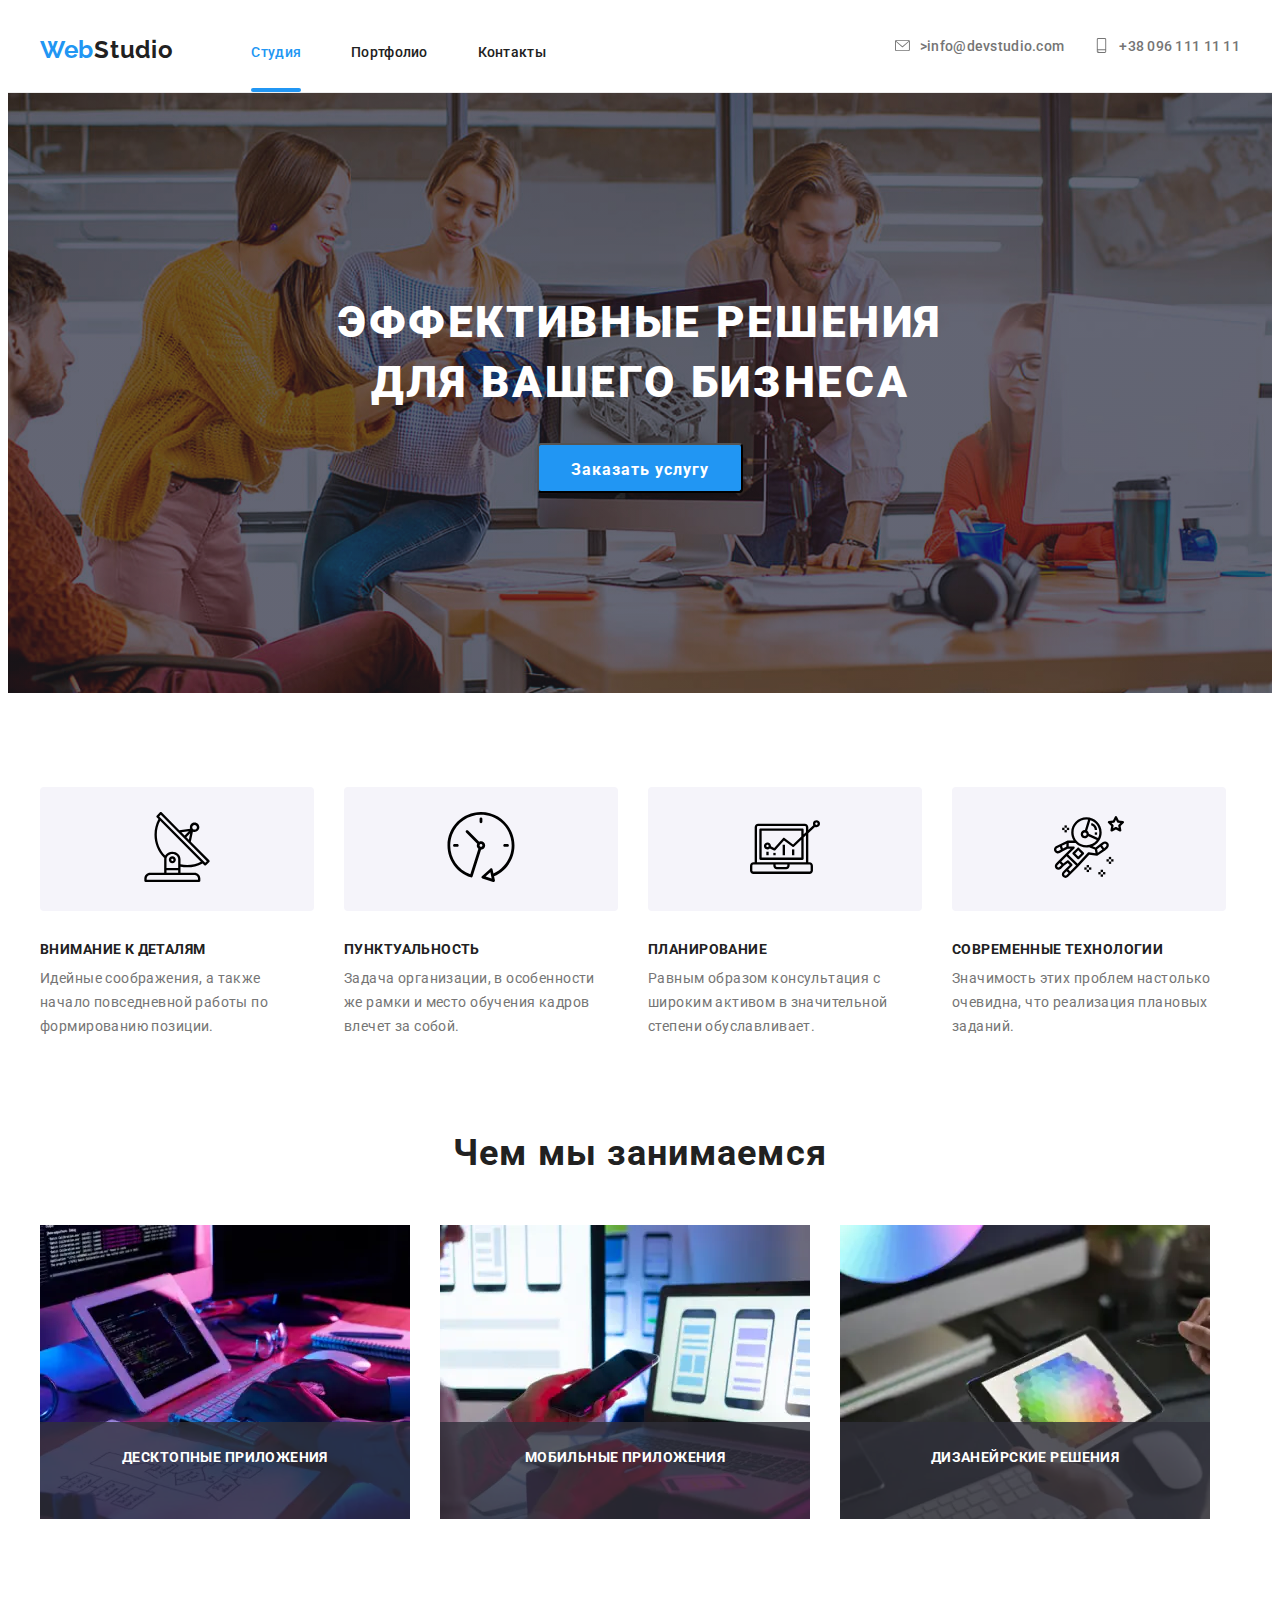
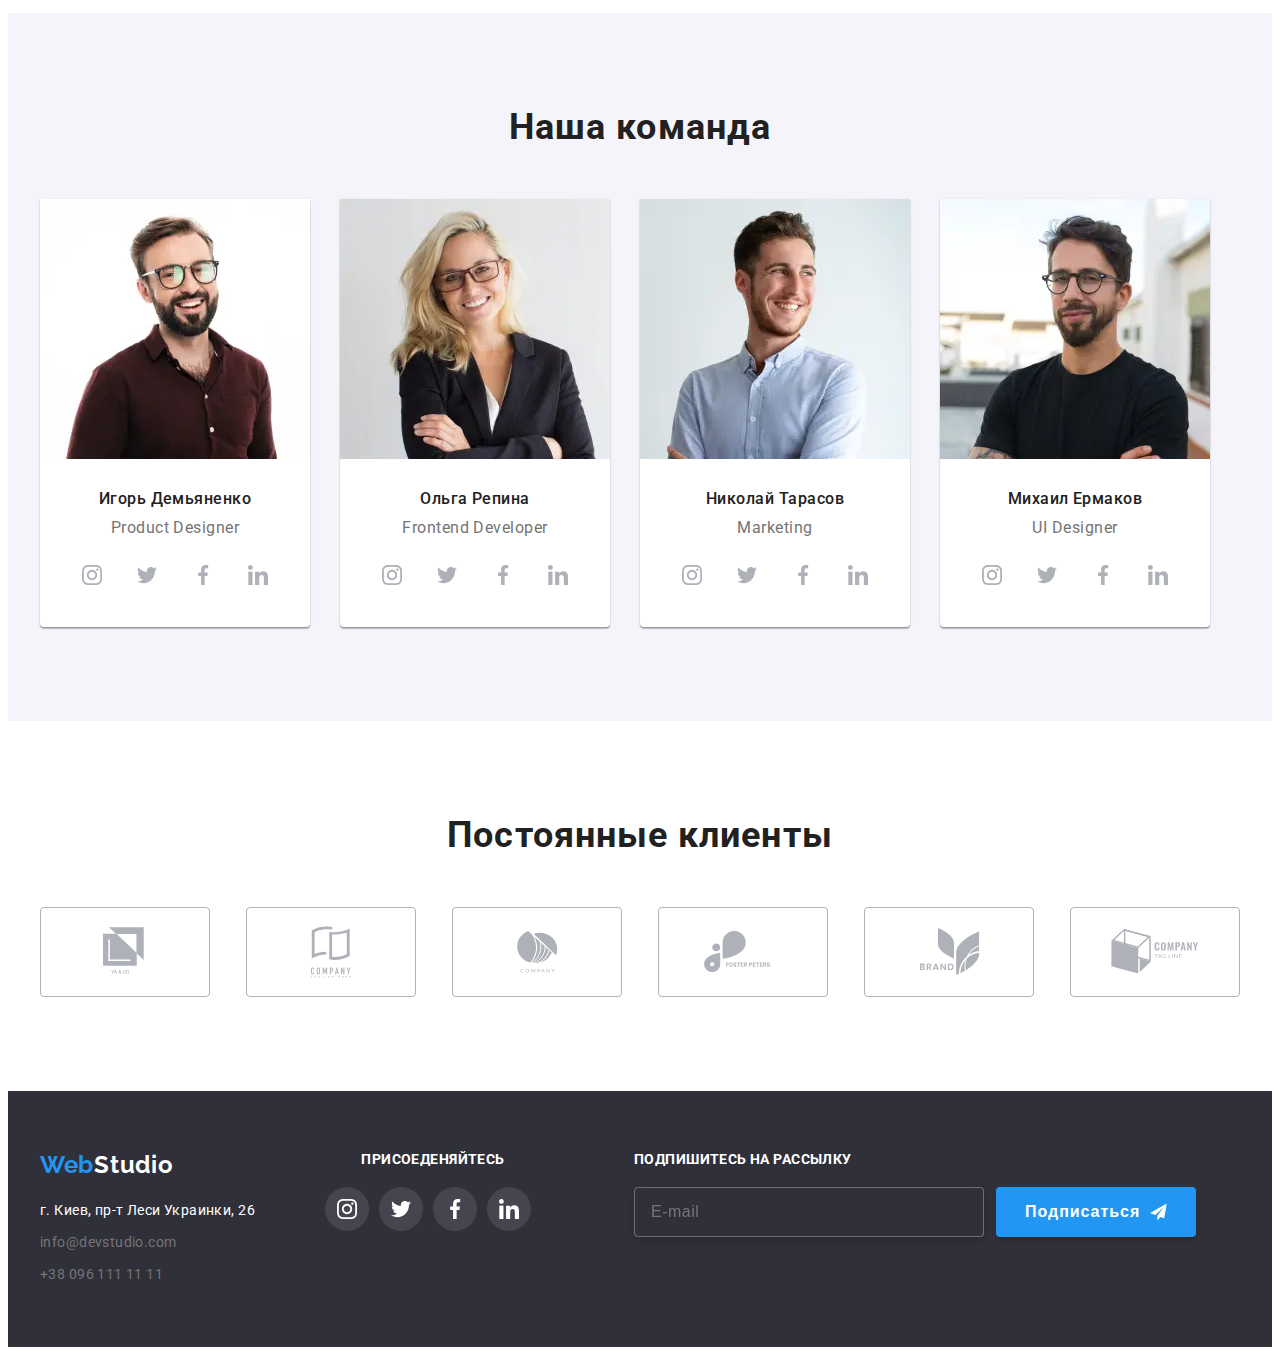
==== commit 8370b00c: "Update index.html" ====
--- a/index.html
+++ b/index.html
@@ -1,654 +1,859 @@
 <!DOCTYPE html>
 <html lang="ru">
-
-<head>
-  <meta charset="UTF-8" />
-  <meta name="viewport" content="width=device-width, initial-scale=1.0" />
-  <title>Document</title>
-  <link rel="preconnect" href="https://fonts.gstatic.com" />
-  <link href="https://fonts.googleapis.com/css2?family=Raleway:wght@700&family=Roboto:wght@400;500;700;900&display=swap"
-    rel="stylesheet" />
-  <link rel="stylesheet" href="https://cdnjs.cloudflare.com/ajax/libs/modern-normalize/1.0.0/modern-normalize.min.css"
-    integrity="sha512-ISS7cAi1PEhQ8jnbJpJZMd29NlhNj4AWYyLOSp2CE/CsHxTCu+r+t0D2yoJudVrd0/8fTVPUVDzY5Tvli75u/g=="
-    crossorigin="anonymous" />
-  <link rel="stylesheet" href="./css/main.min.css" />
-</head>
-
-<body>
-  <header class="header">
-    <div class="container">
-
-      <nav class="navigation">
-        <a class="logo link" href="./index.html"><span class="logo-item">Web</span>Studio</a>
-
-        <button type="button" class="menu-btn-mobile"
-        aria-expanded="false"
-        aria-controls="menu-container"
-        data-menu-button >
-
-          <svg class="menu-btn-icon" aria-label="Переключатель мобильного меню">
-
-            <use class="icon-menu" href="./images/sprite.svg#icon-menu"></use>
-            <use class="icon-cross" href="./images/sprite.svg#icon-close"></use>
-            
-          </svg>
-
-        </button>
-
-        <div class="menu-mobile" id="menu-container" data-menu> 
-
-          <div class="nav-block">
-            <ul class="navigation-list list">
-              <li class="navigation-list-item">
-                <a class="navigation-list-link link activ navigation-list-link-activ" href="index.html">Студия</a>
+  <head>
+    <meta charset="UTF-8" />
+    <meta name="viewport" content="width=device-width, initial-scale=1.0" />
+    <title>Document</title>
+    <link rel="preconnect" href="https://fonts.gstatic.com" />
+    <link
+      href="https://fonts.googleapis.com/css2?family=Raleway:wght@700&family=Roboto:wght@400;500;700;900&display=swap"
+      rel="stylesheet"
+    />
+    <link
+      rel="stylesheet"
+      href="https://cdnjs.cloudflare.com/ajax/libs/modern-normalize/1.0.0/modern-normalize.min.css"
+      integrity="sha512-ISS7cAi1PEhQ8jnbJpJZMd29NlhNj4AWYyLOSp2CE/CsHxTCu+r+t0D2yoJudVrd0/8fTVPUVDzY5Tvli75u/g=="
+      crossorigin="anonymous"
+    />
+    <link rel="stylesheet" href="./css/main.min.css" />
+  </head>
+
+  <body>
+    <header class="header">
+      <div class="container">
+        <nav class="navigation">
+          <a class="logo link" href="./index.html"
+            ><span class="logo-item">Web</span>Studio</a
+          >
+
+          <button
+            type="button"
+            class="menu-btn-mobile"
+            aria-expanded="false"
+            aria-controls="menu-container"
+            data-menu-button
+          >
+            <svg
+              class="menu-btn-icon"
+              aria-label="Переключатель мобильного меню"
+            >
+              <use class="icon-menu" href="./images/sprite.svg#icon-menu"></use>
+              <use
+                class="icon-cross"
+                href="./images/sprite.svg#icon-cross"
+              ></use>
+            </svg>
+          </button>
+
+          <div class="menu-mobile" id="menu-container" data-menu>
+            <div class="nav-block">
+              <ul class="navigation-list list">
+                <li class="navigation-list-item">
+                  <a
+                    class="navigation-list-link link activ navigation-list-link-activ"
+                    href="index.html"
+                    >Студия</a
+                  >
+                </li>
+                <li class="navigation-list-item">
+                  <a class="navigation-list-link link" href="portfolio.html"
+                    >Портфолио</a
+                  >
+                </li>
+                <li class="navigation-list-item">
+                  <a class="navigation-list-link link" href="#">Кoнтакты</a>
+                </li>
+              </ul>
+            </div>
+            <div class="contacts">
+              <ul class="address list">
+                <li class="contact-info-item">
+                  <a
+                    class="contact-info contact-info-mail link"
+                    href="mailto:info@devstudio.com"
+                  >
+                    <svg class="contact-icon">
+                      <use href="./images/sprite.svg#icon-envelope"></use>
+                    </svg>
+                    >info@devstudio.com</a
+                  >
+                </li>
+                <li class="contact-info-item">
+                  <a
+                    class="contact-info contact-info-tel link"
+                    href="tel:+380961111111"
+                  >
+                    <svg class="contact-icon" width="10" height="16">
+                      <use href="./images/sprite.svg#icon-smartphone"></use>
+                    </svg>
+                    +38 096 111 11 11</a
+                  >
+                </li>
+              </ul>
+            </div>
+            <div class="mobile-social">
+              <ul class="mobile-socisal-list list">
+                <li class="mobile-social-item">
+                  <a class="mobile-social-link link" href="">Instagram</a>
+                </li>
+                <li class="mobile-social-item">
+                  <a class="mobile-social-link link" href="">Twitter</a>
+                </li>
+                <li class="mobile-social-item">
+                  <a class="mobile-social-link link" href="">Facebook</a>
+                </li>
+                <li class="mobile-social-item">
+                  <a class="mobile-social-link link" href="">LinkedIn</a>
+                </li>
+              </ul>
+            </div>
+          </div>
+        </nav>
+      </div>
+    </header>
+
+    <main>
+      <!-- HERO -->
+      <section class="title-page">
+        <div class="container">
+          <div class="title">
+            <h1 class="home-page">Эффективные решения для вашего бизнеса</h1>
+            <button class="button-title" type="button" data-modal-open>
+              Заказать услугу
+            </button>
+          </div>
+        </div>
+      </section>
+
+      <!-- ABOUT -->
+      <section class="about section">
+        <div class="container">
+          <ul class="about-list list">
+            <li class="about-list-item">
+              <div class="about-icon-container">
+                <svg class="about-icon">
+                  <use href="./images/sprite.svg#icon-antenna"></use>
+                </svg>
+              </div>
+              <h3 class="about-list-item-title">Внимание к деталям</h3>
+              <p class="about-list-item-text">
+                Идейные соображения, а также начало повседневной работы по
+                формированию позиции.
+              </p>
+            </li>
+            <li class="about-list-item">
+              <div class="about-icon-container">
+                <svg class="about-icon">
+                  <use href="./images/sprite.svg#icon-clock"></use>
+                </svg>
+              </div>
+              <h3 class="about-list-item-title">Пунктуальность</h3>
+              <p class="about-list-item-text">
+                Задача организации, в особенности же рамки и место обучения
+                кадров влечет за собой.
+              </p>
+            </li>
+            <li class="about-list-item">
+              <div class="about-icon-container">
+                <svg class="about-icon">
+                  <use href="./images/sprite.svg#icon-diagram"></use>
+                </svg>
+              </div>
+              <h3 class="about-list-item-title">Планирование</h3>
+              <p class="about-list-item-text">
+                Равным образом консультация с широким активом в значительной
+                степени обуславливает.
+              </p>
+            </li>
+            <li class="about-list-item">
+              <div class="about-icon-container">
+                <svg class="about-icon">
+                  <use href="./images/sprite.svg#icon-astronaut"></use>
+                </svg>
+              </div>
+              <h3 class="about-list-item-title">Современные технологии</h3>
+              <p class="about-list-item-text">
+                Значимость этих проблем настолько очевидна, что реализация
+                плановых заданий.
+              </p>
+            </li>
+          </ul>
+        </div>
+      </section>
+
+      <!-- ABOUT IMG -->
+      <section class="about-img-container section">
+        <div class="container">
+          <h2 class="about-title">Чем мы занимаемся</h2>
+          <ul class="about-title-list list">
+            <li class="about-title-list-item">
+              <picture class="about-list-picture">
+                <source
+                  srcset="
+                    ./images/about/img.1-1x.webp 1x,
+                    ./images/about/img.1-2x.webp 2x
+                  "
+                  media="(min-width: 1200px)"
+                  type="image/webp"
+                />
+                <source
+                  srcset="
+                    ./images/about/img.1-1x.jpg 1x,
+                    ./images/about/img.1-2x.jpg 2x
+                  "
+                  media="(min-width: 1200px)"
+                />
+                <img
+                  class="about-img"
+                  src="./images/about/img.1.jpg"
+                  alt="компьютеры"
+                />
+              </picture>
+
+              <p class="about-text-overlay">Десктопные приложения</p>
+            </li>
+            <li class="about-title-list-item">
+              <picture class="about-list-picture">
+                <source
+                  srcset="
+                    ./images/about/img.2-1x.webp 1x,
+                    ./images/about/img.2-2x.webp 2x
+                  "
+                  media="(min-width: 1200px)"
+                  type="image/webp"
+                />
+                <source
+                  srcset="
+                    ./images/about/img.2-1x.jpg 1x,
+                    ./images/about/img.2-2x.jpg 2x
+                  "
+                  media="(min-width: 1200px)"
+                />
+                <img
+                  class="about-img"
+                  src="./images/about/img.1.jpg"
+                  alt="мобильные"
+                />
+              </picture>
+
+              <p class="about-text-overlay">Мобильные приложения</p>
+            </li>
+            <li class="about-title-list-item">
+              <picture class="about-list-picture">
+                <source
+                  srcset="
+                    ./images/about/img.3-1x.webp 1x,
+                    ./images/about/img.3-2x.webp 2x
+                  "
+                  media="(min-width: 1200px)"
+                  type="image/webp"
+                />
+                <source
+                  srcset="
+                    ./images/about/img.3-1x.jpg 1x,
+                    ./images/about/img.3-2x.jpg 2x
+                  "
+                  media="(min-width: 1200px)"
+                />
+                <img
+                  class="about-img"
+                  src="./images/about/img.3.jpg"
+                  alt="планшеты"
+                />
+              </picture>
+              <p class="about-text-overlay">Дизанейрские решения</p>
+            </li>
+          </ul>
+        </div>
+      </section>
+
+      <!-- COMMAND -->
+      <section class="command section">
+        <div class="container">
+          <h2 class="command-title">Наша команда</h2>
+
+          <ul class="command-list list">
+            <li class="command-list-item">
+              <picture class="about-list-picture">
+                <source
+                  srcset="
+                    ./images/command/img1-desk-1x.webp 1x,
+                    ./images/command/img1-desk-2x.webp 2x
+                  "
+                  media="(min-width: 1200px)"
+                  type="image/webp"
+                />
+                <source
+                  srcset="
+                    ./images/command/img1-desk-1x.jpg 1x,
+                    ./images/command/img1-desk-2x.jpg 2x
+                  "
+                  media="(min-width: 1200px)"
+                />
+                <source
+                  srcset="
+                    ./images/command/img1-tablet-1х.webp 1x,
+                    ./images/command/img1-tablet-2x.webp 2x
+                  "
+                  media="(min-width: 768px)"
+                  type="image/webp"
+                />
+                <source
+                  srcset="
+                    ./images/command/img1-tablet-1х.jpg 1x,
+                    ./images/command/img1-tablet-2x.jpg 2x
+                  "
+                  media="(min-width: 768px)"
+                />
+                <source
+                  srcset="
+                    ./images/command/img1-1х.webp 1x,
+                    ./images/command/img1-2х.webp 2x
+                  "
+                  media="(min-width: 480px)"
+                  type="image/webp"
+                />
+                <source
+                  srcset="
+                    ./images/command/img1-1х.jpg 1x,
+                    ./images/command/img1-2х.jpg 2x
+                  "
+                  media="(min-width: 480px)"
+                />
+                <img
+                  class="command-img"
+                  src="./images/command/img1.jpg"
+                  alt="Игорь Демьяненко"
+                />
+              </picture>
+
+              <div class="command-wraper">
+                <h3 class="command-list-title">Игорь Демьяненко</h3>
+                <p class="command-list-text">Product Designer</p>
+                <ul class="social-list list">
+                  <li class="social-list-item">
+                    <a class="social-list-link" href="">
+                      <svg class="social-list-icon">
+                        <use href="./images/sprite.svg#icon-instagram"></use>
+                      </svg>
+                    </a>
+                  </li>
+                  <li class="social-list-item">
+                    <a class="social-list-link" href="">
+                      <svg class="social-list-icon">
+                        <use href="./images/sprite.svg#icon-twitter"></use>
+                      </svg>
+                    </a>
+                  </li>
+                  <li class="social-list-item">
+                    <a class="social-list-link" href="">
+                      <svg class="social-list-icon">
+                        <use href="./images/sprite.svg#icon-facebook"></use>
+                      </svg>
+                    </a>
+                  </li>
+                  <li class="social-list-item">
+                    <a class="social-list-link" href="">
+                      <svg class="social-list-icon">
+                        <use href="./images/sprite.svg#icon-linkedin"></use>
+                      </svg>
+                    </a>
+                  </li>
+                </ul>
+              </div>
+            </li>
+
+            <li class="command-list-item">
+              <picture class="about-list-picture">
+                <source
+                  srcset="
+                    ./images/command/img2-desk-1x.webp 1x,
+                    ./images/command/img2-desk-2x.webp 2x
+                  "
+                  media="(min-width: 1200px)"
+                  type="image/webp"
+                />
+                <source
+                  srcset="
+                    ./images/command/img2-desk-1x.jpg 1x,
+                    ./images/command/img2-desk-2x.jpg 2x
+                  "
+                  media="(min-width: 1200px)"
+                />
+                <source
+                  srcset="
+                    ./images/command/img2-tablet-1х.webp 1x,
+                    ./images/command/img2-tablet-2x.webp 2x
+                  "
+                  media="(min-width: 768px)"
+                  type="image/webp"
+                />
+                <source
+                  srcset="
+                    ./images/command/img2-tablet-1х.jpg 1x,
+                    ./images/command/img2-tablet-2x.jpg 2x
+                  "
+                  media="(min-width: 768px)"
+                />
+                <source
+                  srcset="
+                    ./images/command/img2-1х.webp 1x,
+                    ./images/command/img2-2х.webp 2x
+                  "
+                  media="(min-width: 480px)"
+                  type="image/webp"
+                />
+                <source
+                  srcset="
+                    ./images/command/img2-1х.jpg 1x,
+                    ./images/command/img2-2х.jpg 2x
+                  "
+                  media="(min-width: 480px)"
+                />
+                <img
+                  class="command-img"
+                  src="./images/command/img2.jpg"
+                  alt="Ольга Репина"
+                />
+              </picture>
+
+              <div class="command-wraper">
+                <h3 class="command-list-title">Ольга Репина</h3>
+                <p class="command-list-text">Frontend Developer</p>
+                <ul class="social-list list">
+                  <li class="social-list-item">
+                    <a class="social-list-link" href="">
+                      <svg class="social-list-icon">
+                        <use href="./images/sprite.svg#icon-instagram"></use>
+                      </svg>
+                    </a>
+                  </li>
+                  <li class="social-list-item">
+                    <a class="social-list-link" href="">
+                      <svg class="social-list-icon">
+                        <use href="./images/sprite.svg#icon-twitter"></use>
+                      </svg>
+                    </a>
+                  </li>
+                  <li class="social-list-item">
+                    <a class="social-list-link" href="">
+                      <svg class="social-list-icon">
+                        <use href="./images/sprite.svg#icon-facebook"></use>
+                      </svg>
+                    </a>
+                  </li>
+                  <li class="social-list-item">
+                    <a class="social-list-link" href="">
+                      <svg class="social-list-icon">
+                        <use href="./images/sprite.svg#icon-linkedin"></use>
+                      </svg>
+                    </a>
+                  </li>
+                </ul>
+              </div>
+            </li>
+
+            <li class="command-list-item">
+              <picture class="about-list-picture">
+                <source
+                  srcset="
+                    ./images/command/img3-desk-1x.webp 1x,
+                    ./images/command/img3-desk-2x.webp 2x
+                  "
+                  media="(min-width: 1200px)"
+                  type="image/webp"
+                />
+                <source
+                  srcset="
+                    ./images/command/img3-desk-1x.jpg 1x,
+                    ./images/command/img3-desk-2x.jpg 2x
+                  "
+                  media="(min-width: 1200px)"
+                />
+                <source
+                  srcset="
+                    ./images/command/img3-tablet-1х.webp 1x,
+                    ./images/command/img3-tablet-2x.webp 2x
+                  "
+                  media="(min-width: 768px)"
+                  type="image/webp"
+                />
+                <source
+                  srcset="
+                    ./images/command/img3-tablet-1х.jpg 1x,
+                    ./images/command/img3-tablet-2x.jpg 2x
+                  "
+                  media="(min-width: 768px)"
+                />
+                <source
+                  srcset="
+                    ./images/command/img3-1х.webp 1x,
+                    ./images/command/img3-2х.webp 2x
+                  "
+                  media="(min-width: 480px)"
+                  type="image/webp"
+                />
+                <source
+                  srcset="
+                    ./images/command/img3-1х.jpg 1x,
+                    ./images/command/img3-2х.jpg 2x
+                  "
+                  media="(min-width: 480px)"
+                />
+                <img
+                  class="command-img"
+                  src="./images/command/img3.jpg"
+                  alt="Николай Тарасов"
+                />
+              </picture>
+
+              <div class="command-wraper">
+                <h3 class="command-list-title">Николай Тарасов</h3>
+                <p class="command-list-text">Marketing</p>
+                <ul class="social-list list">
+                  <li class="social-list-item">
+                    <a class="social-list-link" href="">
+                      <svg class="social-list-icon">
+                        <use href="./images/sprite.svg#icon-instagram"></use>
+                      </svg>
+                    </a>
+                  </li>
+                  <li class="social-list-item">
+                    <a class="social-list-link" href="">
+                      <svg class="social-list-icon">
+                        <use href="./images/sprite.svg#icon-twitter"></use>
+                      </svg>
+                    </a>
+                  </li>
+                  <li class="social-list-item">
+                    <a class="social-list-link" href="">
+                      <svg class="social-list-icon">
+                        <use href="./images/sprite.svg#icon-facebook"></use>
+                      </svg>
+                    </a>
+                  </li>
+                  <li class="social-list-item">
+                    <a class="social-list-link" href="">
+                      <svg class="social-list-icon">
+                        <use href="./images/sprite.svg#icon-linkedin"></use>
+                      </svg>
+                    </a>
+                  </li>
+                </ul>
+              </div>
+            </li>
+
+            <li class="command-list-item">
+              <picture class="about-list-picture">
+                <source
+                  srcset="
+                    ./images/command/img4-desk-1x.webp 1x,
+                    ./images/command/img4-desk-2x.webp 2x
+                  "
+                  media="(min-width: 1200px)"
+                  type="image/webp"
+                />
+                <source
+                  srcset="
+                    ./images/command/img4-desk-1x.jpg 1x,
+                    ./images/command/img4-desk-2x.jpg 2x
+                  "
+                  media="(min-width: 1200px)"
+                />
+                <source
+                  srcset="
+                    ./images/command/img4-tablet-1х.webp 1x,
+                    ./images/command/img4-tablet-2x.webp 2x
+                  "
+                  media="(min-width: 768px)"
+                  type="image/webp"
+                />
+                <source
+                  srcset="
+                    ./images/command/img4-tablet-1х.jpg 1x,
+                    ./images/command/img4-tablet-2x.jpg 2x
+                  "
+                  media="(min-width: 768px)"
+                />
+                <source
+                  srcset="
+                    ./images/command/img4-1х.webp 1x,
+                    ./images/command/img4-2х.webp 2x
+                  "
+                  media="(min-width: 480px)"
+                  type="image/webp"
+                />
+                <source
+                  srcset="
+                    ./images/command/img4-1х.jpg 1x,
+                    ./images/command/img4-2х.jpg 2x
+                  "
+                  media="(min-width: 480px)"
+                />
+                <img
+                  class="command-img"
+                  src="./images/command/img4.jpg"
+                  alt="Михаил Ермаков"
+                />
+              </picture>
+
+              <div class="command-wraper">
+                <h3 class="command-list-title">Михаил Ермаков</h3>
+                <p class="command-list-text">UI Designer</p>
+                <ul class="social-list list">
+                  <li class="social-list-item">
+                    <a class="social-list-link" href="">
+                      <svg class="social-list-icon">
+                        <use href="./images/sprite.svg#icon-instagram"></use>
+                      </svg>
+                    </a>
+                  </li>
+                  <li class="social-list-item">
+                    <a class="social-list-link" href="">
+                      <svg class="social-list-icon">
+                        <use href="./images/sprite.svg#icon-twitter"></use>
+                      </svg>
+                    </a>
+                  </li>
+                  <li class="social-list-item">
+                    <a class="social-list-link" href="">
+                      <svg class="social-list-icon">
+                        <use href="./images/sprite.svg#icon-facebook"></use>
+                      </svg>
+                    </a>
+                  </li>
+                  <li class="social-list-item">
+                    <a class="social-list-link" href="">
+                      <svg class="social-list-icon">
+                        <use href="./images/sprite.svg#icon-linkedin"></use>
+                      </svg>
+                    </a>
+                  </li>
+                </ul>
+              </div>
+            </li>
+          </ul>
+        </div>
+      </section>
+
+      <!-- CLIENTS -->
+      <section class="clients section">
+        <div class="container">
+          <h2 class="clients-title">Постоянные клиенты</h2>
+
+          <ul class="clients-list list">
+            <li class="clients-list-item">
+              <a class="clients-list-link" href="">
+                <svg class="clients-icon1 clients-icon">
+                  <use href="./images/sprite.svg#icon-logo1"></use>
+                </svg>
+              </a>
+            </li>
+
+            <li class="clients-list-item">
+              <a class="clients-list-link" href="">
+                <svg class="clients-icon2 clients-icon">
+                  <use href="./images/sprite.svg#icon-logo2"></use>
+                </svg>
+              </a>
+            </li>
+
+            <li class="clients-list-item">
+              <a class="clients-list-link" href="">
+                <svg class="clients-icon3 clients-icon">
+                  <use href="./images/sprite.svg#icon-logo3"></use>
+                </svg>
+              </a>
+            </li>
+
+            <li class="clients-list-item">
+              <a class="clients-list-link" href="">
+                <svg class="clients-icon4 clients-icon">
+                  <use href="./images/sprite.svg#icon-logo4"></use>
+                </svg>
+              </a>
+            </li>
+
+            <li class="clients-list-item">
+              <a class="clients-list-link" href="">
+                <svg class="clients-icon5 clients-icon">
+                  <use href="./images/sprite.svg#icon-logo5"></use>
+                </svg>
+              </a>
+            </li>
+
+            <li class="clients-list-item">
+              <a class="clients-list-link" href="">
+                <svg class="clients-icon6 clients-icon">
+                  <use href="./images/sprite.svg#icon-logo6"></use>
+                </svg>
+              </a>
+            </li>
+          </ul>
+        </div>
+      </section>
+    </main>
+
+    <!-- FOOTER -->
+    <footer class="footer footer-section">
+      <div class="container footer-container">
+        <div class="footer-tablet-container">
+          <div class="footer-address-container">
+            <a class="logo link" href="./index.html"
+              ><span class="logo-item">Web</span
+              ><span class="logo-item-white">Studio</span>
+            </a>
+
+            <ul class="footer-list list">
+              <li class="footer-list-item">
+                <a class="footer-list-link link" href="#"
+                  ><span class="footer-address"
+                    >г. Киев, пр-т Леси Украинки, 26</span
+                  ></a
+                >
               </li>
-              <li class="navigation-list-item">
-                <a class="navigation-list-link link" href="portfolio.html">Портфолио</a>
+              <li class="footer-list-item">
+                <a
+                  class="footer-list-link link"
+                  href="mailto:info@devstudio.com"
+                  >info@devstudio.com</a
+                >
               </li>
-              <li class="navigation-list-item">
-                <a class="navigation-list-link link" href="#">Кoнтакты</a>
+              <li class="footer-list-item">
+                <a class="footer-list-link link" href="tel:+380961111111"
+                  >+38 096 111 11 11</a
+                >
               </li>
             </ul>
           </div>
-          <div class="contacts">
-            <ul class="address list">
-              <li class="contact-info-item">
-                <a class="contact-info contact-info-mail link" href="mailto:info@devstudio.com">
-                  <svg class="contact-icon">
-                    <use href="./images/sprite.svg#icon-envelope"></use>
-                  </svg>info@devstudio.com</a>
+
+          <div class="footer-social-container">
+            <p class="footer-social-text">Присоеденяйтесь</p>
+            <ul class="footer-social-list list">
+              <li class="footer-social-list-item">
+                <a class="footer-social-list-link" href="">
+                  <svg class="footer-social-list-icon">
+                    <use href="./images/sprite.svg#icon-instagram"></use>
+                  </svg>
+                </a>
               </li>
-              <li class="contact-info-item">
-                <a class="contact-info contact-info-tel link" href="tel:+380961111111">
-                  <svg class="contact-icon" width="10" height="16">
-                    <use href="./images/sprite.svg#icon-smartphone"></use>
+              <li class="footer-social-list-item">
+                <a class="footer-social-list-link" href="">
+                  <svg class="footer-social-list-icon">
+                    <use href="./images/sprite.svg#icon-twitter"></use>
                   </svg>
-                  +38 096 111 11 11</a>
+                </a>
+              </li>
+              <li class="footer-social-list-item">
+                <a class="footer-social-list-link" href="">
+                  <svg class="footer-social-list-icon">
+                    <use href="./images/sprite.svg#icon-facebook"></use>
+                  </svg>
+                </a>
+              </li>
+              <li class="footer-social-list-item">
+                <a class="footer-social-list-link" href="">
+                  <svg class="footer-social-list-icon">
+                    <use href="./images/sprite.svg#icon-linkedin"></use>
+                  </svg>
+                </a>
               </li>
             </ul>
           </div>
-          <div class="mobile-social">
-            <ul class="mobile-socisal-list list">
-              <li class="mobile-social-item">
-                <a class="mobile-social-link link" href="">Instagram</a>
-              </li>
-              <li class="mobile-social-item">
-                <a class="mobile-social-link link" href="">Twitter</a>
-              </li>
-              <li class="mobile-social-item">
-                <a class="mobile-social-link link" href="">Facebook</a>
-              </li>
-              <li class="mobile-social-item">
-                <a class="mobile-social-link link" href="">LinkedIn</a>
-              </li>
-            </ul>
-          </div>
-        </div> 
-      </nav> 
-    </div>
-  </header>
-
-  <main>
-    <!-- HERO -->
-    <section class="title-page">
-      <div class="container">
-        <div class="title">
-          <h1 class="home-page">Эффективные решения для вашего бизнеса</h1>
-          <button class="button-title" type="button" data-modal-open>
-            Заказать услугу
-          </button>
+        </div>
+
+        <div class="footer-form">
+          <p class="footer-form-text">Подпишитесь на рассылку</p>
+
+          <form class="footer-form-wrapper">
+            <input
+              type="email"
+              name="user-email"
+              class="footer-form-input"
+              placeholder="E-mail"
+            />
+
+            <button type="submit" class="footer-form-btn">
+              Подписаться
+              <svg class="footer-icon-btn">
+                <use href="./images/sprite.svg#icon-icon-send"></use>
+              </svg>
+            </button>
+          </form>
         </div>
       </div>
-    </section>
-
-    <!-- ABOUT -->
-    <section class="about section">
-      <div class="container">
-        <ul class="about-list list">
-          <li class="about-list-item">
-            <div class="about-icon-container">
-              <svg class="about-icon">
-                <use href="./images/sprite.svg#icon-antenna"></use>
+    </footer>
+
+    <!-- MODAL -->
+    <div class="bacdrop is-hidden" data-modal>
+      <div class="modal">
+        <button type="button" class="close-btn">
+          <svg class="close-btn-icon" data-modal-close>
+            <use href="./images/sprite.svg#icon-close"></use>
+          </svg>
+        </button>
+        <p class="modal-text">Оставьте свои данные, мы вам перезвоним</p>
+
+        <form class="modal-form">
+          <label class="modal-form-field">
+            Имя
+            <span class="modal-form-input-wrapper">
+              <input type="text" name="user-name" class="modal-form-input" />
+              <svg class="modal-form-icon">
+                <use href="./images/sprite.svg#icon-persone"></use>
               </svg>
-            </div>
-            <h3 class="about-list-item-title">Внимание к деталям</h3>
-            <p class="about-list-item-text">
-              Идейные соображения, а также начало повседневной работы по
-              формированию позиции.
-            </p>
-          </li>
-          <li class="about-list-item">
-            <div class="about-icon-container">
-              <svg class="about-icon">
-                <use href="./images/sprite.svg#icon-clock"></use>
-              </svg>
-            </div>
-            <h3 class="about-list-item-title">Пунктуальность</h3>
-            <p class="about-list-item-text">
-              Задача организации, в особенности же рамки и место обучения
-              кадров влечет за собой.
-            </p>
-          </li>
-          <li class="about-list-item">
-            <div class="about-icon-container">
-              <svg class="about-icon">
-                <use href="./images/sprite.svg#icon-diagram"></use>
-              </svg>
-            </div>
-            <h3 class="about-list-item-title">Планирование</h3>
-            <p class="about-list-item-text">
-              Равным образом консультация с широким активом в значительной
-              степени обуславливает.
-            </p>
-          </li>
-          <li class="about-list-item">
-            <div class="about-icon-container">
-              <svg class="about-icon">
-                <use href="./images/sprite.svg#icon-astronaut"></use>
-              </svg>
-            </div>
-            <h3 class="about-list-item-title">Современные технологии</h3>
-            <p class="about-list-item-text">
-              Значимость этих проблем настолько очевидна, что реализация
-              плановых заданий.
-            </p>
-          </li>
-        </ul>
-      </div>
-    </section>
-
-    <!-- ABOUT IMG -->
-    <section class="about-img-container section">
-      <div class="container">
-        <h2 class="about-title">Чем мы занимаемся</h2>
-        <ul class="about-title-list list">
-          <li class="about-title-list-item">
-
-            <picture class="about-list-picture">
-              <source
-              srcset="./images/about/img.1-1x.webp 1x, ./images/about/img.1-2x.webp 2x "
-              media="(min-width: 1200px)" type="image/webp">
-              <source
-              srcset="./images/about/img.1-1x.jpg 1x, ./images/about/img.1-2x.jpg 2x "
-              media="(min-width: 1200px)">
-              <img class="about-img" src="./images/about/img.1.jpg" alt="компьютеры" />
-            </picture>
-            
-            <p class="about-text-overlay">Десктопные приложения</p>
-          </li>
-          <li class="about-title-list-item">
-
-            <picture class="about-list-picture">
-              <source
-              srcset="./images/about/img.2-1x.webp 1x, ./images/about/img.2-2x.webp 2x "
-              media="(min-width: 1200px)" type="image/webp">
-              <source
-              srcset="./images/about/img.2-1x.jpg 1x, ./images/about/img.2-2x.jpg 2x "
-              media="(min-width: 1200px)">
-              <img class="about-img" src="./images/about/img.1.jpg" alt="мобильные" />
-            </picture>
-
-            <p class="about-text-overlay">Мобильные приложения</p>
-          </li>
-          <li class="about-title-list-item">
-            <picture class="about-list-picture">
-              <source
-              srcset="./images/about/img.3-1x.webp 1x, ./images/about/img.3-2x.webp 2x "
-              media="(min-width: 1200px)" type="image/webp">
-              <source
-              srcset="./images/about/img.3-1x.jpg 1x, ./images/about/img.3-2x.jpg 2x "
-              media="(min-width: 1200px)">
-              <img class="about-img" src="./images/about/img.3.jpg" alt="планшеты" />
-            </picture>
-            <p class="about-text-overlay">Дизанейрские решения</p>
-          </li>
-        </ul>
-      </div>
-    </section>
-
-    <!-- COMMAND -->
-    <section class="command section">
-      <div class="container">
-        <h2 class="command-title">Наша команда</h2>
-
-        <ul class="command-list list">
-          <li class="command-list-item">
-
-            <picture class="about-list-picture">
-              <source
-              srcset="./images/command/img1-desk-1x.webp 1x, ./images/command/img1-desk-2x.webp 2x "
-              media="(min-width: 1200px)" type="image/webp">
-              <source
-              srcset="./images/command/img1-desk-1x.jpg 1x, ./images/command/img1-desk-2x.jpg 2x "
-              media="(min-width: 1200px)">
-              <source
-              srcset="./images/command/img1-tablet-1х.webp 1x, ./images/command/img1-tablet-2x.webp  2x "
-              media="(min-width: 768px)" type="image/webp">
-              <source
-              srcset="./images/command/img1-tablet-1х.jpg 1x, ./images/command/img1-tablet-2x.jpg  2x "
-              media="(min-width: 768px)">
-              <source
-              srcset="./images/command/img1-1х.webp 1x, ./images/command/img1-2х.webp 2x "
-              media="(min-width: 480px)" type="image/webp">
-              <source
-              srcset="./images/command/img1-1х.jpg 1x, ./images/command/img1-2х.jpg 2x "
-              media="(min-width: 480px)">
-              <img class="command-img" src="./images/command/img1.jpg" alt="Игорь Демьяненко" />
-            </picture>
-            
-            
-            <div class="command-wraper">
-              <h3 class="command-list-title">Игорь Демьяненко</h3>
-              <p class="command-list-text">Product Designer</p>
-              <ul class="social-list list">
-                <li class="social-list-item">
-                  <a class="social-list-link" href="">
-                    <svg class="social-list-icon">
-                      <use href="./images/sprite.svg#icon-instagram"></use>
-                    </svg>
-                  </a>
-                </li>
-                <li class="social-list-item">
-                  <a class="social-list-link" href="">
-                    <svg class="social-list-icon">
-                      <use href="./images/sprite.svg#icon-twitter"></use>
-                    </svg>
-                  </a>
-                </li>
-                <li class="social-list-item">
-                  <a class="social-list-link" href="">
-                    <svg class="social-list-icon">
-                      <use href="./images/sprite.svg#icon-facebook"></use>
-                    </svg>
-                  </a>
-                </li>
-                <li class="social-list-item">
-                  <a class="social-list-link" href="">
-                    <svg class="social-list-icon">
-                      <use href="./images/sprite.svg#icon-linkedin"></use>
-                    </svg>
-                  </a>
-                </li>
-              </ul>
-            </div>
-          </li>
-
-          <li class="command-list-item">
-
-            <picture class="about-list-picture">
-              <source
-              srcset="./images/command/img2-desk-1x.webp 1x, ./images/command/img2-desk-2x.webp 2x "
-              media="(min-width: 1200px)" type="image/webp">
-              <source
-              srcset="./images/command/img2-desk-1x.jpg 1x, ./images/command/img2-desk-2x.jpg 2x "
-              media="(min-width: 1200px)">
-              <source
-              srcset="./images/command/img2-tablet-1х.webp 1x, ./images/command/img2-tablet-2x.webp  2x "
-              media="(min-width: 768px)" type="image/webp">
-              <source
-              srcset="./images/command/img2-tablet-1х.jpg 1x, ./images/command/img2-tablet-2x.jpg  2x "
-              media="(min-width: 768px)">
-              <source
-              srcset="./images/command/img2-1х.webp 1x, ./images/command/img2-2х.webp 2x "
-              media="(min-width: 480px)" type="image/webp">
-              <source
-              srcset="./images/command/img2-1х.jpg 1x, ./images/command/img2-2х.jpg 2x "
-              media="(min-width: 480px)">
-              <img class="command-img" src="./images/command/img2.jpg" alt="Ольга Репина" />
-            </picture>
-            
-
-            <div class="command-wraper">
-              <h3 class="command-list-title">Ольга Репина</h3>
-              <p class="command-list-text">Frontend Developer</p>
-              <ul class="social-list list">
-                <li class="social-list-item">
-                  <a class="social-list-link" href="">
-                    <svg class="social-list-icon">
-                      <use href="./images/sprite.svg#icon-instagram"></use>
-                    </svg>
-                  </a>
-                </li>
-                <li class="social-list-item">
-                  <a class="social-list-link" href="">
-                    <svg class="social-list-icon">
-                      <use href="./images/sprite.svg#icon-twitter"></use>
-                    </svg>
-                  </a>
-                </li>
-                <li class="social-list-item">
-                  <a class="social-list-link" href="">
-                    <svg class="social-list-icon">
-                      <use href="./images/sprite.svg#icon-facebook"></use>
-                    </svg>
-                  </a>
-                </li>
-                <li class="social-list-item">
-                  <a class="social-list-link" href="">
-                    <svg class="social-list-icon">
-                      <use href="./images/sprite.svg#icon-linkedin"></use>
-                    </svg>
-                  </a>
-                </li>
-              </ul>
-            </div>
-          </li>
-
-          <li class="command-list-item">
-
-            <picture class="about-list-picture">
-              <source
-              srcset="./images/command/img3-desk-1x.webp 1x, ./images/command/img3-desk-2x.webp 2x "
-              media="(min-width: 1200px)" type="image/webp">
-              <source
-              srcset="./images/command/img3-desk-1x.jpg 1x, ./images/command/img3-desk-2x.jpg 2x "
-              media="(min-width: 1200px)">
-              <source
-              srcset="./images/command/img3-tablet-1х.webp 1x, ./images/command/img3-tablet-2x.webp  2x "
-              media="(min-width: 768px)" type="image/webp">
-              <source
-              srcset="./images/command/img3-tablet-1х.jpg 1x, ./images/command/img3-tablet-2x.jpg  2x "
-              media="(min-width: 768px)">
-              <source
-              srcset="./images/command/img3-1х.webp 1x, ./images/command/img3-2х.webp 2x "
-              media="(min-width: 480px)" type="image/webp">
-              <source
-              srcset="./images/command/img3-1х.jpg 1x, ./images/command/img3-2х.jpg 2x "
-              media="(min-width: 480px)">
-              <img class="command-img" src="./images/command/img3.jpg" alt="Николай Тарасов" />
-            </picture>
-
-            <div class="command-wraper">
-              <h3 class="command-list-title">Николай Тарасов</h3>
-              <p class="command-list-text">Marketing</p>
-              <ul class="social-list list">
-                <li class="social-list-item">
-                  <a class="social-list-link" href="">
-                    <svg class="social-list-icon">
-                      <use href="./images/sprite.svg#icon-instagram"></use>
-                    </svg>
-                  </a>
-                </li>
-                <li class="social-list-item">
-                  <a class="social-list-link" href="">
-                    <svg class="social-list-icon">
-                      <use href="./images/sprite.svg#icon-twitter"></use>
-                    </svg>
-                  </a>
-                </li>
-                <li class="social-list-item">
-                  <a class="social-list-link" href="">
-                    <svg class="social-list-icon">
-                      <use href="./images/sprite.svg#icon-facebook"></use>
-                    </svg>
-                  </a>
-                </li>
-                <li class="social-list-item">
-                  <a class="social-list-link" href="">
-                    <svg class="social-list-icon">
-                      <use href="./images/sprite.svg#icon-linkedin"></use>
-                    </svg>
-                  </a>
-                </li>
-              </ul>
-            </div>
-          </li>
-
-          <li class="command-list-item">
-            <picture class="about-list-picture">
-              <source
-              srcset="./images/command/img4-desk-1x.webp 1x, ./images/command/img4-desk-2x.webp 2x "
-              media="(min-width: 1200px)" type="image/webp">
-              <source
-              srcset="./images/command/img4-desk-1x.jpg 1x, ./images/command/img4-desk-2x.jpg 2x "
-              media="(min-width: 1200px)">
-              <source
-              srcset="./images/command/img4-tablet-1х.webp 1x, ./images/command/img4-tablet-2x.webp  2x "
-              media="(min-width: 768px)" type="image/webp">
-              <source
-              srcset="./images/command/img4-tablet-1х.jpg 1x, ./images/command/img4-tablet-2x.jpg  2x "
-              media="(min-width: 768px)">
-              <source
-              srcset="./images/command/img4-1х.webp 1x, ./images/command/img4-2х.webp 2x "
-              media="(min-width: 480px)" type="image/webp">
-              <source
-              srcset="./images/command/img4-1х.jpg 1x, ./images/command/img4-2х.jpg 2x "
-              media="(min-width: 480px)">
-              <img class="command-img" src="./images/command/img4.jpg" alt="Михаил Ермаков" />
-            </picture>
-
-            <div class="command-wraper">
-              <h3 class="command-list-title">Михаил Ермаков</h3>
-              <p class="command-list-text">UI Designer</p>
-              <ul class="social-list list">
-                <li class="social-list-item">
-                  <a class="social-list-link" href="">
-                    <svg class="social-list-icon">
-                      <use href="./images/sprite.svg#icon-instagram"></use>
-                    </svg>
-                  </a>
-                </li>
-                <li class="social-list-item">
-                  <a class="social-list-link" href="">
-                    <svg class="social-list-icon">
-                      <use href="./images/sprite.svg#icon-twitter"></use>
-                    </svg>
-                  </a>
-                </li>
-                <li class="social-list-item">
-                  <a class="social-list-link" href="">
-                    <svg class="social-list-icon">
-                      <use href="./images/sprite.svg#icon-facebook"></use>
-                    </svg>
-                  </a>
-                </li>
-                <li class="social-list-item">
-                  <a class="social-list-link" href="">
-                    <svg class="social-list-icon">
-                      <use href="./images/sprite.svg#icon-linkedin"></use>
-                    </svg>
-                  </a>
-                </li>
-              </ul>
-            </div>
-          </li>
-        </ul>
-      </div>
-    </section>
-
-    <!-- CLIENTS -->
-    <section class="clients section">
-      <div class="container">
-        <h2 class="clients-title">Постоянные клиенты</h2>
-
-        <ul class="clients-list list">
-          <li class="clients-list-item">
-            <a class="clients-list-link" href="">
-              <svg class="clients-icon1 clients-icon">
-                <use href="./images/sprite.svg#icon-logo1"></use>
-              </svg>
-            </a>
-          </li>
-
-          <li class="clients-list-item">
-            <a class="clients-list-link" href="">
-              <svg class="clients-icon2 clients-icon">
-                <use href="./images/sprite.svg#icon-logo2"></use>
-              </svg>
-            </a>
-          </li>
-
-          <li class="clients-list-item">
-            <a class="clients-list-link" href="">
-              <svg class="clients-icon3 clients-icon">
-                <use href="./images/sprite.svg#icon-logo3"></use>
-              </svg>
-            </a>
-          </li>
-
-          <li class="clients-list-item">
-            <a class="clients-list-link" href="">
-              <svg class="clients-icon4 clients-icon">
-                <use href="./images/sprite.svg#icon-logo4"></use>
-              </svg>
-            </a>
-          </li>
-
-          <li class="clients-list-item">
-            <a class="clients-list-link" href="">
-              <svg class="clients-icon5 clients-icon">
-                <use href="./images/sprite.svg#icon-logo5"></use>
-              </svg>
-            </a>
-          </li>
-
-          <li class="clients-list-item">
-            <a class="clients-list-link" href="">
-              <svg class="clients-icon6 clients-icon">
-                <use href="./images/sprite.svg#icon-logo6"></use>
-              </svg>
-            </a>
-          </li>
-        </ul>
-      </div>
-    </section>
-  </main>
-
-  <!-- FOOTER -->
-  <footer class="footer footer-section">
-    <div class="container footer-container">
-
-      <div class="footer-tablet-container">
-        
-        <div class="footer-address-container">
-          <a class="logo link" href="./index.html"><span class="logo-item">Web</span><span
-              class="logo-item-white">Studio</span>
-          </a>
-
-          <ul class="footer-list list">
-            <li class="footer-list-item">
-              <a class="footer-list-link link" href="#"><span class="footer-address">г. Киев, пр-т Леси Украинки,
-                  26</span></a>
-            </li>
-            <li class="footer-list-item">
-              <a class="footer-list-link link" href="mailto:info@devstudio.com">info@devstudio.com</a>
-            </li>
-            <li class="footer-list-item">
-              <a class="footer-list-link link" href="tel:+380961111111">+38 096 111 11 11</a>
-            </li>
-          </ul>
-        </div>
-
-        <div class="footer-social-container">
-          <p class="footer-social-text">Присоеденяйтесь</p>
-          <ul class="footer-social-list list">
-            <li class="footer-social-list-item">
-              <a class="footer-social-list-link" href="">
-                <svg class="footer-social-list-icon">
-                  <use href="./images/sprite.svg#icon-instagram"></use>
-                </svg>
-              </a>
-            </li>
-            <li class="footer-social-list-item">
-              <a class="footer-social-list-link" href="">
-                <svg class="footer-social-list-icon">
-                  <use href="./images/sprite.svg#icon-twitter"></use>
-                </svg>
-              </a>
-            </li>
-            <li class="footer-social-list-item">
-              <a class="footer-social-list-link" href="">
-                <svg class="footer-social-list-icon">
-                  <use href="./images/sprite.svg#icon-facebook"></use>
-                </svg>
-              </a>
-            </li>
-            <li class="footer-social-list-item">
-              <a class="footer-social-list-link" href="">
-                <svg class="footer-social-list-icon">
-                  <use href="./images/sprite.svg#icon-linkedin"></use>
-                </svg>
-              </a>
-            </li>
-          </ul>
-        </div>
-      </div>
-
-      <div class="footer-form">
-        <p class="footer-form-text">Подпишитесь на рассылку</p>
-
-        <form class="footer-form-wrapper">
-          <input type="email" name="user-email" class="footer-form-input" placeholder="E-mail" />
-
-          <button type="submit" class="footer-form-btn">
-            Подписаться
-            <svg class="footer-icon-btn">
-              <use href="./images/sprite.svg#icon-icon-send"></use>
-            </svg>
-          </button>
-        </form>
-      </div>
-    </div>
-  </footer>
-
-  <!-- MODAL -->
-  <div class="bacdrop is-hidden" data-modal> 
-    <div class="modal">
-
-      <button type="button" class="close-btn" >
-        <svg class="close-btn-icon" data-modal-close>
-          <use href="./images/sprite.svg#icon-close"></use>
-        </svg>
-      </button>
-  
-        <p class="modal-text">Оставьте свои данные, мы вам перезвоним</p>
-
-        <form class="modal-form">
-            <label class="modal-form-field">
-              Имя
-              <span class="modal-form-input-wrapper">
-                <input type="text" name="user-name" class="modal-form-input">
-                <svg class="modal-form-icon">
-                  <use href="./images/sprite.svg#icon-persone"></use>
-                </svg>
-              </span>
-            </label>
-
-            <label class="modal-form-field">
-              Телефон
-              <span class="modal-form-input-wrapper">
-              <input type="tel" name="user-tel" class="modal-form-input">
+            </span>
+          </label>
+
+          <label class="modal-form-field">
+            Телефон
+            <span class="modal-form-input-wrapper">
+              <input type="tel" name="user-tel" class="modal-form-input" />
               <svg class="modal-form-icon">
                 <use href="./images/sprite.svg#icon-phone-black"></use>
               </svg>
             </span>
-            </label>
-
-            <label class="modal-form-field">
-              Почта
-              <span class="modal-form-input-wrapper">
-              <input type="email" name="user-email" class="modal-form-input">
+          </label>
+
+          <label class="modal-form-field">
+            Почта
+            <span class="modal-form-input-wrapper">
+              <input type="email" name="user-email" class="modal-form-input" />
               <svg class="modal-form-icon">
                 <use href="./images/sprite.svg#icon-email-black"></use>
               </svg>
             </span>
-            </label>
-
-            <label class="modal-form-field">
-              Комментарий
-              <textarea class="modal-form-massage" name="user-massage" placeholder="Введите текст"></textarea>
-            </label>
-
-            <input id="user-policy" class="modal-form-policy visually-hidden" type="checkbox" name="user-policy" value="accept-policy" >
-            <label for="user-policy" class="modal-form-policy-text">Соглашаюсь с рассылкой и принимаю <a class="modal-form-policy-text-link" href="#">Условия договора</a></label>
-
-            <button type="submit" class="modal-form-btn">Отправить</button>
+          </label>
+
+          <label class="modal-form-field">
+            Комментарий
+            <textarea
+              class="modal-form-massage"
+              name="user-massage"
+              placeholder="Введите текст"
+            ></textarea>
+          </label>
+
+          <input
+            id="user-policy"
+            class="modal-form-policy visually-hidden"
+            type="checkbox"
+            name="user-policy"
+            value="accept-policy"
+          />
+          <label for="user-policy" class="modal-form-policy-text"
+            >Соглашаюсь с рассылкой и принимаю
+            <a class="modal-form-policy-text-link" href="#"
+              >Условия договора</a
+            ></label
+          >
+
+          <button type="submit" class="modal-form-btn">Отправить</button>
         </form>
+      </div>
     </div>
-  </div>
-
-  <script src="./js/modal.js"></script>
-  <script src="./js/menu.js"></script>
-</body>
-
-</html>+
+    <script src="./js/modal.js"></script>
+    <script src="./js/menu.js"></script>
+  </body>
+</html>
--- a/css/main.min.css
+++ b/css/main.min.css
@@ -1,2 +1,2 @@
-.visually-hidden{position:absolute !important;clip:rect(1px 1px 1px 1px);clip:rect(1px, 1px, 1px, 1px);padding:0 !important;border:0 !important;height:1px !important;width:1px !important;overflow:hidden}:root{--main-font: "Roboto", sans-serif;--secondary-font: "Raleway", sans-serif;--accent-color-white: #ffffff;--accent-color-black: #212121;--accent-color-blue: #2196f3;--accent-color-grey: #757575}body{font-family:var(--main-font)}.address{font-style:normal}.list{list-style:none}.link{text-decoration:none}h1,h2,h3,h4,h5,h6{margin:0}ul,ol{margin:0;padding:0}p{margin:0}img{display:block}.container{width:100%;padding:0 15px}@media screen and (min-width: 480px){.container{max-width:480px;margin:0 auto}}@media screen and (min-width: 768px){.container{max-width:768px;padding:0 15px}}@media screen and (min-width: 1200px){.container{max-width:1200px;padding:0 15px}}@media screen and (min-width: 480px){.section{padding:60px 0}}@media screen and (min-width: 768px){.section{padding:60px 0}}@media screen and (min-width: 1200px){.section{padding:94px 0}}.bacdrop{position:fixed;left:0;top:0;width:100%;height:100%;background-color:rgba(0,0,0,0.2);overflow-y:scroll}.bacdrop.is-hidden{transition:all 500ms linear 500ms}.modal{position:absolute;top:50%;left:50%;transform:translate(-50%, -50%);width:528px;min-height:581px;background-color:var(--accent-color-white);transition:transform 250ms cubic-bezier(0.4, 0, 0.2, 1);padding:40px}.bacdrop.is-hidden .modal{display:none;transform:translate(-50%, 50%) scale(0);transition:transform 500ms linear 0ms}.is-hidden{opacity:0;visibility:hidden;pointer-events:none}.close-btn{position:absolute;top:8px;right:8px;width:30px;height:30px;background-color:var(--accent-color-white);border:1px solid rgba(0,0,0,0.1);border-radius:50%;cursor:pointer;transition:fill 250ms cubic-bezier(0.4, 0, 0.2, 1)}.close-btn:hover{fill:var(--accent-color-blue)}.close-btn-icon{width:18px;height:18px;display:flex;align-items:center}.modal-form{display:flex;flex-direction:column}.modal-text{font-weight:bold;font-size:20px;line-height:23px;text-align:center;letter-spacing:0.03em;color:#212121;margin-bottom:12px}.modal-form-field{margin-bottom:10px;font-size:12px;line-height:14px;letter-spacing:0.01em;color:#757575}.modal-form-input-wrapper{position:relative;display:block;margin-top:4px}.modal-form-input{width:100%;height:40px;padding-left:42px;background:#ffffff;border:1px solid rgba(33,33,33,0.2);border-radius:4px;transition:border-color 250ms cubic-bezier(0.4, 0, 0.2, 1)}.modal-form-input:focus{outline:none;border-color:var(--accent-color-blue)}.modal-form-icon{position:absolute;top:50%;left:12px;transform:translateY(-50%);display:block;width:18px;height:18px;transition:fill 250ms cubic-bezier(0.4, 0, 0.2, 1)}.modal-form-input:focus+.modal-form-icon{fill:var(--accent-color-blue)}.modal-form-massage{width:100%;height:120px;border:1px solid rgba(33,33,33,0.2);border-radius:4px;padding:12px 16px;margin-top:4px;resize:none;transition:border-color 250ms cubic-bezier(0.4, 0, 0.2, 1);font-weight:normal;font-size:14px;line-height:16px;letter-spacing:0.01em;color:rgba(117,117,117,0.5)}.modal-form-massage:focus{outline:none;border-color:var(--accent-color-blue)}.modal-form-policy-text{margin-bottom:30px;font-size:14px;line-height:24px;letter-spacing:0.03em;color:#757575;display:flex;align-items:center}.modal-form-policy-text::before{content:"";display:inline-block;width:15px;height:15px;border:1px solid #000;margin-right:7px}.modal-form-policy:checked+.modal-form-policy-text::before{background-image:url("data:image/svg+xml;charset=utf8,%3Csvg width='16' height='16' viewBox='0 0 16 15' fill='none' xmlns='http://www.w3.org/2000/svg'%3E%3Crect width='16' height='15' rx='2' fill='%232196F3'/%3E%3Cpath d='M3.95703 7.75166L3.88825 7.68604L3.81923 7.75141L2.93123 8.59258L2.85486 8.66492L2.93097 8.73753L6.42671 12.0724L6.49574 12.1382L6.56476 12.0724L14.069 4.91352L14.1449 4.84116L14.069 4.76881L13.1873 3.92764L13.1183 3.86183L13.0493 3.92761L6.49577 10.1735L3.95703 7.75166Z' fill='white' stroke='white' stroke-width='0.2'/%3E%3C/svg%3E");border:0;border-radius:2px}.modal-form-btn{font-weight:bold;font-size:16px;line-height:1.875;letter-spacing:0.06em;color:var(--accent-color-white);background:var(--accent-color-blue);max-width:200px;height:50px;box-shadow:0px 4px 4px rgba(0,0,0,0.15);border-radius:4px;cursor:pointer;padding:10px 55px;display:block;margin:0 auto;border:0}.modal-form-policy-text-link{font-size:14px;line-height:24px;letter-spacing:0.03em;color:var(--accent-color-blue);text-decoration-skip-ink:none;padding-left:3px}.header{border-bottom:1px solid #ECECEC;position:relative}.header .navigation{display:flex;align-items:center;justify-content:space-between;min-height:60px}.menu-btn-icon{width:40px;height:40px}.menu-btn-icon:hover,.menu-btn-icon:focus{fill:var(--accent-color-blue);cursor:pointer}.menu-btn-mobile{display:inline-flex;border:none;background-color:transparent}@media screen and (min-width: 768px){.menu-btn-mobile{display:none}}.menu-btn-mobile .icon-cross{display:none}.menu-btn-mobile.is-open .icon-cross{display:block}.menu-btn-mobile.is-open .icon-menu{display:none}.menu-mobile{background-color:#ffffff;text-align:center;font-size:20px}@media screen and (max-width: 767px){.menu-mobile{display:none;position:absolute;top:100%;left:0;width:100%;height:580px;padding:0px 84px 50px 15px}.menu-mobile.is-open{display:block;z-index:1}}@media screen and (min-width: 768px){.menu-mobile{display:flex}}.logo{font-family:var(--secondary-font);font-weight:bold;font-size:24px;line-height:1.166;letter-spacing:0.03em;color:var(--accent-color-black)}.logo-item{color:var(--accent-color-blue)}.navigation-list .activ{color:var(--accent-color-blue)}@media screen and (min-width: 768px){.navigation-list{display:flex;align-items:center}}.navigation-list-link{font-weight:500;font-size:40px;line-height:1.175;text-align:center;letter-spacing:0.02em;color:#212121}@media screen and (min-width: 768px){.navigation-list-link{font-weight:500;font-size:14px;line-height:16px;letter-spacing:0.02em}.navigation-list-link:hover,.navigation-list-link:focus{color:#2196f3}}@media screen and (max-width: 767px){.contact-icon{display:none}.nav-block,.contacts{text-align:start}.nav-block{margin-bottom:100px}.contact-info-item:not(:last-child){margin-bottom:30px}.navigation-list-item:not(:last-child){margin-bottom:30px}.contact-info-mail{font-weight:500;font-size:34px;line-height:1.176;letter-spacing:0.02em;color:#2196f3}.contact-info-tel{font-weight:500;font-size:24px;line-height:1.166;letter-spacing:0.02em;color:#757575}}.mobile-socisal-list{display:flex}@media screen and (min-width: 768px){.mobile-socisal-list{display:none}}.mobile-social-link{font-weight:500;font-size:18px;line-height:1.222;letter-spacing:0.02em;color:#2196f3}.mobile-social-item{margin-top:60px}.mobile-social-item:not(:last-child){border-right:1px solid rgba(33,33,33,0.2);padding-right:10px}.mobile-social-item:not(:first-child){padding-left:10px}@media screen and (min-width: 768px){.contact-info-mail:hover,.contact-info-mail:focus,.contact-info-tel:hover,.contact-info-tel:focus{color:var(--accent-color-blue);fill:var(--accent-color-blue)}.contact-info-mail:hover .contact-icon,.contact-info-mail:focus .contact-icon,.contact-info-tel:hover .contact-icon,.contact-info-tel:focus .contact-icon{fill:var(--accent-color-blue)}.contact-info{font-weight:500;font-size:12px;line-height:14px;letter-spacing:0.02em;color:var(--accent-color-grey);display:flex;align-items:center;transition:fill 250ms cubic-bezier(0.4, 0, 0.2, 1)}.contact-icon{width:15px;height:15px;margin-right:10px;fill:#757575}.address{padding:21px 0}.navigation-list-link{position:relative}.navigation-list-link-activ::after{content:"";position:absolute;bottom:-32px;left:0;display:block;width:100%;height:4px;background:var(--accent-color-blue);border-radius:2px}.nav-block{display:flex;margin-right:84px}.navigation-list-item:not(:last-child){margin-right:50px}}@media screen and (max-width: 1199px){.contact-info-item:not(:last-child){margin-bottom:10px}}@media screen and (min-width: 1200px){.address{display:flex}.contact-info-mail{margin-right:30px}.header .navigation{display:flex;align-items:center;justify-content:space-between}.navigation-list{padding-right:265px}.navigation-list-link-activ::after{bottom:-20px}}.title-page{padding:118px 0;background-color:#2f303a;background-image:linear-gradient(rgba(47,48,58,0.4), rgba(47,48,58,0.4)),url("../images/hero/hero-1x.jpg");background-repeat:no-repeat;background-position:center top;background-size:480px 400px}@media screen and (min-device-pixel-ratio: 2) and (min-width: 320px), screen and (min-resolution: 192dpi) and (min-width: 320px), screen and (min-resolution: 2dppx) and (min-width: 320px){.title-page{background-image:linear-gradient(rgba(47,48,58,0.4), rgba(47,48,58,0.4)),url("../images/hero/hero-2x.jpg")}}.home-page{font-weight:900;font-size:26px;line-height:1.615;text-align:center;letter-spacing:0.06em;text-transform:uppercase;color:var(--accent-color-white);margin-bottom:30px;max-width:360px}.title{display:flex;flex-direction:column;align-items:center}.button-title{font-family:"Roboto", sans-serif;font-weight:bold;font-size:16px;line-height:1.875;letter-spacing:0.06em;color:var(--accent-color-white);background:var(--accent-color-blue);min-width:200px;height:50px;border-radius:4px;box-shadow:0px 4px 4px rgba(0,0,0,0.15);cursor:pointer;padding:10px 32px}@media screen and (min-width: 768px){.title-page{background-image:linear-gradient(rgba(47,48,58,0.4), rgba(47,48,58,0.4)),url("../images/hero/hero_tablet-1x.jpg");background-size:768px 400px}}@media screen and (min-width: 768px) and (min-device-pixel-ratio: 2) and (min-width: 768px), screen and (min-width: 768px) and (min-resolution: 192dpi) and (min-width: 768px), screen and (min-width: 768px) and (min-resolution: 2dppx) and (min-width: 768px){.title-page{background-image:linear-gradient(rgba(47,48,58,0.4), rgba(47,48,58,0.4)),url("../images/hero/hero_tablet-2x.jpg")}}@media screen and (min-width: 1200px){.title-page{padding:200px 0 200px 0;background-image:linear-gradient(rgba(47,48,58,0.4), rgba(47,48,58,0.4)),url("../images/hero/hero_desk-1x.jpg");background-size:1600px 600px}.home-page{font-size:44px;line-height:1.363;max-width:700px}}@media screen and (min-width: 1200px) and (min-device-pixel-ratio: 2) and (min-width: 1200px), screen and (min-width: 1200px) and (min-resolution: 192dpi) and (min-width: 1200px), screen and (min-width: 1200px) and (min-resolution: 2dppx) and (min-width: 1200px){.title-page{background-image:linear-gradient(rgba(47,48,58,0.4), rgba(47,48,58,0.4)),url("../images/hero/hero_desk-2x.jpg")}}.about-icon-container{padding:25px 192px;background:#f5f4fa;border-radius:4px;margin-bottom:30px}.about-icon{width:70px;height:70px}.about-list-item-title{font-weight:bold;font-size:14px;line-height:1.142;letter-spacing:0.03em;text-transform:uppercase;color:#212121;margin-bottom:10px}.about-list-item-text{font-size:14px;line-height:1.714;letter-spacing:0.03em;color:#757575}@media screen and (min-width: 480px) and (max-width: 767px){.about-list-item:not(:last-child){margin-bottom:30px}.about-list-item-title{text-align:center}}@media screen and (min-width: 768px) and (max-width: 1199px){.about-list{display:flex;flex-wrap:wrap;margin:-15px}.about-list-item{flex-basis:calc(100% / 3 - 15px);margin:15px}.about-icon-container{padding:25px 142px}}@media screen and (min-width: 1200px){.about{padding-bottom:0}.about.container{display:flex;flex-direction:column}.about-list{display:flex;align-items:center}.about-list-item:not(:last-child){margin-right:30px}.about-list-item-text{width:260px}.about-icon{width:70px;height:70px}.about-icon-container{padding:25px 102px}}@media screen and (min-width: 320px) and (max-width: 1199px){.about-img-container{display:none}}@media screen and (min-width: 1200px){.about-title{font-weight:bold;font-size:36px;line-height:1.166;text-align:center;letter-spacing:0.03em;color:var(--accent-color-black);margin-bottom:50px}.about-title-list-item:not(:last-child){margin-right:30px}.about-title-list{display:flex;position:relative}.about-text-overlay{position:absolute;bottom:0;width:370px;height:70px;font-weight:bold;font-size:14px;line-height:16px;text-align:center;letter-spacing:0.03em;text-transform:uppercase;color:var(--accent-color-white);background:rgba(47,48,58,0.8);padding-top:27px}.about-img{width:370px;height:294px}}.command{background:#f5f4fa}.command-title{font-weight:bold;font-size:28px;line-height:1.178;text-align:center;letter-spacing:0.03em;color:#212121;margin-bottom:30px}.command-list-item{background:#ffffff;box-shadow:0px 1px 3px rgba(0,0,0,0.12),0px 1px 1px rgba(0,0,0,0.14),0px 2px 1px rgba(0,0,0,0.2);border-radius:0px 0px 4px 4px}.command-img{width:100%;height:460px}.command-wraper{padding:30px 122px 25px 122px}.command-list-title{font-weight:500;font-size:16px;line-height:1.187;text-align:center;letter-spacing:0.03em;color:#212121}.command-list-text{font-size:16px;line-height:1.187;text-align:center;letter-spacing:0.03em;color:#757575;padding-top:10px;padding-bottom:16px}.social-list{display:flex}.social-list-icon{width:20px;height:20px;fill:#afb1b8}.social-list-link{display:flex;align-items:center;justify-content:center;width:44px;height:44px;border-radius:50%;background-color:var(--accent-color-white)}.social-list-item:not(:last-child){margin-right:10px}@media screen and (min-width: 480px) and (max-width: 767px){.command-list-item:not(:last-child){margin-bottom:30px}}@media screen and (min-width: 768px) and (max-width: 1199px){.command-img{width:354px;height:374px}.command-wraper{padding:30px 74px 25px 74px}.command-list{display:flex;flex-wrap:wrap;margin:-15px}.command-list-item{flex-basis:calc(100% / 3 - 15px);margin:15px}}@media screen and (min-width: 1200px){.command{display:flex;align-items:center;flex-direction:column}.command-list{display:flex}.command-title{font-weight:bold;font-size:36px;line-height:1.166;margin-bottom:50px}.command-img{width:270px;height:260px}.command-list-item:not(:last-child){margin-right:30px}.command-wraper{padding:30px}.social-list{display:flex;justify-content:space-between}.social-list-item:not(:last-child){margin-right:10px}.social-list-link{transition:background-color 250ms cubic-bezier(0.4, 0, 0.2, 1)}.social-list-link:hover,.social-list-link:focus{background-color:var(--accent-color-blue)}.social-list-icon{transition:fill 250ms cubic-bezier(0.4, 0, 0.2, 1)}.social-list-link:hover .social-list-icon,.social-list-link:focus .social-list-icon{fill:var(--accent-color-white)}}.clients-title{font-weight:bold;font-size:28px;line-height:1.178px;text-align:center;letter-spacing:0.03em;color:#212121;margin-bottom:30px}.clients-list-link{display:flex;justify-content:center;align-items:center;border:1px solid #afb1b8;box-sizing:border-box;border-radius:4px;width:210px;height:90px}.clients-list-link:hover,.clients-list-link:focus{border:1px solid var(--accent-color-blue)}.clients-list-link:hover .clients-icon,.clients-list-link:focus .clients-icon{fill:var(--accent-color-blue)}.clients-icon{fill:#afb1b8;width:55px;height:40px}@media screen and (min-width: 480px) and (max-width: 767px){.clients-list{display:flex;flex-wrap:wrap;margin:-15px}.clients-list-item{flex-basis:calc(100% / 2 - 15%);margin:15px}}@media screen and (min-width: 768px) and (max-width: 1199px){.clients-list{display:flex;flex-wrap:wrap;margin:-15px}.clients-list-item{flex-basis:calc(100% / 3 - 15%);margin:15px}.clients-list-link{width:225px;height:90px}}@media screen and (min-width: 1200px){.clients-list{display:flex;justify-content:space-between}.clients-list-link{width:170px;height:90px}.clients-icon{transition:fill 250ms cubic-bezier(0.4, 0, 0.2, 1)}.clients-icon1{width:45px;height:50px}.clients-icon2{width:40px;height:52px}.clients-icon3{width:41px;height:42px}.clients-icon4{width:79px;height:42px}.clients-icon5{width:59px;height:47px}.clients-icon6{width:88px;height:45px}.clients-title{font-weight:bold;font-size:36px;line-height:1.166;margin-bottom:50px}}.footer{background-color:#2f303a;display:flex}.footer-section{padding-top:60px;padding-bottom:60px}.footer-list{margin-top:20px}.logo-item-white{color:var(--accent-color-white)}.footer-list-item:not(:last-child){margin-bottom:8px}.footer-address{color:var(--accent-color-white)}.footer-list-link{font-weight:normal;font-size:14px;line-height:1.714;letter-spacing:0.03em;color:var(--accent-color-grey)}@media screen and (min-width: 480px) and (max-width: 767px){.footer-social-container{padding-top:60px;padding-bottom:60px}.footer{text-align:center}}.footer-social-text,.footer-form-text{font-weight:bold;font-size:14px;line-height:1.142;text-align:center;letter-spacing:0.03em;text-transform:uppercase;color:#ffffff;margin-bottom:20px}.footer-social-list{display:flex;align-items:center;justify-content:center}.footer-social-list-link{display:flex;justify-content:center;align-items:center;width:44px;height:44px;border-radius:50%;background-color:rgba(255,255,255,0.1);margin-right:10px}.footer-social-list-icon{width:20px;height:20px;fill:var(--accent-color-white)}.footer-form-btn{width:200px;height:50px;background:#2196f3;box-shadow:0px 4px 4px rgba(0,0,0,0.15);border-radius:4px;font-weight:bold;font-size:16px;line-height:30px;display:flex;align-items:center;text-align:center;letter-spacing:0.06em;color:#ffffff;padding:10px 29px;border:0;cursor:pointer}.footer-icon-btn{width:30px;height:30px;fill:var(--accent-color-white);padding-left:10px}.footer-form-input{width:450px;height:50px;font-size:16px;line-height:1.875;letter-spacing:0.03em;color:rgba(255,255,255,0.6);padding-left:16px;background:#2f303a;border:1px solid rgba(255,255,255,0.3);box-sizing:border-box;filter:drop-shadow(0px 4px 4px rgba(0,0,0,0.15));border-radius:4px}@media screen and (min-width: 480px) and (max-width: 1199px){.footer-form-wrapper{display:flex;flex-direction:column;align-items:center}.footer-form-btn{margin-top:20px}}@media screen and (min-width: 768px) and (max-width: 1199px){.footer-tablet-container{display:flex;justify-content:center;margin-bottom:60px}.footer-address-container{margin-right:165px}}@media screen and (min-width: 1200px){.footer-list{margin-right:70px}.footer-container{display:flex}.footer-tablet-container{display:flex;justify-content:center}.footer-form-wrapper{display:flex}.footer-form{margin-left:93px}.footer-form-input{width:350px;margin-right:12px}.footer-form-text{text-align:left}.footer-social-list-link{transition:background-color 250ms cubic-bezier(0.4, 0, 0.2, 1)}.footer-social-list-link:hover,.footer-social-list-link:focus{background-color:var(--accent-color-blue)}}
+.visually-hidden{position:absolute !important;clip:rect(1px 1px 1px 1px);clip:rect(1px, 1px, 1px, 1px);padding:0 !important;border:0 !important;height:1px !important;width:1px !important;overflow:hidden}:root{--main-font: "Roboto", sans-serif;--secondary-font: "Raleway", sans-serif;--accent-color-white: #ffffff;--accent-color-black: #212121;--accent-color-blue: #2196f3;--accent-color-grey: #757575}body{font-family:var(--main-font)}.address{font-style:normal}.list{list-style:none}.link{text-decoration:none}h1,h2,h3,h4,h5,h6{margin:0}ul,ol{margin:0;padding:0}p{margin:0}img{display:block}.container{width:100%;padding:0 15px}@media screen and (min-width: 480px){.container{max-width:480px;margin:0 auto}}@media screen and (min-width: 768px){.container{max-width:768px;padding:0 15px}}@media screen and (min-width: 1200px){.container{max-width:1200px;padding:0 15px}}@media screen and (min-width: 480px){.section{padding:60px 0}}@media screen and (min-width: 768px){.section{padding:60px 0}}@media screen and (min-width: 1200px){.section{padding:94px 0}}.bacdrop{position:fixed;left:0;top:0;width:100%;height:100%;background-color:rgba(0,0,0,0.2);padding:93px 15px;overflow-y:scroll}.bacdrop.is-hidden{transition:all 500ms linear 500ms}@media screen and (min-width: 768px){.bacdrop{padding:208px 159px}}.bacdrop .is-hidden{display:none;transform:translate(-50%, 50%) scale(0);transition:transform 500ms linear 0ms}.is-hidden{opacity:0;visibility:hidden;pointer-events:none}.modal{padding:40px;background-color:white}.close-btn{position:absolute;top:101px;right:23px;width:30px;height:30px;background-color:var(--accent-color-white);border:1px solid rgba(0,0,0,0.1);border-radius:50%;cursor:pointer;transition:fill 250ms cubic-bezier(0.4, 0, 0.2, 1)}.close-btn:hover{fill:var(--accent-color-blue)}@media screen and (min-width: 768px){.close-btn{top:216px;right:167px}}.close-btn-icon{width:18px;height:18px;display:flex;align-items:center}.modal-text{font-weight:bold;font-size:20px;line-height:1.5;text-align:center;letter-spacing:0.03em;color:#212121;margin-bottom:12px}@media screen and (min-width: 1200px){.modal-text{font-size:20px;line-height:1.15}}.modal-form-field{margin-bottom:10px;font-size:12px;line-height:1.166;letter-spacing:0.01em;color:#757575}.modal-form-input-wrapper{position:relative;display:block;margin-top:4px}.modal-form-input{width:100%;height:40px;padding-left:42px;background:#ffffff;border:1px solid rgba(33,33,33,0.2);border-radius:4px;transition:border-color 250ms cubic-bezier(0.4, 0, 0.2, 1)}.modal-form-input:focus{outline:none;border-color:var(--accent-color-blue)}.modal-form-icon{position:absolute;top:50%;left:12px;transform:translateY(-50%);display:block;width:18px;height:18px;transition:fill 250ms cubic-bezier(0.4, 0, 0.2, 1)}.modal-form-input:focus+.modal-form-icon{fill:var(--accent-color-blue)}.modal-form-massage{width:100%;height:120px;border:1px solid rgba(33,33,33,0.2);border-radius:4px;padding:12px 16px;margin-top:4px;resize:none;transition:border-color 250ms cubic-bezier(0.4, 0, 0.2, 1);font-weight:normal;font-size:14px;line-height:1.142;letter-spacing:0.01em;color:rgba(117,117,117,0.5)}.modal-form-massage:focus{outline:none;border-color:var(--accent-color-blue)}@media screen and (min-width: 1200px){.modal-form-massage{font-size:12px;line-height:1.166}}.modal-form-policy-text{margin-bottom:30px;font-size:12px;line-height:1.166;letter-spacing:0.03em;color:#757575;display:flex;align-items:center}.modal-form-policy-text::before{content:"";display:inline-block;width:15px;height:15px;border:1px solid #000;margin-right:7px}.modal-form-policy:checked+.modal-form-policy-text::before{background-image:url("data:image/svg+xml;charset=utf8,%3Csvg width='16' height='16' viewBox='0 0 16 15' fill='none' xmlns='http://www.w3.org/2000/svg'%3E%3Crect width='16' height='15' rx='2' fill='%232196F3'/%3E%3Cpath d='M3.95703 7.75166L3.88825 7.68604L3.81923 7.75141L2.93123 8.59258L2.85486 8.66492L2.93097 8.73753L6.42671 12.0724L6.49574 12.1382L6.56476 12.0724L14.069 4.91352L14.1449 4.84116L14.069 4.76881L13.1873 3.92764L13.1183 3.86183L13.0493 3.92761L6.49577 10.1735L3.95703 7.75166Z' fill='white' stroke='white' stroke-width='0.2'/%3E%3C/svg%3E");border:0;border-radius:2px}@media screen and (min-width: 1200px){.modal-form-policy-text{font-size:14px;line-height:1.714}}.modal-form-policy-text-link{font-size:12px;line-height:1.166;letter-spacing:0.03em;color:var(--accent-color-blue);text-decoration-skip-ink:none;padding-left:3px}@media screen and (min-width: 1200px){.modal-form-policy-text-link{font-size:14px;line-height:1.714}}.modal-form-btn{font-weight:bold;font-size:16px;line-height:1.875;letter-spacing:0.06em;color:var(--accent-color-white);background:var(--accent-color-blue);max-width:200px;height:50px;box-shadow:0px 4px 4px rgba(0,0,0,0.15);border-radius:4px;cursor:pointer;padding:10px 55px;display:block;margin:0 auto;border:0}@media screen and (min-width: 1200px){.modal{position:absolute;top:50%;left:50%;transform:translate(-50%, -50%);width:528px;min-height:581px;transition:transform 250ms cubic-bezier(0.4, 0, 0.2, 1);padding:40px}.close-btn{top:8px;right:8px}}.header{border-bottom:1px solid #ececec;position:relative}.header .navigation{display:flex;align-items:center;justify-content:space-between;min-height:60px}.menu-btn-icon{width:30px;height:30px}.menu-btn-icon:hover,.menu-btn-icon:focus{fill:var(--accent-color-blue);cursor:pointer}.menu-btn-mobile{display:inline-flex;border:none;background-color:transparent;z-index:2}@media screen and (min-width: 768px){.menu-btn-mobile{display:none}}.menu-btn-mobile .icon-cross{display:none}.menu-btn-mobile.is-open .icon-cross{display:block}.menu-btn-mobile.is-open .icon-menu{display:none}.menu-mobile{background-color:#ffffff;text-align:center;font-size:20px}@media screen and (max-width: 767px){.menu-mobile{display:none;position:absolute;top:0;left:0;width:100%;height:790px;padding:50px 83px 48px 40px}.menu-mobile.is-open{display:block;z-index:1}}@media screen and (min-width: 768px){.menu-mobile{display:flex}}.logo{font-family:var(--secondary-font);font-weight:bold;font-size:24px;line-height:1.166;letter-spacing:0.03em;color:var(--accent-color-black)}.logo-item{color:var(--accent-color-blue)}.navigation-list .activ{color:var(--accent-color-blue)}@media screen and (min-width: 768px){.navigation-list{display:flex;align-items:center}}.navigation-list-link{font-weight:500;font-size:40px;line-height:1.175;text-align:center;letter-spacing:0.02em;color:#212121}@media screen and (min-width: 768px){.navigation-list-link{font-weight:500;font-size:14px;line-height:16px;letter-spacing:0.02em}.navigation-list-link:hover,.navigation-list-link:focus{color:#2196f3}}@media screen and (max-width: 767px){.contact-icon{display:none}.nav-block,.contacts{text-align:start}.nav-block{margin-bottom:302px}.contact-info-item:not(:last-child){margin-bottom:30px}.navigation-list-item:not(:last-child){margin-bottom:32px}.contact-info-mail{font-weight:500;font-size:34px;line-height:1.176;letter-spacing:0.02em;color:#2196f3}.contact-info-tel{font-weight:500;font-size:24px;line-height:1.166;letter-spacing:0.02em;color:#757575}}.mobile-socisal-list{display:flex}@media screen and (min-width: 768px){.mobile-socisal-list{display:none}}.mobile-social-link{font-weight:500;font-size:18px;line-height:1.222;letter-spacing:0.02em;color:#2196f3}.mobile-social-item{margin-top:64px}.mobile-social-item:not(:last-child){border-right:1px solid rgba(33,33,33,0.2);padding-right:10px}.mobile-social-item:not(:first-child){padding-left:10px}@media screen and (min-width: 768px){.contact-info-mail:hover,.contact-info-mail:focus,.contact-info-tel:hover,.contact-info-tel:focus{color:var(--accent-color-blue);fill:var(--accent-color-blue)}.contact-info-mail:hover .contact-icon,.contact-info-mail:focus .contact-icon,.contact-info-tel:hover .contact-icon,.contact-info-tel:focus .contact-icon{fill:var(--accent-color-blue)}.contact-info{font-weight:500;font-size:12px;line-height:14px;letter-spacing:0.02em;color:var(--accent-color-grey);display:flex;align-items:center;transition:fill 250ms cubic-bezier(0.4, 0, 0.2, 1)}.contact-icon{width:15px;height:15px;margin-right:10px;fill:#757575}.address{padding:21px 0}.navigation-list-link{position:relative}.navigation-list-link-activ::after{content:"";position:absolute;bottom:-32px;left:0;display:block;width:100%;height:4px;background:var(--accent-color-blue);border-radius:2px}.nav-block{display:flex;margin-right:84px}.navigation-list-item:not(:last-child){margin-right:50px}}@media screen and (max-width: 767px){.contact-info-item:not(:last-child){margin-bottom:32px}}@media screen and (min-width: 768px) and (max-width: 1199px){.contact-info-item:not(:last-child){margin-bottom:10px}}@media screen and (min-width: 1200px){.header{padding:12px 0}.contact-info{font-size:14px;line-height:1.142}.address{display:flex;padding:0}.contact-info-mail{margin-right:30px}.header .navigation{display:flex;align-items:center;justify-content:space-between}.navigation-list{padding-right:265px}.navigation-list-link-activ::after{bottom:-32px}}.title-page{padding:118px 0;background-color:#2f303a;background-image:linear-gradient(rgba(47,48,58,0.4), rgba(47,48,58,0.4)),url("../images/hero/hero-1x.jpg");background-repeat:no-repeat;background-position:center top;background-size:480px 400px}@media screen and (min-device-pixel-ratio: 2) and (min-width: 320px), screen and (min-resolution: 192dpi) and (min-width: 320px), screen and (min-resolution: 2dppx) and (min-width: 320px){.title-page{background-image:linear-gradient(rgba(47,48,58,0.4), rgba(47,48,58,0.4)),url("../images/hero/hero-2x.jpg")}}.home-page{font-weight:900;font-size:26px;line-height:1.615;text-align:center;letter-spacing:0.06em;text-transform:uppercase;color:var(--accent-color-white);margin-bottom:30px;max-width:360px}.title{display:flex;flex-direction:column;align-items:center}.button-title{font-family:"Roboto", sans-serif;font-weight:bold;font-size:16px;line-height:1.875;letter-spacing:0.06em;color:var(--accent-color-white);background:var(--accent-color-blue);min-width:200px;height:50px;border-radius:4px;box-shadow:0px 4px 4px rgba(0,0,0,0.15);cursor:pointer;padding:10px 32px}@media screen and (min-width: 768px){.title-page{background-image:linear-gradient(rgba(47,48,58,0.4), rgba(47,48,58,0.4)),url("../images/hero/hero_tablet-1x.jpg");background-size:768px 400px}}@media screen and (min-width: 768px) and (min-device-pixel-ratio: 2) and (min-width: 768px), screen and (min-width: 768px) and (min-resolution: 192dpi) and (min-width: 768px), screen and (min-width: 768px) and (min-resolution: 2dppx) and (min-width: 768px){.title-page{background-image:linear-gradient(rgba(47,48,58,0.4), rgba(47,48,58,0.4)),url("../images/hero/hero_tablet-2x.jpg")}}@media screen and (min-width: 1200px){.title-page{padding:200px 0 200px 0;background-image:linear-gradient(rgba(47,48,58,0.4), rgba(47,48,58,0.4)),url("../images/hero/hero_desk-1x.jpg");background-size:1600px 600px}.home-page{font-size:44px;line-height:1.363;max-width:700px}}@media screen and (min-width: 1200px) and (min-device-pixel-ratio: 2) and (min-width: 1200px), screen and (min-width: 1200px) and (min-resolution: 192dpi) and (min-width: 1200px), screen and (min-width: 1200px) and (min-resolution: 2dppx) and (min-width: 1200px){.title-page{background-image:linear-gradient(rgba(47,48,58,0.4), rgba(47,48,58,0.4)),url("../images/hero/hero_desk-2x.jpg")}}.about-icon-container{padding:25px 192px;background:#f5f4fa;border-radius:4px;margin-bottom:30px}.about-icon{width:70px;height:70px}.about-list-item-title{font-weight:bold;font-size:14px;line-height:1.142;letter-spacing:0.03em;text-transform:uppercase;color:#212121;margin-bottom:10px}.about-list-item-text{font-size:14px;line-height:1.714;letter-spacing:0.03em;color:#757575}@media screen and (min-width: 480px) and (max-width: 767px){.about-list-item:not(:last-child){margin-bottom:30px}.about-list-item-title{text-align:center}}@media screen and (min-width: 768px) and (max-width: 1199px){.about-list{display:flex;flex-wrap:wrap;margin:-15px}.about-list-item{flex-basis:calc(100% / 3 - 15px);margin:15px}.about-icon-container{padding:25px 142px}}@media screen and (min-width: 1200px){.about{padding-bottom:0}.about.container{display:flex;flex-direction:column}.about-list{display:flex;align-items:center}.about-list-item:not(:last-child){margin-right:30px}.about-list-item-text{width:260px}.about-icon{width:70px;height:70px}.about-icon-container{padding:25px 102px}}@media screen and (min-width: 320px) and (max-width: 1199px){.about-img-container{display:none}}@media screen and (min-width: 1200px){.about-title{font-weight:bold;font-size:36px;line-height:1.166;text-align:center;letter-spacing:0.03em;color:var(--accent-color-black);margin-bottom:50px}.about-title-list-item:not(:last-child){margin-right:30px}.about-title-list{display:flex;position:relative}.about-text-overlay{position:absolute;bottom:0;width:370px;height:70px;font-weight:bold;font-size:14px;line-height:16px;text-align:center;letter-spacing:0.03em;text-transform:uppercase;color:var(--accent-color-white);background:rgba(47,48,58,0.8);padding-top:27px}.about-img{width:370px;height:294px}}.command{background:#f5f4fa}.command-title{font-weight:bold;font-size:28px;line-height:1.178;text-align:center;letter-spacing:0.03em;color:#212121;margin-bottom:30px}.command-list-item{background:#ffffff;box-shadow:0px 1px 3px rgba(0,0,0,0.12),0px 1px 1px rgba(0,0,0,0.14),0px 2px 1px rgba(0,0,0,0.2);border-radius:0px 0px 4px 4px}.command-img{width:100%;height:460px}.command-wraper{padding:30px 122px 25px 122px}.command-list-title{font-weight:500;font-size:16px;line-height:1.187;text-align:center;letter-spacing:0.03em;color:#212121}.command-list-text{font-size:16px;line-height:1.187;text-align:center;letter-spacing:0.03em;color:#757575;padding-top:10px;padding-bottom:16px}.social-list{display:flex}.social-list-icon{width:20px;height:20px;fill:#afb1b8}.social-list-link{display:flex;align-items:center;justify-content:center;width:44px;height:44px;border-radius:50%;background-color:var(--accent-color-white)}.social-list-item:not(:last-child){margin-right:10px}@media screen and (min-width: 480px) and (max-width: 767px){.command-list-item:not(:last-child){margin-bottom:30px}}@media screen and (min-width: 768px) and (max-width: 1199px){.command-img{width:354px;height:374px}.command-wraper{padding:30px 74px 25px 74px}.command-list{display:flex;flex-wrap:wrap;margin:-15px}.command-list-item{flex-basis:calc(100% / 3 - 15px);margin:15px}}@media screen and (min-width: 1200px){.command{display:flex;align-items:center;flex-direction:column}.command-list{display:flex}.command-title{font-weight:bold;font-size:36px;line-height:1.166;margin-bottom:50px}.command-img{width:270px;height:260px}.command-list-item:not(:last-child){margin-right:30px}.command-wraper{padding:30px}.social-list{display:flex;justify-content:space-between}.social-list-item:not(:last-child){margin-right:10px}.social-list-link{transition:background-color 250ms cubic-bezier(0.4, 0, 0.2, 1)}.social-list-link:hover,.social-list-link:focus{background-color:var(--accent-color-blue)}.social-list-icon{transition:fill 250ms cubic-bezier(0.4, 0, 0.2, 1)}.social-list-link:hover .social-list-icon,.social-list-link:focus .social-list-icon{fill:var(--accent-color-white)}}.clients-title{font-weight:bold;font-size:28px;line-height:1.178px;text-align:center;letter-spacing:0.03em;color:#212121;margin-bottom:30px}.clients-list-link{display:flex;justify-content:center;align-items:center;border:1px solid #afb1b8;box-sizing:border-box;border-radius:4px;width:210px;height:90px}.clients-list-link:hover,.clients-list-link:focus{border:1px solid var(--accent-color-blue)}.clients-list-link:hover .clients-icon,.clients-list-link:focus .clients-icon{fill:var(--accent-color-blue)}.clients-icon{fill:#afb1b8;width:55px;height:40px}@media screen and (min-width: 480px) and (max-width: 767px){.clients-list{display:flex;flex-wrap:wrap;margin:-15px}.clients-list-item{flex-basis:calc(100% / 2 - 15%);margin:15px}}@media screen and (min-width: 768px) and (max-width: 1199px){.clients-list{display:flex;flex-wrap:wrap;margin:-15px}.clients-list-item{flex-basis:calc(100% / 3 - 15%);margin:15px}.clients-list-link{width:225px;height:90px}}@media screen and (min-width: 1200px){.clients-list{display:flex;justify-content:space-between}.clients-list-link{width:170px;height:90px}.clients-icon{transition:fill 250ms cubic-bezier(0.4, 0, 0.2, 1)}.clients-icon1{width:45px;height:50px}.clients-icon2{width:40px;height:52px}.clients-icon3{width:41px;height:42px}.clients-icon4{width:79px;height:42px}.clients-icon5{width:59px;height:47px}.clients-icon6{width:88px;height:45px}.clients-title{font-weight:bold;font-size:36px;line-height:1.166;margin-bottom:50px}}.footer{background-color:#2f303a;display:flex}.footer-section{padding-top:60px;padding-bottom:60px}.footer-list{margin-top:20px}.logo-item-white{color:var(--accent-color-white)}.footer-list-item:not(:last-child){margin-bottom:8px}.footer-address{color:var(--accent-color-white)}.footer-list-link{font-weight:normal;font-size:14px;line-height:1.714;letter-spacing:0.03em;color:var(--accent-color-grey)}@media screen and (min-width: 480px) and (max-width: 767px){.footer-social-container{padding-top:60px;padding-bottom:60px}.footer{text-align:center}}.footer-social-text,.footer-form-text{font-weight:bold;font-size:14px;line-height:1.142;text-align:center;letter-spacing:0.03em;text-transform:uppercase;color:#ffffff;margin-bottom:20px}.footer-social-list{display:flex;align-items:center;justify-content:center}.footer-social-list-link{display:flex;justify-content:center;align-items:center;width:44px;height:44px;border-radius:50%;background-color:rgba(255,255,255,0.1);margin-right:10px}.footer-social-list-icon{width:20px;height:20px;fill:var(--accent-color-white)}.footer-form-btn{width:200px;height:50px;background:#2196f3;box-shadow:0px 4px 4px rgba(0,0,0,0.15);border-radius:4px;font-weight:bold;font-size:16px;line-height:30px;display:flex;align-items:center;text-align:center;letter-spacing:0.06em;color:#ffffff;padding:10px 29px;border:0;cursor:pointer}.footer-icon-btn{width:30px;height:30px;fill:var(--accent-color-white);padding-left:10px}.footer-form-input{width:100%;height:50px;font-size:16px;line-height:1.875;letter-spacing:0.03em;color:rgba(255,255,255,0.6);padding-left:16px;background:#2f303a;border:1px solid rgba(255,255,255,0.3);box-sizing:border-box;filter:drop-shadow(0px 4px 4px rgba(0,0,0,0.15));border-radius:4px}@media screen and (min-width: 768px){.footer-form-input{width:450px}}@media screen and (min-width: 480px) and (max-width: 1199px){.footer-form-wrapper{display:flex;flex-direction:column;align-items:center}.footer-form-btn{margin-top:20px}}@media screen and (min-width: 768px) and (max-width: 1199px){.footer-tablet-container{display:flex;justify-content:center;margin-bottom:60px}.footer-address-container{margin-right:165px;text-align:center}}@media screen and (min-width: 1200px){.footer-list{margin-right:70px}.footer-container{display:flex}.footer-tablet-container{display:flex;justify-content:center}.footer-form-wrapper{display:flex}.footer-form{margin-left:93px}.footer-form-input{width:350px;margin-right:12px}.footer-form-text{text-align:left}.footer-social-list-link{transition:background-color 250ms cubic-bezier(0.4, 0, 0.2, 1)}.footer-social-list-link:hover,.footer-social-list-link:focus{background-color:var(--accent-color-blue)}}
 /*# sourceMappingURL=main.min.css.map */